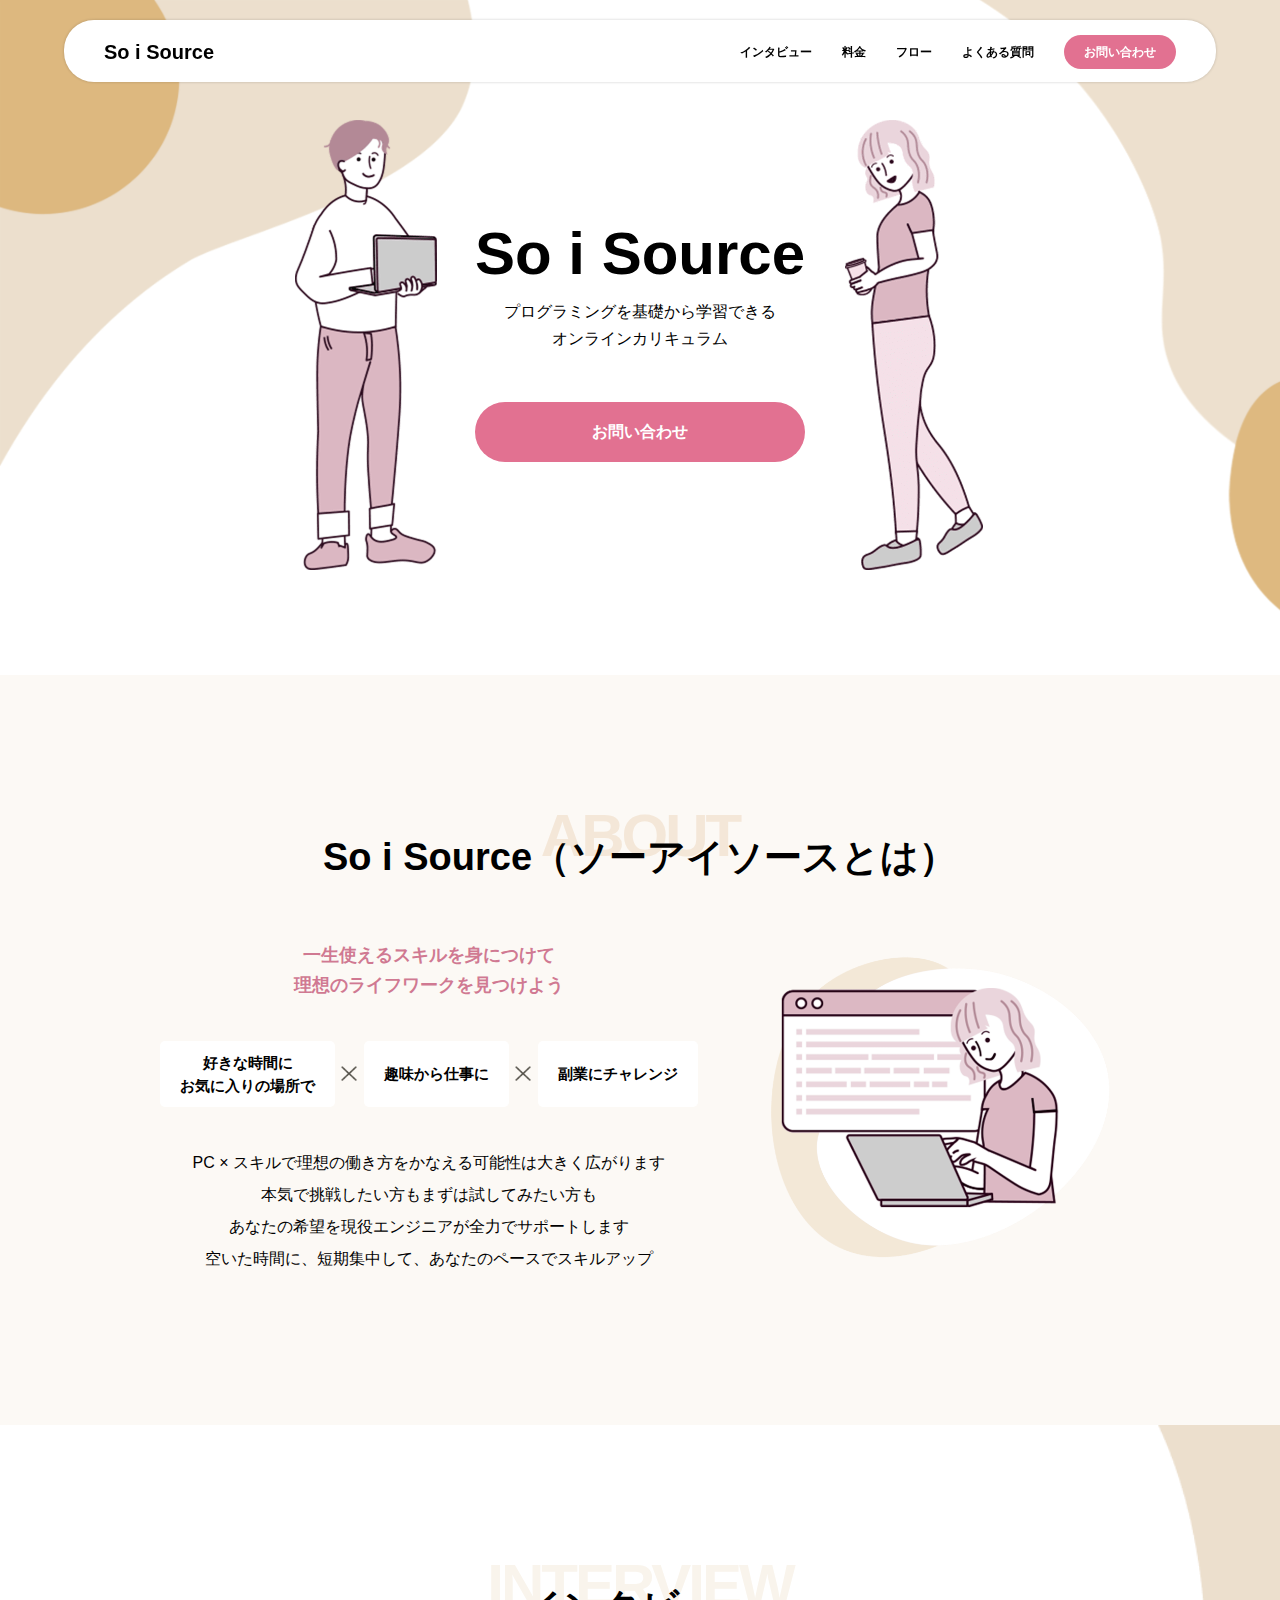
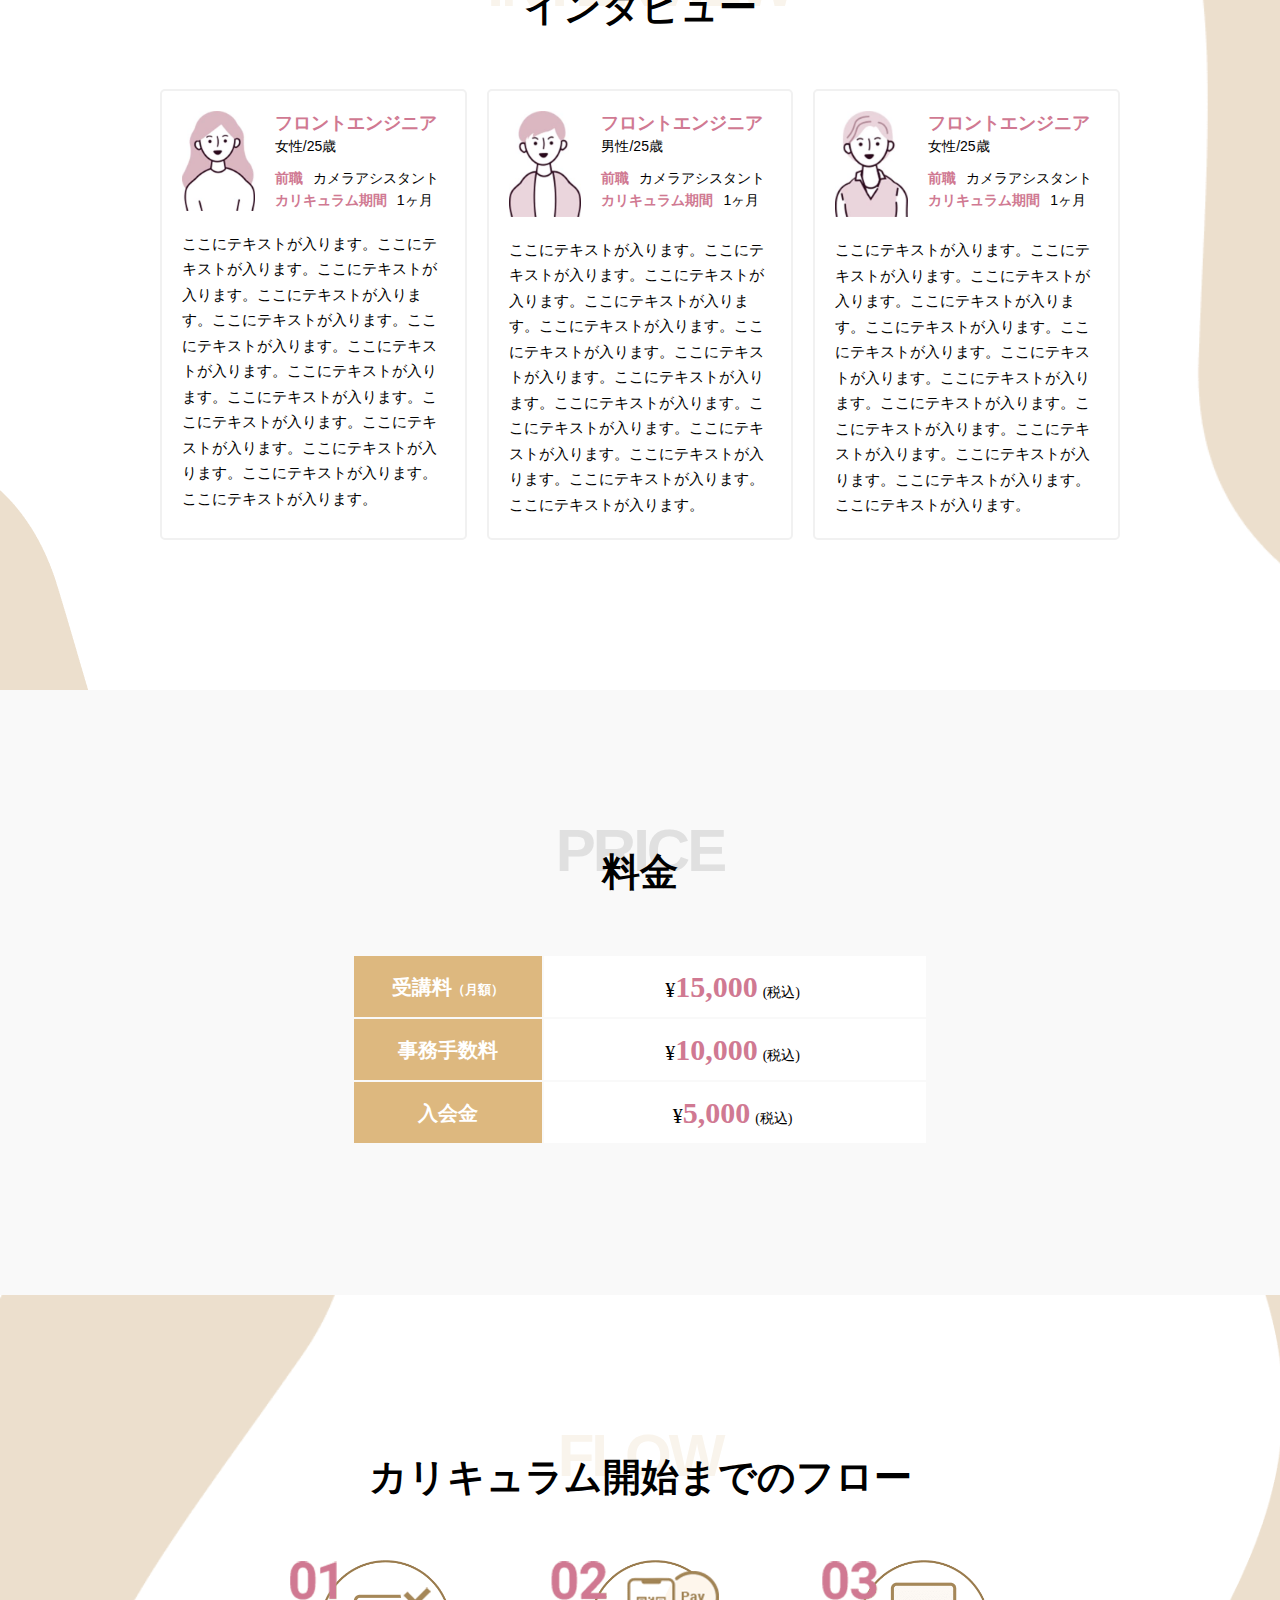
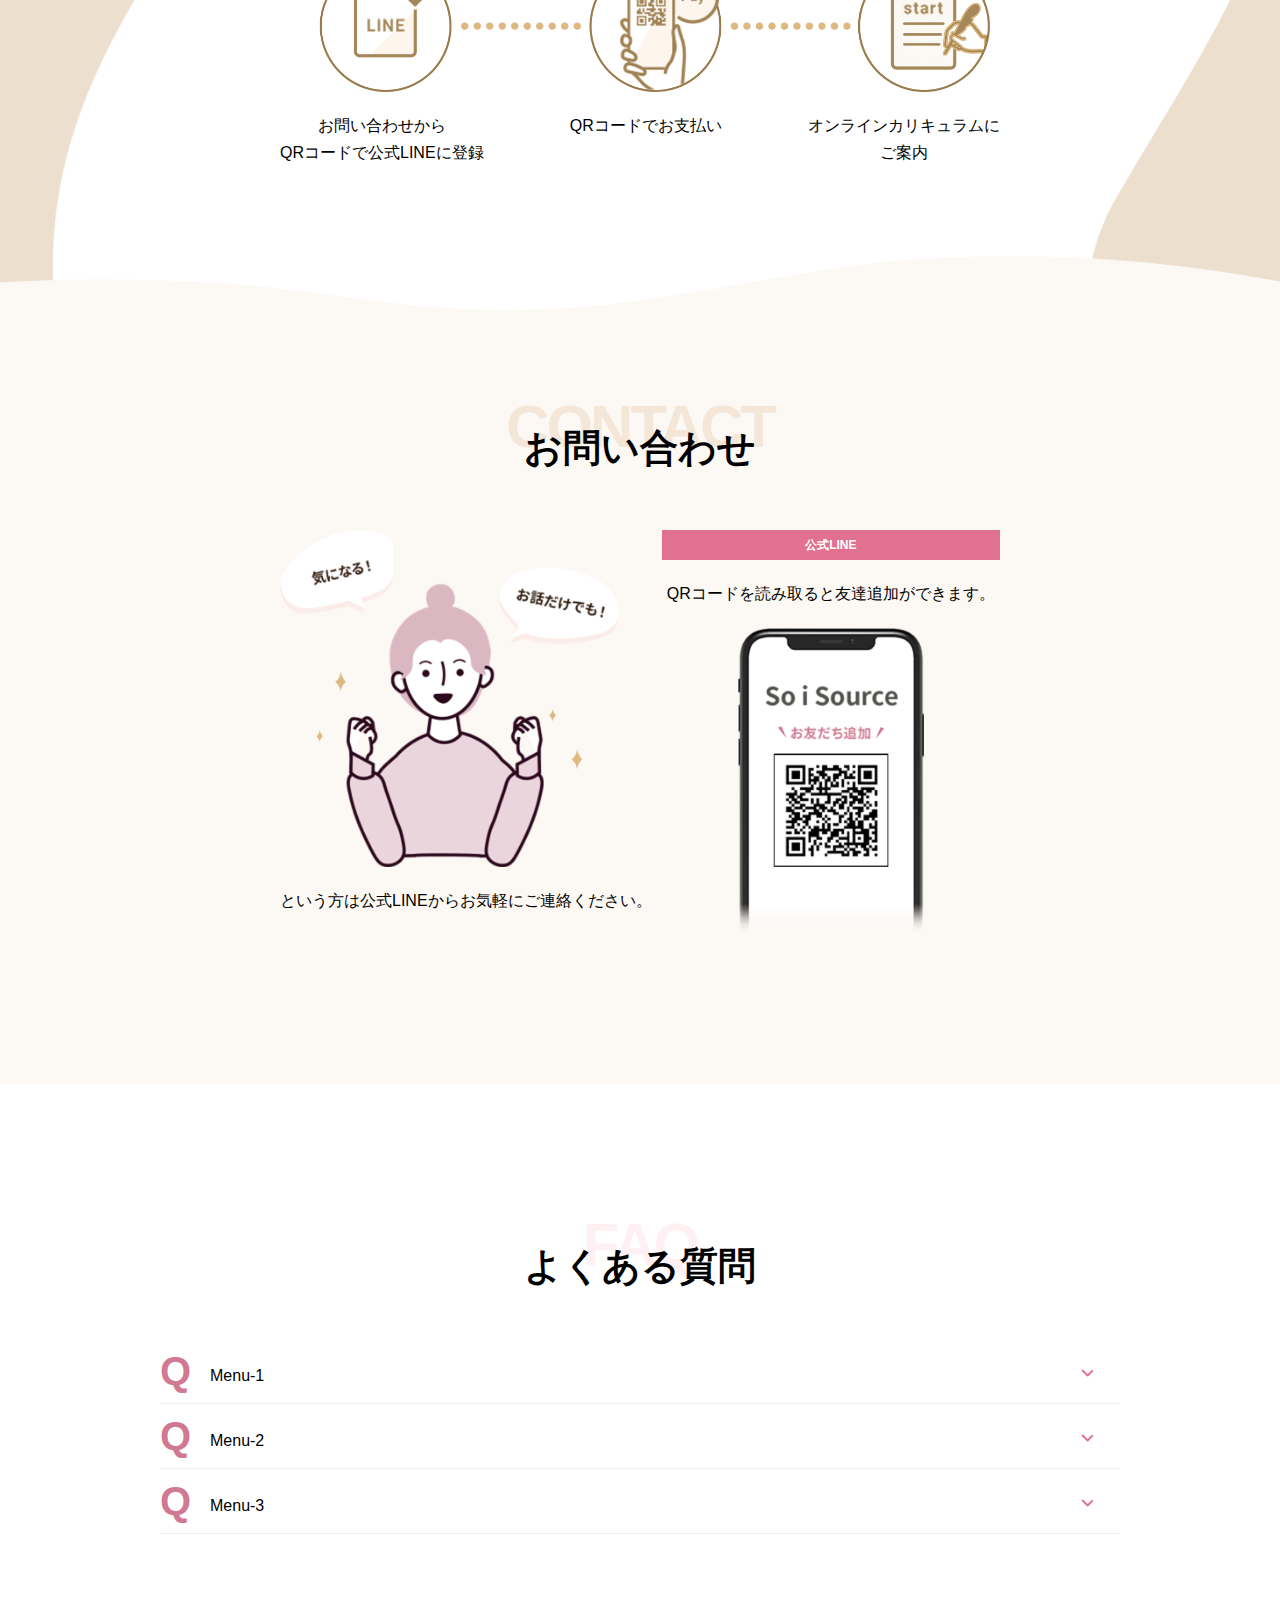
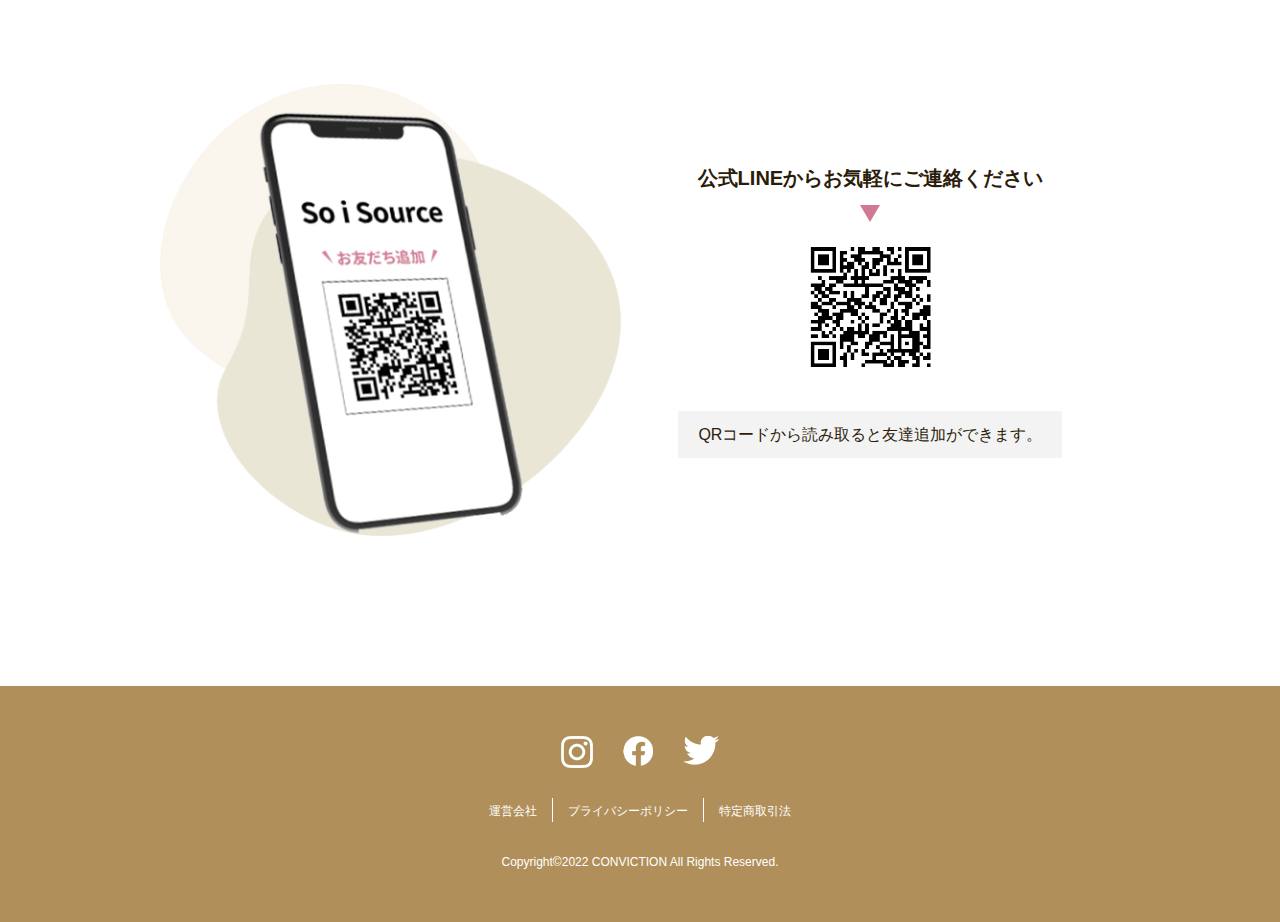
==== index.html @ e356db4d "fixed" ====
<!DOCTYPE html>
<html lang="ja">
<head>
    <meta charset="UTF-8">
    <meta http-equiv="X-UA-Compatible" content="IE=edge">
    <meta name="viewport" content="width=device-width, initial-scale=1.0">
    <title>So i Source</title>
    <link rel="stylesheet" href="./assets/css/reset.css" />
    <link rel="stylesheet" href="./assets/css/style.css " />
</head>
<body>
    <header>
        <div class="flex">
            <h2><a href="#">So i Source</a></h2>
            <nav class="pc-only">
                <ul class="flex">
                    <li class=".js-li"><a href="#in">インタビュー</a></li>
                    <li class=".js-li"><a href="#pr">料金</a></li>
                    <li class=".js-li"><a href="#fl">フロー</a></li>
                    <li class=".js-li"><a href="#qa">よくある質問</a></li>
                    <li class=".js-li"><a href="#co" class="btnPink">お問い合わせ</a></li>
                </ul>
            </nav>
        </div>
        <nav id="js-nav">
            <ul class="flex_sp1">
                <li class=".js-li sp-only"><a href="#">トップ</a></li>
                <li class=".js-li sp-only"><a href="#ab">So i Sourceとは</a></li>
                <li class=".js-li"><a href="#in">インタビュー</a></li>
                <li class=".js-li"><a href="#pr">料金</a></li>
                <li class=".js-li"><a href="#fl">フロー</a></li>
                <li class=".js-li"><a href="#qa">よくある質問</a></li>
                <li class=".js-li"><a href="#co" class="btnPink">お問い合わせ</a></li>
            </ul>
            <ul class="sp-sns">
                <li><a href="https://instagram.com/soisource_programming?igshid=YmMyMTA2M2Y=" target="_blank" rel="noopener noreferrer"><img src="./assets/img/icon-ig-sp.png" alt="instagram"></a></li>
                <li><a href=""><img src="./assets/img/icon-fb-sp.png" alt="facebook" target="_blank" rel="noopener noreferrer"></a></li>
                <li><a href="https://twitter.com/so_i_source?s=21&t=u8zzTblrRVPKm84YWqwCeQ" target="_blank" rel="noopener noreferrer"><img src="./assets/img/icon-tt-sp.png" alt="twitter"></a></li>
            </ul>
        </nav>
        <button class="btn-hum" id="js-hamburger">
            <span></span>
            <span></span>
            <span></span>
        </button>
        <!-- <dd id="nav-wrapper"></dd> -->
    </header>
    <main>
        <div class="wrap">
            <div id="kv">
                <div class="inner1000">
                    <h1>So i Source</h1>
                    <p class="txt">プログラミングを基礎から学習できる<br>オンラインカリキュラム</p>
                    <a href="https://lin.ee/w2A1j5L"><button class="btnPink">お問い合わせ</button></a>
                </div>
            </div>
            <!-- ABOUT -->
            <div class="bg-beige" id="ab">
                <div class="inner1000">
                    <p class="c-ttl">So i Source<br class="sp-only">（ソーアイソースとは）</p>
                    <div class="flex_sp1">
                        <div>
                            <p class="c-font-pink">一生使えるスキルを身につけて<br>理想のライフワークを見つけよう</p>
                            <ul class="flex">
                                <li>好きな時間に<br>お気に入りの<br class="sp-only">場所で</li>
                                <li><img src="./assets/img/×.png" alt="×"></li>
                                <li>趣味から<br class="sp-only">仕事に</li>
                                <li><img src="./assets/img/×.png" alt="×"></li>
                                <li>副業に<br class="sp-only">チャレンジ</li>
                            </ul>
                            <p class="lHeight">
                                PC × スキルで理想の働き方を<br class="sp-only">かなえる可能性は大きく広がります<br>
                                本気で挑戦したい方もまずは試してみたい方も<br>
                                あなたの希望を現役エンジニアが全力でサポートします<br>
                                空いた時間に、短期集中して、<br class="sp-only">あなたのペースでスキルアップ
                            </p>
                        </div>
                        <div>
                            <img src="./assets/img/ab-01.png" alt="">
                        </div>
                    </div>
                </div>
            </div>
            <!-- interview -->
            <div class="bg-deco" id="in">
                <div class="inner1000">
                    <p class="c-ttl">インタビュー</p>
                    <ul class="flex_sp1">
                        <li>
                            <div class="flex">
                                <div><img src="./assets/img/in-01.jpg" alt="フロントエンジニア 女性/25歳"></div>
                                <div>
                                    <p class="spec">フロントエンジニア<span>女性/25歳</span></p>
                                    <p class="spec">前職<span>カメラアシスタント</span></p>
                                    <p class="spec">カリキュラム期間<span>1ヶ月</span></p>
                                </div>
                            </div>
                            <p>ここにテキストが入ります。ここにテキストが入ります。ここにテキストが入ります。ここにテキストが入ります。ここにテキストが入ります。ここにテキストが入ります。ここにテキストが入ります。ここにテキストが入ります。ここにテキストが入ります。ここにテキストが入ります。ここにテキストが入ります。ここにテキストが入ります。ここにテキストが入ります。ここにテキストが入ります。</p>
                        </li>
                        <li>
                            <div class="flex">
                                <div><img src="./assets/img/in-02.jpg" alt="フロントエンジニア 女性/25歳"></div>
                                <div>
                                    <p class="spec">フロントエンジニア<span>男性/25歳</span></p>
                                    <p class="spec">前職<span>カメラアシスタント</span></p>
                                    <p class="spec">カリキュラム期間<span>1ヶ月</span></p>
                                </div>
                            </div>
                            <p>ここにテキストが入ります。ここにテキストが入ります。ここにテキストが入ります。ここにテキストが入ります。ここにテキストが入ります。ここにテキストが入ります。ここにテキストが入ります。ここにテキストが入ります。ここにテキストが入ります。ここにテキストが入ります。ここにテキストが入ります。ここにテキストが入ります。ここにテキストが入ります。ここにテキストが入ります。</p>
                        </li>
                        <li>
                            <div class="flex">
                                <div><img src="./assets/img/in-03.jpg" alt="フロントエンジニア 女性/25歳"></div>
                                <div>
                                    <p class="spec">フロントエンジニア<span>女性/25歳</span></p>
                                    <p class="spec">前職<span>カメラアシスタント</span></p>
                                    <p class="spec">カリキュラム期間<span>1ヶ月</span></p>
                                </div>
                            </div>
                            <p>ここにテキストが入ります。ここにテキストが入ります。ここにテキストが入ります。ここにテキストが入ります。ここにテキストが入ります。ここにテキストが入ります。ここにテキストが入ります。ここにテキストが入ります。ここにテキストが入ります。ここにテキストが入ります。ここにテキストが入ります。ここにテキストが入ります。ここにテキストが入ります。ここにテキストが入ります。</p>
                        </li>
                    </ul>
                </div>
            </div>
            <!-- PRICE -->
            <div class="bg-gray" id="pr">
                <div class="inner1000">
                    <p class="c-ttl">料金</p>
                    <table>
                        <tbody>
                            <tr>
                                <td><p>受講料<span class="monthly">（月額）</span> </p></td>
                                <td><p><span class="yen">¥</span>15,000<span>(税込)</span></p></td>
                            </tr>
                            <tr>
                                <td><p>事務手数料</p></td>
                                <td><p><span class="yen">¥</span>10,000<span>(税込)</span></p></td>
                            </tr>
                            <tr>
                                <td><p>入会金</p></td>
                                <td><p><span class="yen">¥</span>5,000<span>(税込)</span></p></td>
                            </tr>
                        </tbody>
                    </table>
                </div>
            </div>
            <!-- FLOW -->
            <div class="bg-deco" id="fl">
                <div class="inner1000">
                    <p class="c-ttl">カリキュラム開始までのフロー</p>
                    <div class="inner75">
                        <div class="pc-only">
                            <img src="./assets/img/fl-01.png" alt="以下参照">
                        </div>
                        <ul class="flex_sp1">
                            <li class="flex">
                                <img class="sp-only" src="./assets/img/fl-01-sp.png" alt="01">
                                <p>お問い合わせから<br>QRコードで<br class="sp-only">公式LINEに登録</p>
                            </li>
                            <li class="flex">
                                <img class="sp-only" src="./assets/img/fl-02-sp.png" alt="02">
                                <p>QRコードでお支払い</p>
                            </li>
                            <li class="flex">
                                <img class="sp-only" src="./assets/img/fl-03-sp.png" alt="03">
                                <p>オンラインカリキュラムに<br>ご案内</p>
                            </li>
                        </ul>
                    </div>
                </div>
            </div>
            <!-- CONTACT -->
            <div class="bg-beige" id="co">
                <div class="inner1000">
                    <p class="c-ttl">お問い合わせ</p>
                    <div class="inner75">
                        <div class="flex_sp1">
                            <div>
                                <div>
                                    <img class="pc-only" src="./assets/img/co-01.png" alt="気になる！お話だけでも！">
                                    <img class="sp-only" src="./assets/img/co-01-sp.png" alt="気になる！お話だけでも！">
                                </div>
                                <p>という方は公式LINEからお気軽にご連絡ください。</p>
                                <a class="sp-only" href="https://lin.ee/w2A1j5L"><img src="./assets/img/addLine-sp.png" alt="LINE公式追加"></a>
                            </div>
                            <div>
                                <div>公式LINE</div>
                                <p class="pc-only">QRコードを読み取ると友達追加ができます。</p>
                                <div class="pc-only"><img src="./assets/img/co-02.png" alt="LINE QRコード"></div>
                            </div>
                        </div>
                    </div>
                </div>
            </div>
            <!-- FAQ -->
            <div class="bg-white" id="qa">
                <div class="inner1000">
                    <p class="c-ttl">よくある質問</p>
                    <ul class="acc scroll-control">
                        <li>
                        <button class="accBtn" type="button">Menu-1</button>
                        <ul>
                            <li>List 1-1</li>
                        </ul>
                        </li>
                        <li>
                        <button class="accBtn" type="button">Menu-2</button>
                        <ul>
                            <li>List 2-1</li>
                        </ul>
                        </li>
                        <li>
                        <button class="accBtn" type="button">Menu-3</button>
                        <ul>
                            <li>List 3-1</li>
                        </ul>
                        </li>
                    </ul>
                    <div class="addLine flex_sp1">
                        <div>
                            <br class="sp-only">
                            <img src="./assets/img/qa-01.png" alt="公式LINEからお気軽にご連絡ください">
                            <br class="sp-only">
                            <a class="sp-only" href="https://lin.ee/w2A1j5L"><img src="./assets/img/addLine-sp.png" alt="公式LINE追加"></a>
                        </div>
                        <div>
                            <p>公式LINEからお気軽に<br class="sp-only">ご連絡ください</p>
                            <div class="pc-only">
                                <a href="https://lin.ee/w2A1j5L"><img src="./assets/img/qr.png" alt="QRコード"></a>
                            </div>
                            <p class="pc-only">QRコードから読み取ると友達追加ができます。</p>
                        </div>
                    </div>
                </div>
            </div>
        </div>
    </main>
    <footer>
        <div class="bg-darkBrown" id="footer">
            <div class="inner">
                <ul class="flex">
                    <li><a href="https://instagram.com/soisource_programming?igshid=YmMyMTA2M2Y=" target="_blank" rel="noopener noreferrer"><img src="./assets/img/icon-ig.png" alt="instagram"></a></li>
                    <li><a href=""><img src="./assets/img/icon-fb.png" alt="facebook" target="_blank" rel="noopener noreferrer"></a></li>
                    <li><a href="https://twitter.com/so_i_source?s=21&t=u8zzTblrRVPKm84YWqwCeQ" target="_blank" rel="noopener noreferrer"><img src="./assets/img/icon-tt.png" alt="twitter"></a></li>
                </ul>
                <ul class="flex">
                    <li><a href="https://www.conviction-inc.com/" target="_blank" rel="noopener noreferrer">運営会社</a></li>
                    <li><a href="" target="_blank" rel="noopener noreferrer">プライバシーポリシー</a></li>
                    <li><a href="legal.html" target="_blank" rel="noopener noreferrer">特定商取引法</a></li>
                </ul>
                <p>Copyright©2022 CONVICTION All Rights Reserved.</p>
            </div>
        </div>
    </footer>
    <script src="./assets/js/script.js"></script>
</body>
</html>
---- assets/css/style.css ----
@charset "UTF-8";
body {
  font-family: sans-serif;
}
p {
  font-size: 16px;
  line-height: 1.7;
}
a:hover,
button:hover {
  opacity: .6;
}

/* common style */
.c-ttl {
  position: relative;
  z-index: 2;
  margin-bottom: 50px;
  font-size: 38px;
  font-weight: bold;
  text-align: center;
}
.txt {
  font-size: 16px;
}
.c-font-pink {
  color: #d07992;
  font-weight: bold;
  font-size: 18px;
}
.btnPink {
  width: 100%;
  max-width: 330px;
  height: 60px;
  font-size: 16px;
  font-weight: bold;
  color: #fff;
  border-radius: 30px;
  background-color: #e27191;
}
.pc-only { display: block!important; }
.sp-only { display: none!important; }

.inner1000 {
  max-width: 1000px;
  margin: 0 auto;
  padding: 150px 20px;
}
.inner75 {
  width: 75%;
  margin: auto;
}
.flex_sp1 {
  display: flex;
  justify-content: space-between;
}
.flex {
  display: flex;
  justify-content: space-between;
}
.lHeight {
  line-height: 2!important;
}

/* 背景 */
.bg-white {
  background-color: #fff;
}
.bg-beige {
  background-color: #fcf9f5;
}
.bg-gray {
  background-color: #f9f9f9;
}
.bg-brown {
  background-color: #fcf8f3;
}
.bg-darkBrown {
  background-color: #b18f5a;
}
.bg-deco {
  position: relative;
  background-color: #fff;
}
.bg-beige#co {
  position: relative;
}

#ab .c-ttl::before,
#in .c-ttl::before,
#pr .c-ttl::before,
#fl .c-ttl::before,
#co .c-ttl::before,
#qa .c-ttl::before {
  position: absolute;
  left: 50%;
  top: -40px;
  transform: translateX(-50%);
  z-index: -1;
  font-size: 60px;
  letter-spacing: -3px;
}

#ab .c-ttl::before {
  content: 'ABOUT';
  color: #f4e7d8;
}
#in .c-ttl::before {
  content: 'INTERVIEW';
  color: #f9f4ec;
}
#pr .c-ttl::before {
  content: 'PRICE';
  color: #e0e0e0;
}
#fl .c-ttl::before {
  content: 'FLOW';
  color: #f9f4ec;
}
#co .c-ttl::before {
  content: 'CONTACT';
  color: #f4e7d8;
}
#qa .c-ttl::before {
  content: 'FAQ';
  color: #fff0f3;
}

.wrap::before,
.wrap::after,
.bg-deco#in::before,
.bg-deco#in::after,
.bg-deco#fl::before,
.bg-deco#fl::after,
.bg-beige#co::before {
  content: '';
  position: absolute;
  z-index: 1;
  background-size: cover;
  background-repeat: no-repeat;
}

.wrap::before {
  left: 0;
  width: 37%;
  height: 100%;
  background-size: contain;
  background-image: url('../img/deco/kv-left.png');
}
.wrap::after {
  right: 0;
  top: 0;
  width: 26%;
  height: 700px;
  background-image: url('../img/deco/kv-right.png');
}
.bg-deco#in::before {
  left: 0;
  bottom: 0;
  width: 100%;
  height: 200px;
  background-size: inherit;
  background-image: url('../img/deco/in-left.png');
}
.bg-deco#in::after {
  right: 0;
  top: 0;
  width: 12%;
  height: 90%;
  background-image: url('../img/deco/in-right.png');
}
.bg-deco#fl::before {
  left: 0;
  width: 35%;
  max-width: 350px;
  height: 100%;
  background-image: url('../img/deco/fl-left.png');
}
.bg-deco#fl::after {
  right: 0;
  top: 0;
  width: 15%;
  height: 100%;
  background-image: url('../img/deco/fl-right.png');
}
.bg-beige#co::before {
  top: -60px;
  width: 100%;
  height: 100px;
  background-image: url('../img/deco/co-top.png');
}

@media screen and (max-width: 768px) {
  p {
    font-size: 14px;
  }
  .txt {
    font-size: 14px;
  }
  .inner1000 {
    padding: 100px 20px;
  }
  .inner75 {
    width: 100%;
  }
  .pc-only { display: none!important; }
  .sp-only { display: block!important; }
  .flex_sp1 {
    display: block;
    width: 100%;
  }
  .flex_sp1 > div,
  .flex_sp1 > li {
    width: 100% !important;
  }
  .c-ttl {
    margin-bottom: 20px;
    font-size: 24px;
  }
  #ab .c-ttl::before,
  #in .c-ttl::before,
  #pr .c-ttl::before,
  #fl .c-ttl::before,
  #co .c-ttl::before,
  #qa .c-ttl::before {
    top: -30px;
    font-size: 40px;
  }
  .wrap::before {
    width: 300px;
    height: 500px;
    background-image: url('../img/kv-boy-sp.png');
    z-index: 0;
  }
  .wrap::after {
    right: 0;
    top: 95px;
    width: 140px;
    height: 500px;
    background-size: contain;
    background-image: url('../img/kv-girl-sp.png');
    z-index: auto;
  }
  .bg-deco#in::before {
    left: 0;
    bottom: 0;
    width: 50%;
    height: 8%;
    background-size: cover;
    background-image: url('../img/deco/in-left-sp.png');
  }
  .bg-deco#in::after {
    right: 0;
    width: 8%;
    min-width: 50px;
    height: 12%;
    background-size: contain;
  }
  .bg-deco#fl::before {
    left: 0;
    width: 20%;
    height: 150px;
    background-size: contain;
    background-image: url('../img/deco/fl-left-sp.png');
  }
  .bg-deco#fl::after {
    content: none;
  }
  .bg-beige#co::before {
    top: -40px;
    width: 100%;
    height: 50px;
    background-image: url('../img/deco/co-top-sp.png');
  }
}

/*----- hedaer -----*/
header > div {
  position: fixed;
  top: 20px;
  left: 50%;
  transform: translateX(-50%);
  z-index: 5;
  width: 90%;
  padding: 15px 40px;
  align-items: center;
  border-radius: 30px;
  background-color: #fff;
  box-shadow: 0px 0px 3px rgb(0 0 0 / 20%);
}

header nav a {
  padding: 0 15px;
  color: #000;
  font-weight: bold;
  font-size: 12px;
}

header li:last-child {
  margin-left: 15px;
}
header .btnPink {
  padding: 10px 20px;
  color: #fff;
  font-size: 12px;
  border-radius: 30px;
  background-color: #e27191;
}

header h2 a {
  color: #000;
  font-size: 20px;
}
.btn-hum {
  display: none;
}
.sp-sns {
  display: none;
}
#js-nav {
  display: none;
}

@media screen and (max-width: 768px) {
  header h2 a {
    font-size: 20px;
  }
  header > div {
    top: 15px;
    width: 95%;
    padding: 10px 25px;
  }
  header li:last-child {
    margin-left: 0;
    margin-top: 60px;
  }
  .btn-hum {
    display: block;
    width: 30px;
    background-color: unset;
    position: fixed;
    top: 29px;
    right: 35px;
    z-index: 10;
  }
  .btn-hum span {
    width: 100%;
    height: 3px;
    background-color: #000;
    position: relative;
    transition: ease .4s;
    display: block;
    z-index: 10;
  }
  .btn-hum span:nth-child(1) {
    top: 0;
  }
  .btn-hum span:nth-child(2) {
    margin: 7px 0;
  }
  .btn-hum span:nth-child(3) {
    top: 0;
  }
  .btn-hum.active span:nth-child(1) {
    top: 5px;
    transform: rotate(45deg);
  }
  .btn-hum.active span:nth-child(2) {
    opacity: 0;
  }
  .btn-hum.active span:nth-child(3) {
    top: -15px;
    transform: rotate(-45deg);
  }
  #js-nav {
    position: absolute;
    right: 0;
    left: 0;
    top: 0;
    width: 100%;
    height: 100vh;
    transform: translateY(-110%);
    background-color: #f8f5eb;
    transition: ease .4s;
  }
  #js-nav::after {
    content: '';
    width: 100%;
    height: 100%;
    background-color: #f8f5eb;
  }
  #js-nav.active {
    display: block;
    transform: translateY(0);
    z-index: 10;
  }
  #js-nav .flex_sp1 {
    margin: 50px 0 0;
    padding: 50px 50px 0;
    text-align: center;
  }
  #js-nav li {
    margin-bottom: 30px;
  }
  #js-nav li a {
    font-size: 16px;
    padding: 15px 40px;
  }
  .btn-hum.active {
    display: block;
  }
  .sp-sns {
    display: flex;
    justify-content: space-evenly;
    align-items: center;
    max-width: 200px;
    margin: auto;
  }
  .sp-sns li {
    width: 30px;
    margin: 0 !important;
  }
}

/*----- wrap -----*/
.wrap {
  width: 100%;
  posiiton: relative;
}
/*----- KV -----*/
h1 {
  text-align: center;
  font-size: 60px;
}

#kv {
  width: 100%;
  display: flex;
  justify-content: center;
  align-items: center;
}
#kv .txt {
  margin: 10px auto 50px;
  text-align: center;
}
#kv > .inner1000 {
  position: relative;
  width: fit-content;
  height: 75vh;
  padding: 220px 20px 130px;
}
#kv > .inner1000::before,
#kv > .inner1000::after {
  content: '';
  position: absolute;
  top: 120px;
  width: 150px;
  height: 450px;
  background-size: contain;
  background-repeat: no-repeat;
  z-index: 1;
}
#kv > .inner1000::before {
  left: -160px;
  background-image: url('../img/kv-boy.png');
}
#kv > .inner1000::after {
  right: -170px;
  background-image: url('../img/kv-girl.png');
}
#kv > .inner1000 > a {
  display: block;
  text-align: center;
}

/*----- about -----*/
#ab .flex_sp1 > div:first-child {
  width: 56%;
  text-align: center;
}
#ab .flex_sp1 > div:first-child .flex {
  margin: 40px auto;
}
#ab .flex_sp1 > div:first-child .flex li {
  display: flex;
  align-items: center;
  text-align: center;
  padding: 10px 20px;
  font-weight: bold;
  font-size: 15px;
  white-space: nowrap;
  border-radius: 5px;
  background-color: #fff;
}
#ab .flex_sp1 > div:first-child .flex li:nth-child(2n) {
  padding: 0;
  background-color: inherit;
}
#ab .flex_sp1 > div:first-child .flex li:nth-child(2n) img {
  width: 16px;
}

#ab .flex_sp1 > div:last-child {
  width: 38%;
  display: flex;
  justify-content: center;
  align-items: center;
}


/*----- interview -----*/
#in .flex_sp1 > li {
  width: calc((100% - 40px) / 3);
  padding: 20px;
  border: solid 2px #f1f1f1;
  border-radius: 5px;
}
#in .flex_sp1 > li > p {
  font-size: 15px;
}

#in .flex div:first-child {
  width: 30%;
  margin: 0 20px 20px 0;
}
#in .flex div:last-child {
  width: 70%;
}
#in .spec {
  color: #d07992;
  font-weight: bold;
  font-size: 14px;
  line-height: initial;
}
#in .spec span {
  font-weight: normal;
  color: #000;
  padding-left: 10px;
}
#in .spec:first-child {
  font-size: 18px;
  margin-bottom: 10px;
}
#in .spec:first-child span {
  display: block;
  padding-left: 0;
  font-size: 14px;
}

/* price */

#pr table {
  width: 60%;
  margin: auto;
}
#pr tbody {
  width: 100%;
}

#pr td:first-child {
  width: 33%;
  padding: 10px 20px;
  text-align: center;
  background-color: #ddb87f;
}
#pr td:last-child {
  padding: 5px;
  text-align: center;
  background-color: #fff;
}

#pr td:first-child p {
  color: #fff;
  font-weight: bold;
  font-size: 20px;
}
#pr td:last-child p {
  color: #d07992;
  font-weight: bold;
  font-size: 30px;
  font-family: Roboto;
}
#pr td:last-child span {
  color: #000;
  font-weight: normal;
  font-size: 14px;
  padding: 0 5px;
}
.monthly {
  display: inline-block;
  font-size: 13px;
}
.yen {
  font-size: 20px !important;
  padding: 0 !important;
}

/*----- flow -----*/
#fl .inner75 > div:first-child {
  padding: 0 10px;
}
#fl .inner75 > ul {
  text-align: center;
  margin: 20px auto 0;
  padding: 0;
}
/*----- contact -----*/

.bg-beige#co .inner1000 {
  padding: 100px 20px 150px 20px;
}
#co .flex_sp1 {
  margin: 50px auto 0;
}
#co .flex_sp1 > div {
  width: 47%;
  text-align: center;
}
#co .flex_sp1 > div:last-child > div:first-child {
  padding: 5px;
  color: #fff;
  font-size: 12px;
  font-weight: bold;
  background-color: #e27191;
}
#co .flex_sp1 > div:last-child img {
  width: 55%;
  margin: 20px auto 0;
}
#co .flex_sp1 p {
  margin: 20px 0 0;
  white-space: nowrap;
}
#qa ul {
  width: 100%;
  padding: 0;
}

#qa ul ul {
  height: 0;
  padding: 0;
  overflow: hidden;
  transition: .5s;
  border-bottom: 1px solid #efefef;
}
#qa ul li li {
  border-bottom: 1px solid #efefef;
  padding: 15px 15px 15px 50px;
}
#qa ul:nth-of-type(1) li.active li:last-child{
  border-bottom: none;
}
#qa button {
  position: relative;
  width: 100%;
  padding: 15px 15px 15px 50px;
  text-align: left;
  background-color: inherit;
  cursor: pointer;
}
#qa button::before,
#qa button::after {
  content:"";
  position: absolute;
  top: 20px;
  width: 1.5px;
  height: 8px;
  background-color: #e27191;
  transition: .5s;
}
#qa button::before {
  transform: rotate(-45deg);
  right: 35px;
}
#qa button::after {
  transform: rotate(45deg);
  right: 30px;
}
#qa li.active button::before {
  transform: rotate(-135deg);
  transition:.5s;
}
#qa li.active button::after {
  transform: rotate(135deg);
  transition:.5s;
}
#qa ul.active { overflow-y: auto; }

#qa ul li {
  position: relative;
  margin: 10px 0;
}
#qa .acc > li::before {
  content: 'Q';
}
#qa .acc > li > ul > li::before {
  content: 'A';
}
#qa .acc > li::before,
#qa .acc > li > ul > li::before {
  position: absolute;
  left: 0;
  top: 10px;
  color: #d07992;
  font-size: 40px;
  font-weight: bold;
}
#qa .addLine {
  margin: 150px auto 0;
}
#qa .addLine > div {
  width: 48%;
  text-align: center;
}
#qa .addLine > div:last-child {
  width: 40%;
  margin: auto;
}
#qa .addLine > div:last-child img {
  width: 150px;
  margin: auto;
}
#qa .addLine > div:last-child p:first-child {
  color: #2c1c0a;
  font-size: 20px;
  font-weight: bold;
}
#qa .addLine > div:last-child p:first-child::after {
  content: '';
  display: block;
  width: 0;
  height: 0;
  margin: 10px auto 10px;
  border-style: solid;
  border-width: 17.3px 10px 0 10px;
  border-color: #d07992 transparent transparent transparent;
}
#qa .addLine > div:last-child p:last-child {
  margin: 30px auto 0;
  padding: 10px;
  color: #2c1c0a;
  background-color: #f3f3f3;
}

/* footer */
#footer .inner {
  max-width: 600px;
  margin: 0 auto;
  padding: 50px 20px;
}
#footer a,
#footer p {
  color: #fff;
  font-size: 12px;
  text-align: center;
}
#footer ul {
  width: fit-content;
  margin: 0 auto 30px;
}
#footer ul li {
  padding: 0 15px;
}
#footer ul:last-of-type > li:nth-child(2) {
  border-left: solid 1px #fff;
  border-right: solid 1px #fff;
}

@media screen and (max-width: 768px) {
  h1 {
    font-size: 30px;
  }
  #kv .btnPink {
    display: block;
    width: 80%;
    height: 40px;
    margin: auto;
    font-size: 14px;
  }
  #kv > .inner1000 {
    height: initial;
    padding: 220px 20px 150px 35px;
  }
  #kv > .inner1000::before,
  #kv > .inner1000::after {
    content: none;
  }
  #kv::before,
  #kv::after {
    content: none;
  }
  #kv .txt {
    margin: 10px auto 30px;
  }
  #ab .flex_sp1 > div:first-child .flex li {
    padding: 10px 15px;
    font-size: 13px;
  }
  #ab .flex_sp1 > div:first-child .flex li:nth-child(2n) img {
    width: 13px;
  }
  #ab .flex_sp1 > div:last-child {
    margin: 50px 0;
  }
  #in .flex_sp1 > li {
    margin-bottom: 30px;
  }
  #pr table {
    width: 100%;
    margin: auto;
  }
  #pr td:first-child p {
    font-size: 14px;
  }
  .monthly {
    display: block;
  }
  #co .flex_sp1 {
    display: flex;
    flex-direction: column-reverse;
    margin: 0;
  }
  #co .flex_sp1 p {
    font-weight: bold;
  }
  #co .flex_sp1 > div:last-child > div:first-child {
    margin-bottom: 30px;
    font-size: 14px;
  }
  #co .flex_sp1 div:nth-child(1) a {
    margin: 40px 20px 0;
  }
  #qa button {
    padding: 15px 15px 15px 35px;
  }
  #qa ul li li {
    padding: 15px 15px 15px 35px;
  }
  #qa button::before {
    right: 15px;
  }
  #qa button::after {
    right: 10px;
  }
  #qa .acc > li::before, #qa .acc > li > ul > li::before {
    font-size: 30px;
  }
  #qa .addLine {
    display: flex;
    flex-direction: column-reverse;
    margin: 100px auto 0;
  }
  #qa .addLine > div:first-child > img {
    width: 80%;
    margin: auto;
  }
  #qa .addLine > div:last-child p:first-child::after {
    content: none;
  }
  #qa .addLine a {
    margin: 0 20px 0;
  }
  #fl .inner75 {
    display: flex;
  }
  #fl .inner75 .flex {
    align-items: center;
    margin: 0 0 50px;
    position: relative;
  }
  #fl .inner75 .flex:last-child {
    margin: 0;
  }
  #fl .inner75 .flex:last-child::after {
    top: -150px;
    left: unset;
    right: -20px;
    transform: none;
    width: 60px;
    height: 250px;
    background-size: contain;
    background-image: url('../img/deco/fl-right-sp.png');
  }
  #fl .inner75 .flex::after {
    content: '';
    position: absolute;
    left: 50%;
    top: 120px;
    transform: translateX(-50%);
    width: 50px;
    height: 50px;
    background-size: contain;
    background-position-x: center;
    background-repeat: no-repeat;
    background-image: url('../img/fl-line-sp.png');
  }
  #fl .inner75 .flex img {
    width: 45%;
    padding-left: 10px;
  }
  #fl .inner75 .flex p {
    width: 45%;
    text-align: left;
    white-space: nowrap;
  }
  .bg-beige#co .inner1000 {
    padding: 100px 20px 100px 20px;
  }
  #footer ul {
    margin: 0 auto 20px;
  }
}

/* ====================
  特定商取引法に基づく表記
==================== */
#legal {
  margin: 50px auto 100px ;
}
#legal .inner1000 {
  padding: 0 20px 0;
}
#legal h1 {
  margin-bottom: 50px;
  font-size: 2em;
  text-align: center;
}
#legal h2 {
  margin-bottom: 30px;
  font-size: 1.6em;
}
#legal ul {
  margin-bottom: 130px;
}
#legal li {
  width: 100%;
  display: flex;
  justify-content: flex-start;
  padding: 16px 0;
  border-bottom: 1px solid #f0f4f9;
}
#legal .list-head {
  color: #9a9175;
  width: 20%;
  margin-right: 4%;
}
#legal .list-text {
  width: 76%;
  word-break: break-word;
}
#legal .contact {
  margin: 100px auto;
  text-align: center;
}

@media screen and (max-width: 768px) {
  #legal {
    margin: 50px auto;
  }
  #legal h1 {
    font-size: 1.5em;
  }
  #legal h2 {
    margin-bottom: 30px;
    font-size: 1.4em;
  }
  #legal ul {
    margin-bottom: 100px;
  }
  #legal li {
    width: 100%;
    display: block;
    padding: 16px 0;
    margin-bottom: 20px;
  }
  #legal .list-head {
    width: 100%;
    margin-right: 0;
    margin-bottom: 10px;
    line-height: 1.4;
    font-size: 14px;
  }
  #legal .list-text {
    width: 100%;
    line-height: 1.4;
    font-size: 15px;
  }
}
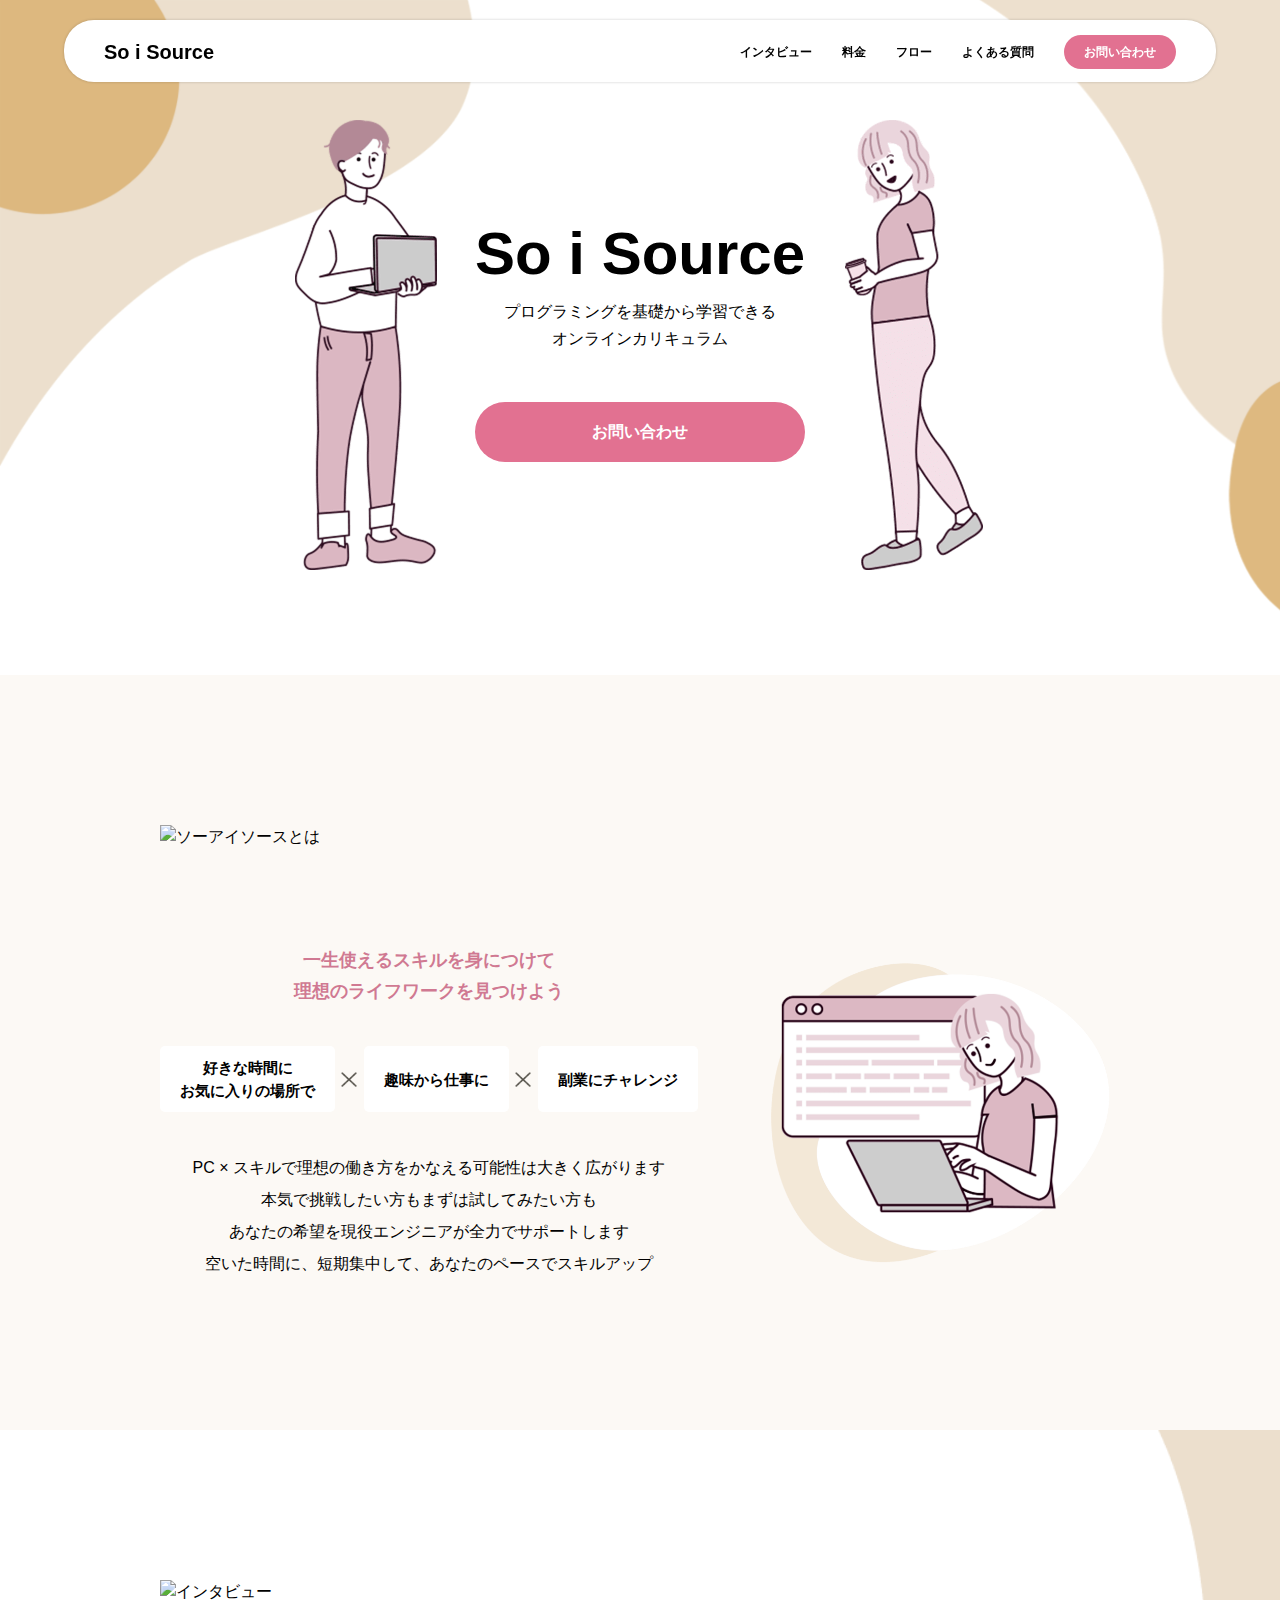
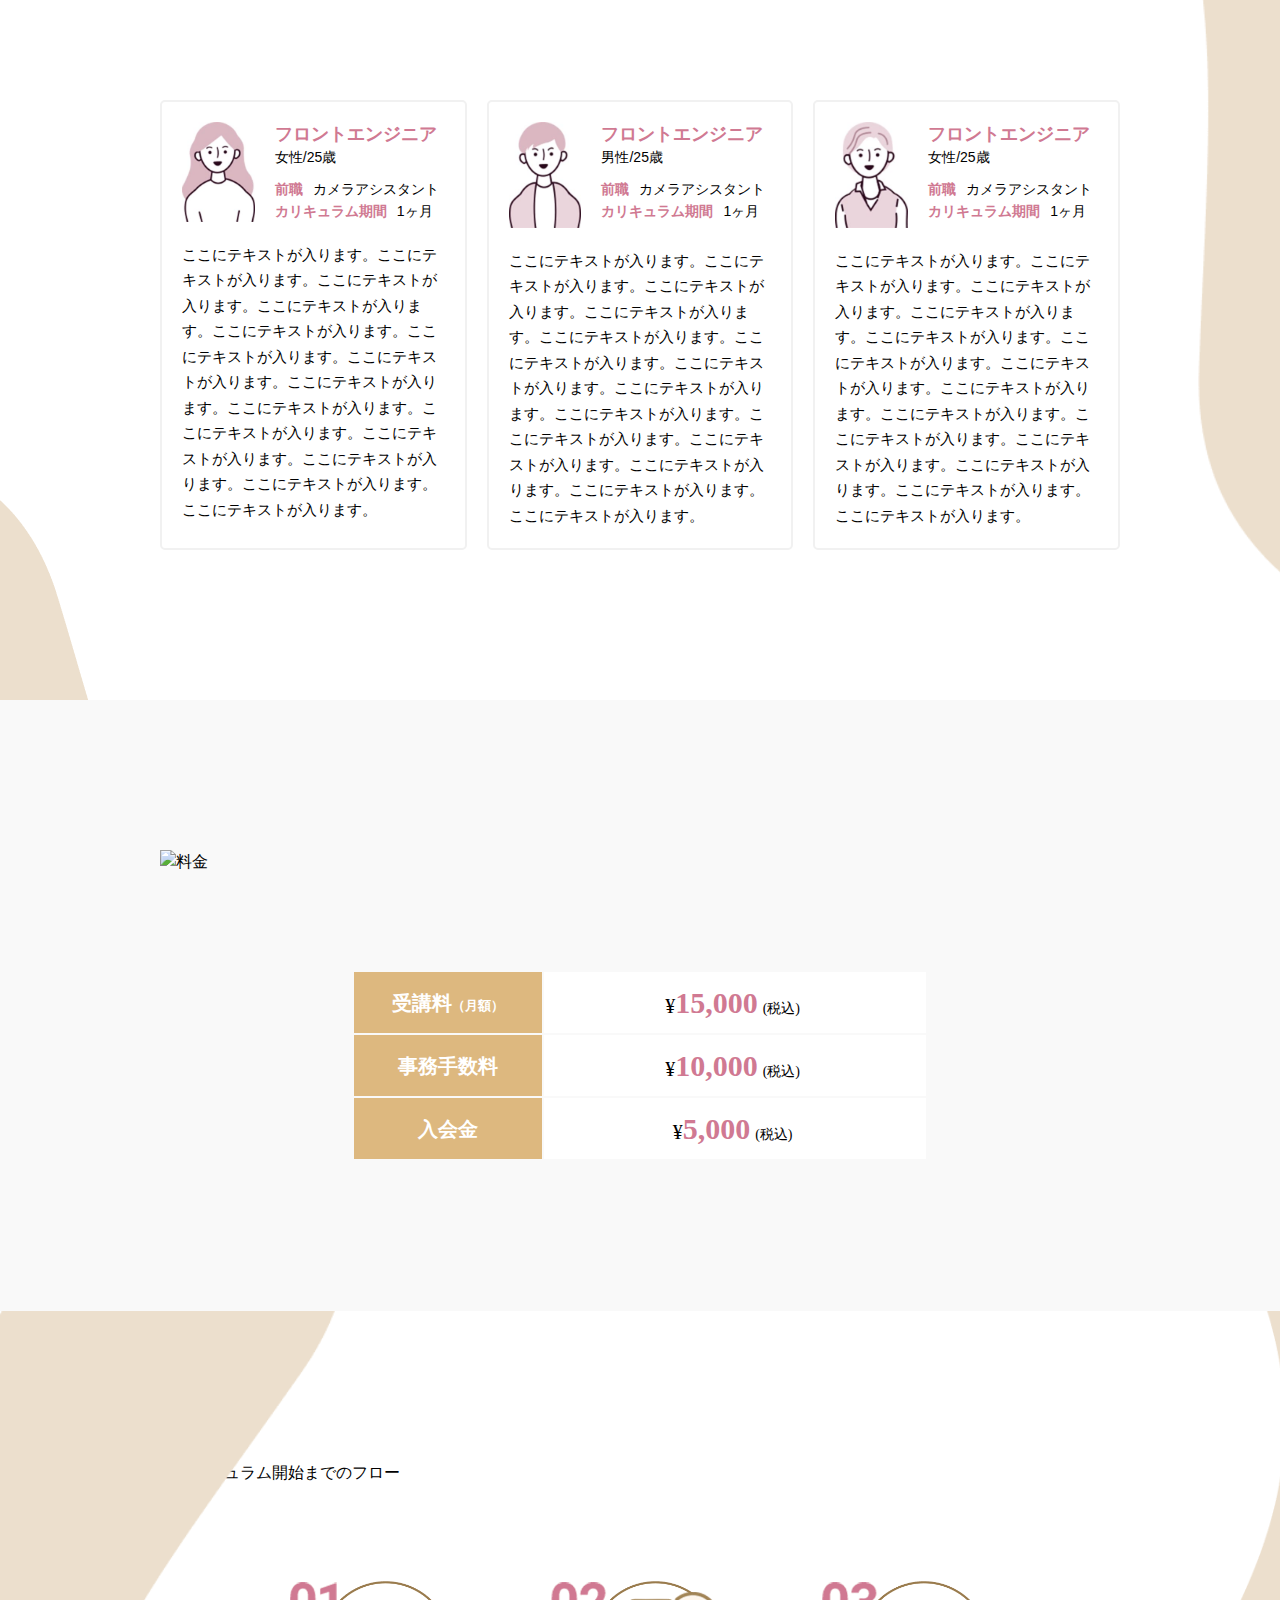
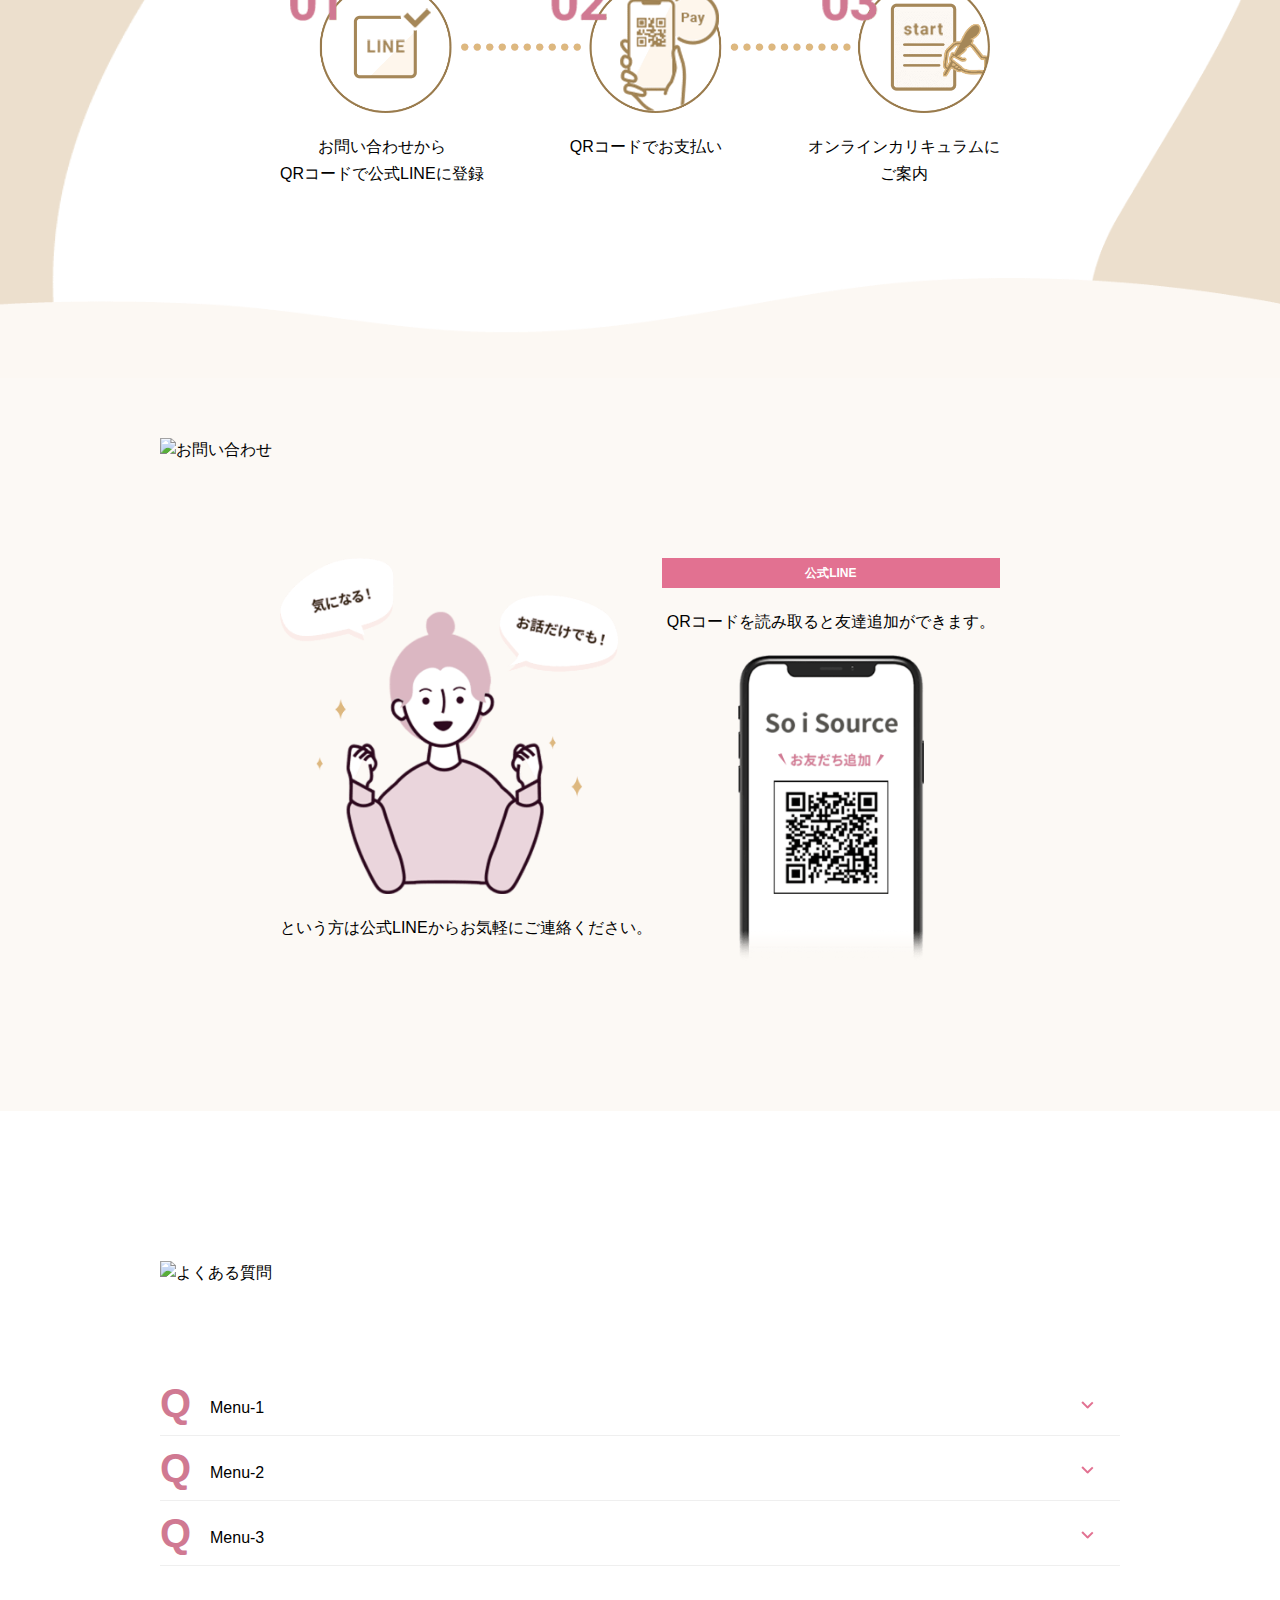
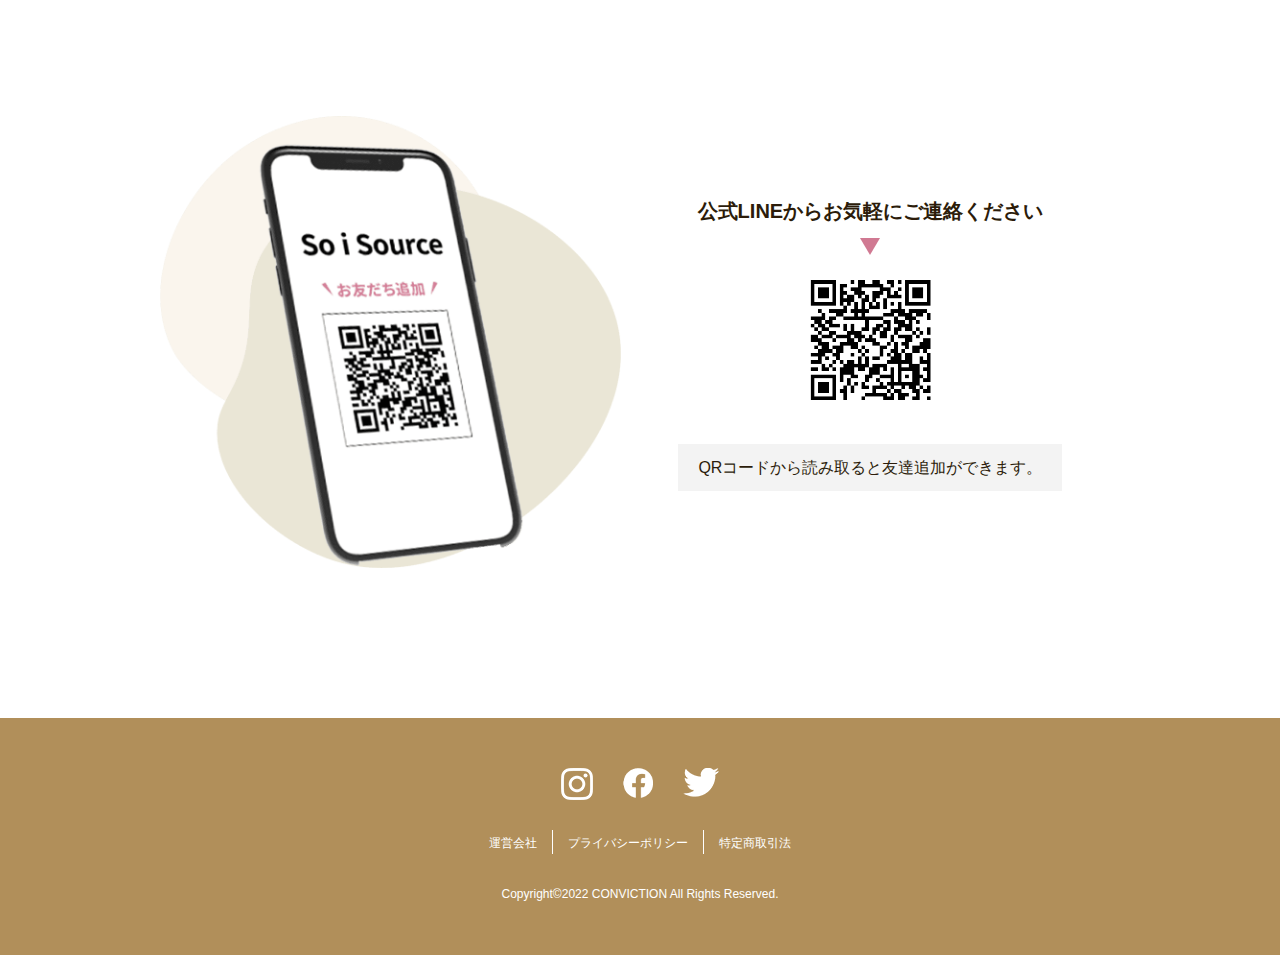
==== commit 991f11f5: "fixed ttl" ====
--- a/index.html
+++ b/index.html
@@ -14,23 +14,23 @@
             <h2><a href="#">So i Source</a></h2>
             <nav class="pc-only">
                 <ul class="flex">
-                    <li class=".js-li"><a href="#in">インタビュー</a></li>
-                    <li class=".js-li"><a href="#pr">料金</a></li>
-                    <li class=".js-li"><a href="#fl">フロー</a></li>
-                    <li class=".js-li"><a href="#qa">よくある質問</a></li>
-                    <li class=".js-li"><a href="#co" class="btnPink">お問い合わせ</a></li>
+                    <li><a href="#in">インタビュー</a></li>
+                    <li><a href="#pr">料金</a></li>
+                    <li><a href="#fl">フロー</a></li>
+                    <li><a href="#qa">よくある質問</a></li>
+                    <li><a href="#co" class="btnPink">お問い合わせ</a></li>
                 </ul>
             </nav>
         </div>
         <nav id="js-nav">
             <ul class="flex_sp1">
-                <li class=".js-li sp-only"><a href="#">トップ</a></li>
-                <li class=".js-li sp-only"><a href="#ab">So i Sourceとは</a></li>
-                <li class=".js-li"><a href="#in">インタビュー</a></li>
-                <li class=".js-li"><a href="#pr">料金</a></li>
-                <li class=".js-li"><a href="#fl">フロー</a></li>
-                <li class=".js-li"><a href="#qa">よくある質問</a></li>
-                <li class=".js-li"><a href="#co" class="btnPink">お問い合わせ</a></li>
+                <li><a class="js-li" href="#">トップ</a></li>
+                <li><a class="js-li" href="#ab">So i Sourceとは</a></li>
+                <li><a class="js-li" href="#in">インタビュー</a></li>
+                <li><a class="js-li" href="#pr">料金</a></li>
+                <li><a class="js-li" href="#fl">フロー</a></li>
+                <li><a class="js-li" href="#qa">よくある質問</a></li>
+                <li><a class="js-li btnPink" href="#co">お問い合わせ</a></li>
             </ul>
             <ul class="sp-sns">
                 <li><a href="https://instagram.com/soisource_programming?igshid=YmMyMTA2M2Y=" target="_blank" rel="noopener noreferrer"><img src="./assets/img/icon-ig-sp.png" alt="instagram"></a></li>
@@ -54,10 +54,9 @@
                     <a href="https://lin.ee/w2A1j5L"><button class="btnPink">お問い合わせ</button></a>
                 </div>
             </div>
-            <!-- ABOUT -->
             <div class="bg-beige" id="ab">
                 <div class="inner1000">
-                    <p class="c-ttl">So i Source<br class="sp-only">（ソーアイソースとは）</p>
+                    <p class="c-ttl"><img src="./assets/img/ttl/pc_ab-ttl.png" alt="ソーアイソースとは"></p>
                     <div class="flex_sp1">
                         <div>
                             <p class="c-font-pink">一生使えるスキルを身につけて<br>理想のライフワークを見つけよう</p>
@@ -81,10 +80,9 @@
                     </div>
                 </div>
             </div>
-            <!-- interview -->
             <div class="bg-deco" id="in">
                 <div class="inner1000">
-                    <p class="c-ttl">インタビュー</p>
+                    <p class="c-ttl"><img src="./assets/img/ttl/pc_in-ttl.png" alt="インタビュー"></p>
                     <ul class="flex_sp1">
                         <li>
                             <div class="flex">
@@ -122,10 +120,9 @@
                     </ul>
                 </div>
             </div>
-            <!-- PRICE -->
             <div class="bg-gray" id="pr">
                 <div class="inner1000">
-                    <p class="c-ttl">料金</p>
+                    <p class="c-ttl"><img src="./assets/img/ttl/pc_pr-ttl.png" alt="料金"></p>
                     <table>
                         <tbody>
                             <tr>
@@ -144,10 +141,9 @@
                     </table>
                 </div>
             </div>
-            <!-- FLOW -->
             <div class="bg-deco" id="fl">
                 <div class="inner1000">
-                    <p class="c-ttl">カリキュラム開始までのフロー</p>
+                    <p class="c-ttl"><img src="./assets/img/ttl/pc_fl-ttl.png" alt="カリキュラム開始までのフロー"></p>
                     <div class="inner75">
                         <div class="pc-only">
                             <img src="./assets/img/fl-01.png" alt="以下参照">
@@ -169,10 +165,9 @@
                     </div>
                 </div>
             </div>
-            <!-- CONTACT -->
             <div class="bg-beige" id="co">
                 <div class="inner1000">
-                    <p class="c-ttl">お問い合わせ</p>
+                    <p class="c-ttl"><img src="./assets/img/ttl/pc_co-ttl.png" alt="お問い合わせ"></p>
                     <div class="inner75">
                         <div class="flex_sp1">
                             <div>
@@ -192,10 +187,9 @@
                     </div>
                 </div>
             </div>
-            <!-- FAQ -->
             <div class="bg-white" id="qa">
                 <div class="inner1000">
-                    <p class="c-ttl">よくある質問</p>
+                    <p class="c-ttl"><img src="./assets/img/ttl/sp_fa-ttl.png" alt="よくある質問"></p>
                     <ul class="acc scroll-control">
                         <li>
                         <button class="accBtn" type="button">Menu-1</button>
--- a/assets/css/style.css
+++ b/assets/css/style.css
@@ -11,14 +11,16 @@
   opacity: .6;
 }
 
-/* common style */
+/*=========================
+ common style
+ =========================*/
 .c-ttl {
-  position: relative;
-  z-index: 2;
   margin-bottom: 50px;
-  font-size: 38px;
-  font-weight: bold;
-  text-align: center;
+}
+.c-ttl img {
+  width: auto;
+  height: 70px;
+  margin: auto;
 }
 .txt {
   font-size: 16px;
@@ -61,8 +63,6 @@
 .lHeight {
   line-height: 2!important;
 }
-
-/* 背景 */
 .bg-white {
   background-color: #fff;
 }
@@ -86,60 +86,23 @@
   position: relative;
 }
 
-#ab .c-ttl::before,
-#in .c-ttl::before,
-#pr .c-ttl::before,
-#fl .c-ttl::before,
-#co .c-ttl::before,
-#qa .c-ttl::before {
-  position: absolute;
-  left: 50%;
-  top: -40px;
-  transform: translateX(-50%);
-  z-index: -1;
-  font-size: 60px;
-  letter-spacing: -3px;
-}
-
-#ab .c-ttl::before {
-  content: 'ABOUT';
-  color: #f4e7d8;
-}
-#in .c-ttl::before {
-  content: 'INTERVIEW';
-  color: #f9f4ec;
-}
-#pr .c-ttl::before {
-  content: 'PRICE';
-  color: #e0e0e0;
-}
-#fl .c-ttl::before {
-  content: 'FLOW';
-  color: #f9f4ec;
-}
-#co .c-ttl::before {
-  content: 'CONTACT';
-  color: #f4e7d8;
-}
-#qa .c-ttl::before {
-  content: 'FAQ';
-  color: #fff0f3;
-}
-
+/*=========================
+ decoration
+ =========================*/
 .wrap::before,
 .wrap::after,
 .bg-deco#in::before,
 .bg-deco#in::after,
 .bg-deco#fl::before,
 .bg-deco#fl::after,
-.bg-beige#co::before {
+.bg-beige#co::before,
+.bg-beige#co::after {
   content: '';
   position: absolute;
   z-index: 1;
   background-size: cover;
   background-repeat: no-repeat;
 }
-
 .wrap::before {
   left: 0;
   width: 37%;
@@ -189,6 +152,12 @@
   height: 100px;
   background-image: url('../img/deco/co-top.png');
 }
+.bg-beige#co::after {
+  bottom: -20px;
+  width: 100%;
+  height: 100px;
+  background-image: url('../img/deco/co-btm.png');
+}
 
 @media screen and (max-width: 768px) {
   p {
@@ -213,18 +182,8 @@
   .flex_sp1 > li {
     width: 100% !important;
   }
-  .c-ttl {
-    margin-bottom: 20px;
-    font-size: 24px;
-  }
-  #ab .c-ttl::before,
-  #in .c-ttl::before,
-  #pr .c-ttl::before,
-  #fl .c-ttl::before,
-  #co .c-ttl::before,
-  #qa .c-ttl::before {
-    top: -30px;
-    font-size: 40px;
+  .c-ttl img {
+    max-height: 50px;
   }
   .wrap::before {
     width: 300px;
@@ -272,9 +231,16 @@
     height: 50px;
     background-image: url('../img/deco/co-top-sp.png');
   }
-}
-
-/*----- hedaer -----*/
+  .bg-beige#co::after {
+    bottom: -10px;
+    height: 50px;
+    background-image: url('../img/deco/co-btm-sp.png');
+  }
+}
+
+/*=========================
+  header
+ =========================*/
 header > div {
   position: fixed;
   top: 20px;
@@ -373,7 +339,7 @@
     transform: rotate(-45deg);
   }
   #js-nav {
-    position: absolute;
+    position: fixed;
     right: 0;
     left: 0;
     top: 0;
@@ -427,7 +393,9 @@
   width: 100%;
   posiiton: relative;
 }
-/*----- KV -----*/
+/*=========================
+ kv
+ =========================*/
 h1 {
   text-align: center;
   font-size: 60px;
@@ -473,7 +441,9 @@
   text-align: center;
 }
 
-/*----- about -----*/
+/*=========================
+ about
+ =========================*/
 #ab .flex_sp1 > div:first-child {
   width: 56%;
   text-align: center;
@@ -508,7 +478,9 @@
 }
 
 
-/*----- interview -----*/
+/*=========================
+ interview
+ =========================*/
 #in .flex_sp1 > li {
   width: calc((100% - 40px) / 3);
   padding: 20px;
@@ -547,7 +519,9 @@
   font-size: 14px;
 }
 
-/* price */
+/*=========================
+ price
+ =========================*/
 
 #pr table {
   width: 60%;
@@ -595,7 +569,9 @@
   padding: 0 !important;
 }
 
-/*----- flow -----*/
+/*=========================
+ flow
+ =========================*/
 #fl .inner75 > div:first-child {
   padding: 0 10px;
 }
@@ -604,7 +580,9 @@
   margin: 20px auto 0;
   padding: 0;
 }
-/*----- contact -----*/
+/*=========================
+ contact
+ =========================*/
 
 .bg-beige#co .inner1000 {
   padding: 100px 20px 150px 20px;
@@ -631,6 +609,10 @@
   margin: 20px 0 0;
   white-space: nowrap;
 }
+
+/*=========================
+ Q&A
+ =========================*/
 #qa ul {
   width: 100%;
   padding: 0;
@@ -742,7 +724,9 @@
   background-color: #f3f3f3;
 }
 
-/* footer */
+/*=========================
+ footer
+ =========================*/
 #footer .inner {
   max-width: 600px;
   margin: 0 auto;
@@ -911,9 +895,9 @@
   }
 }
 
-/* ====================
-  特定商取引法に基づく表記
-==================== */
+/*=========================
+ 特商法 legal.html
+ =========================*/
 #legal {
   margin: 50px auto 100px ;
 }
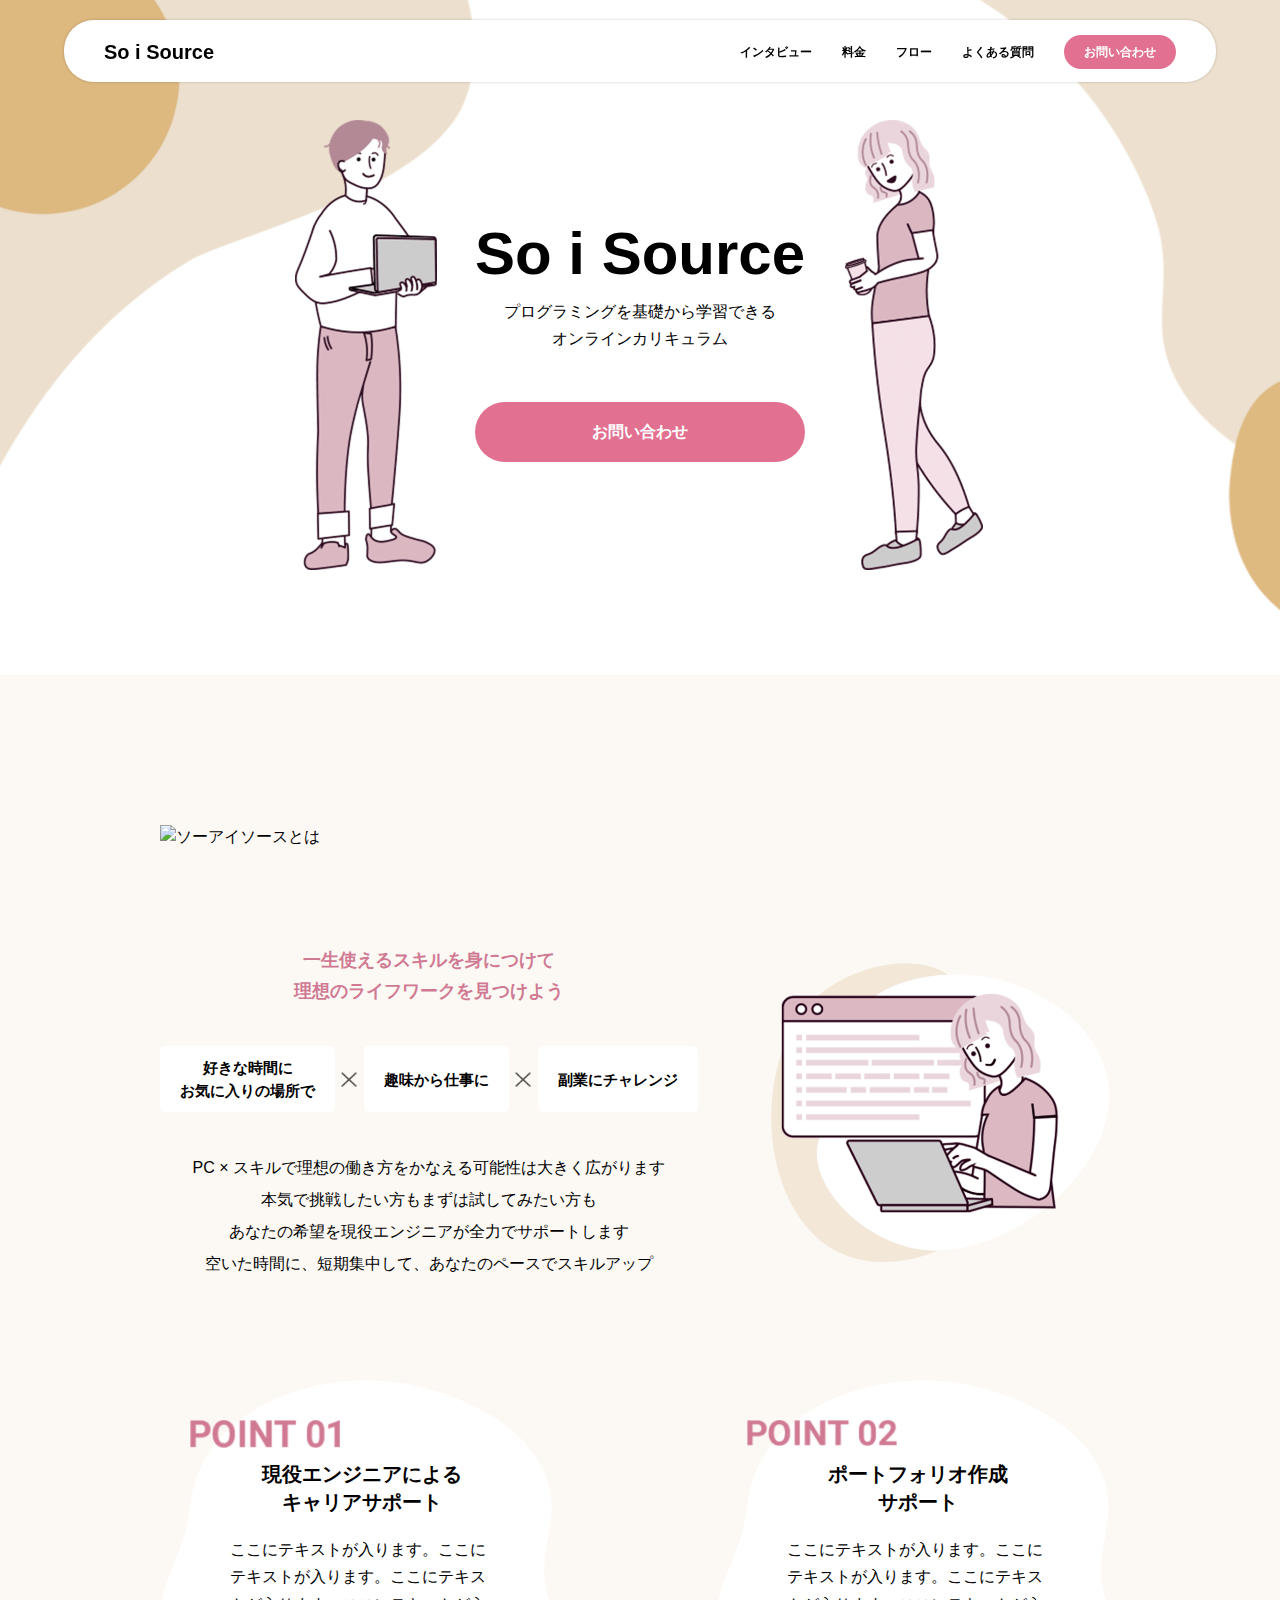
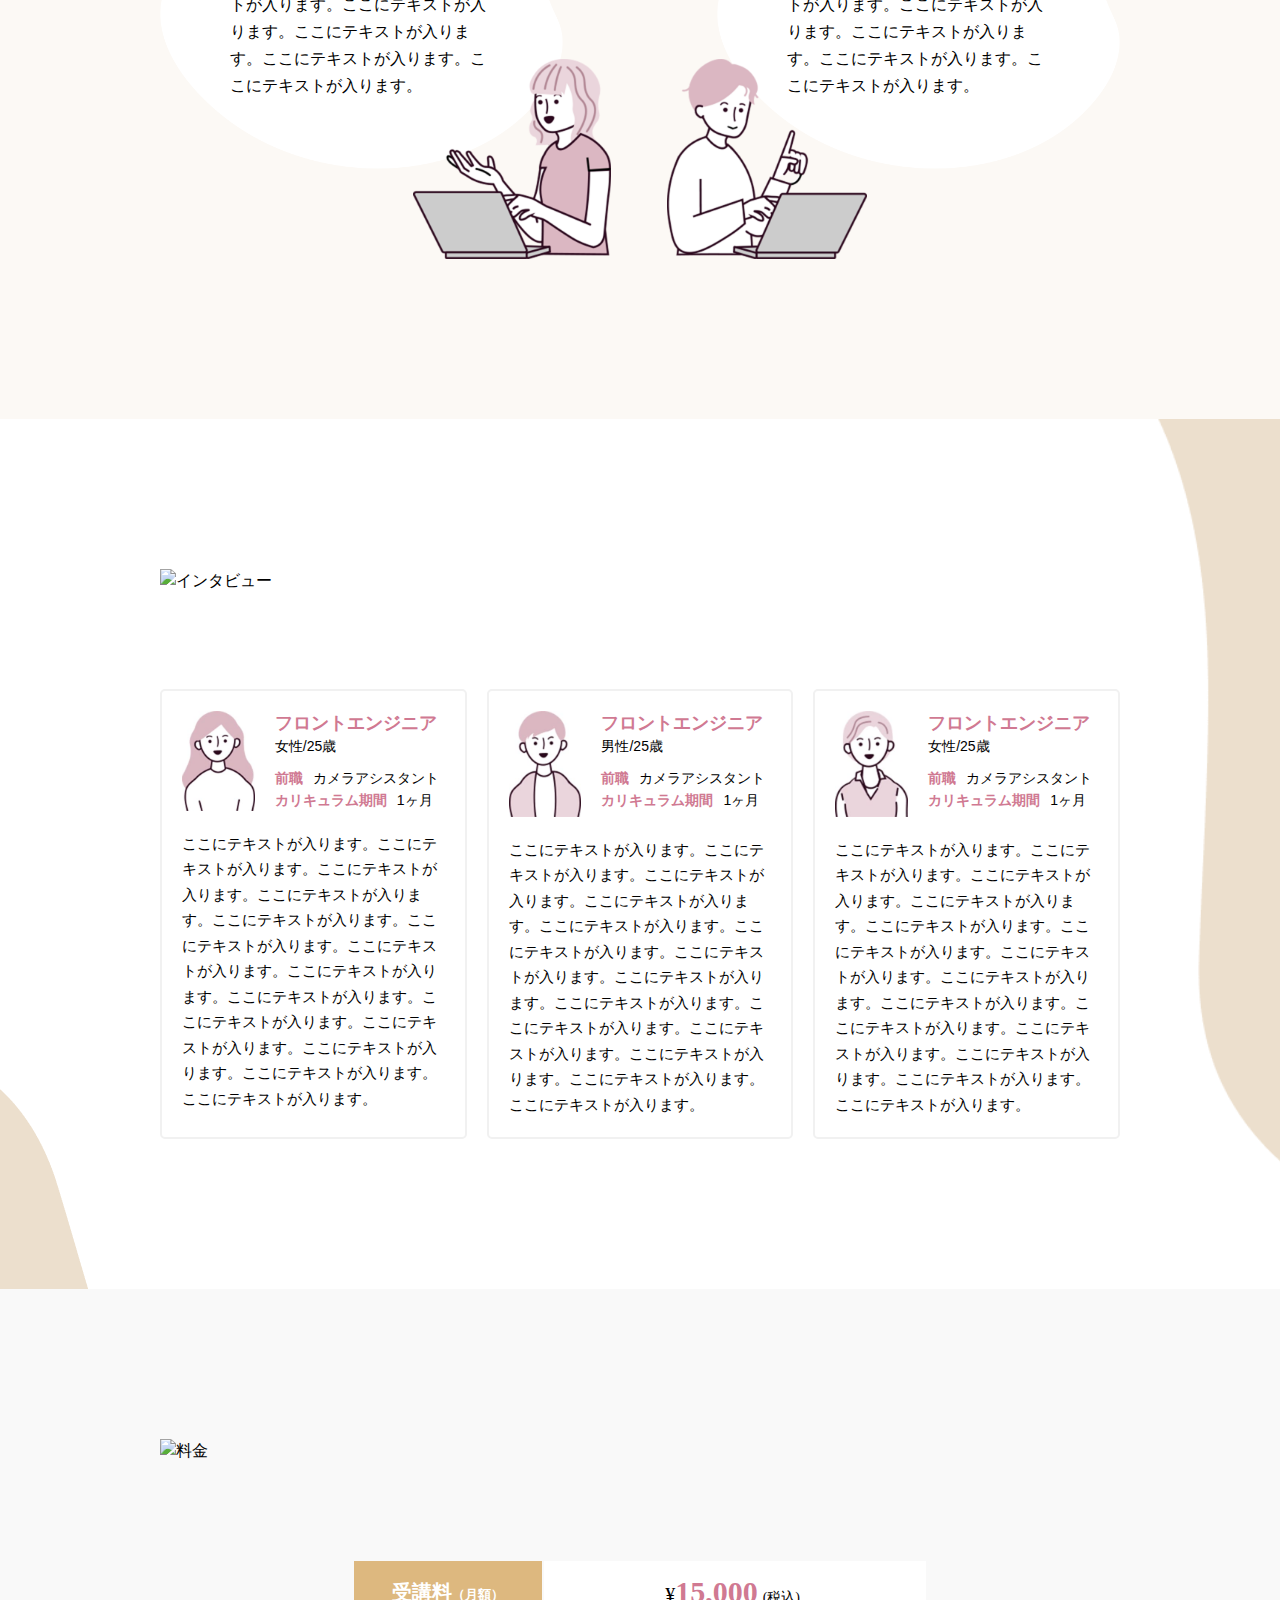
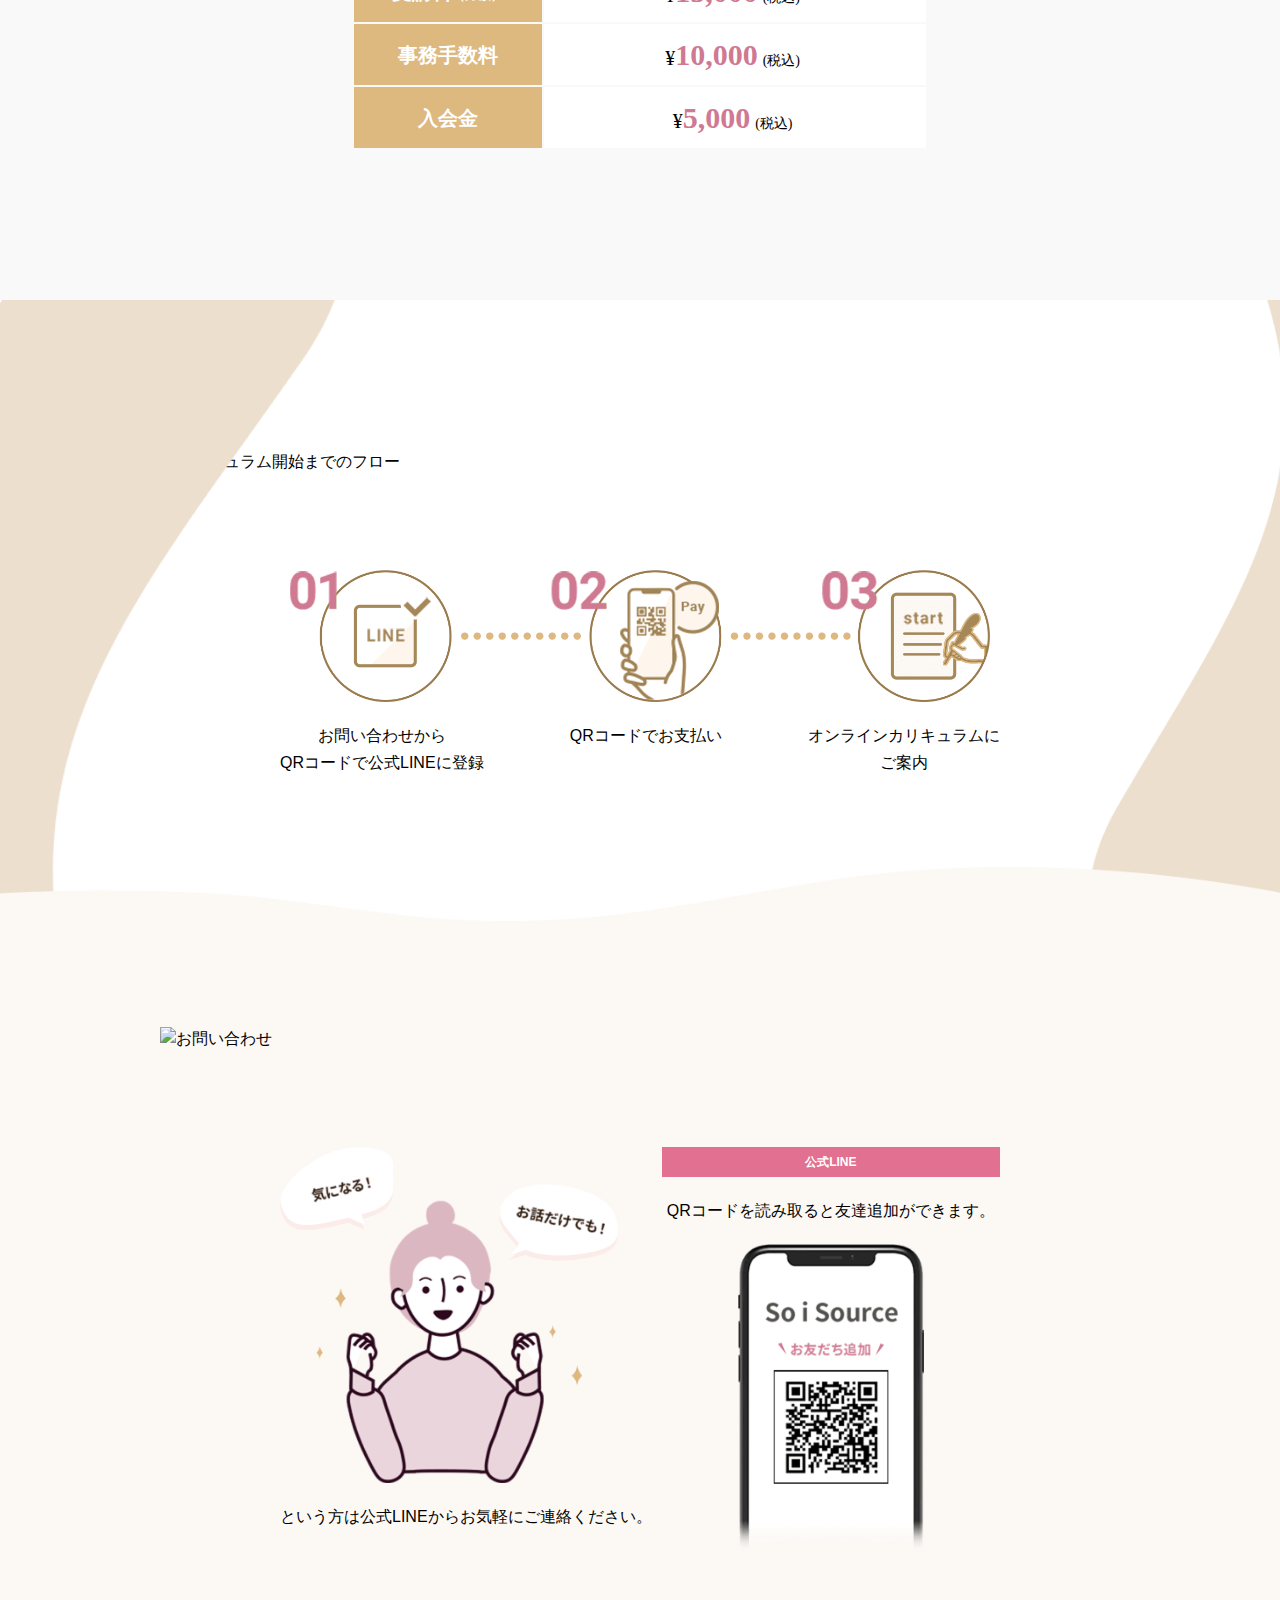
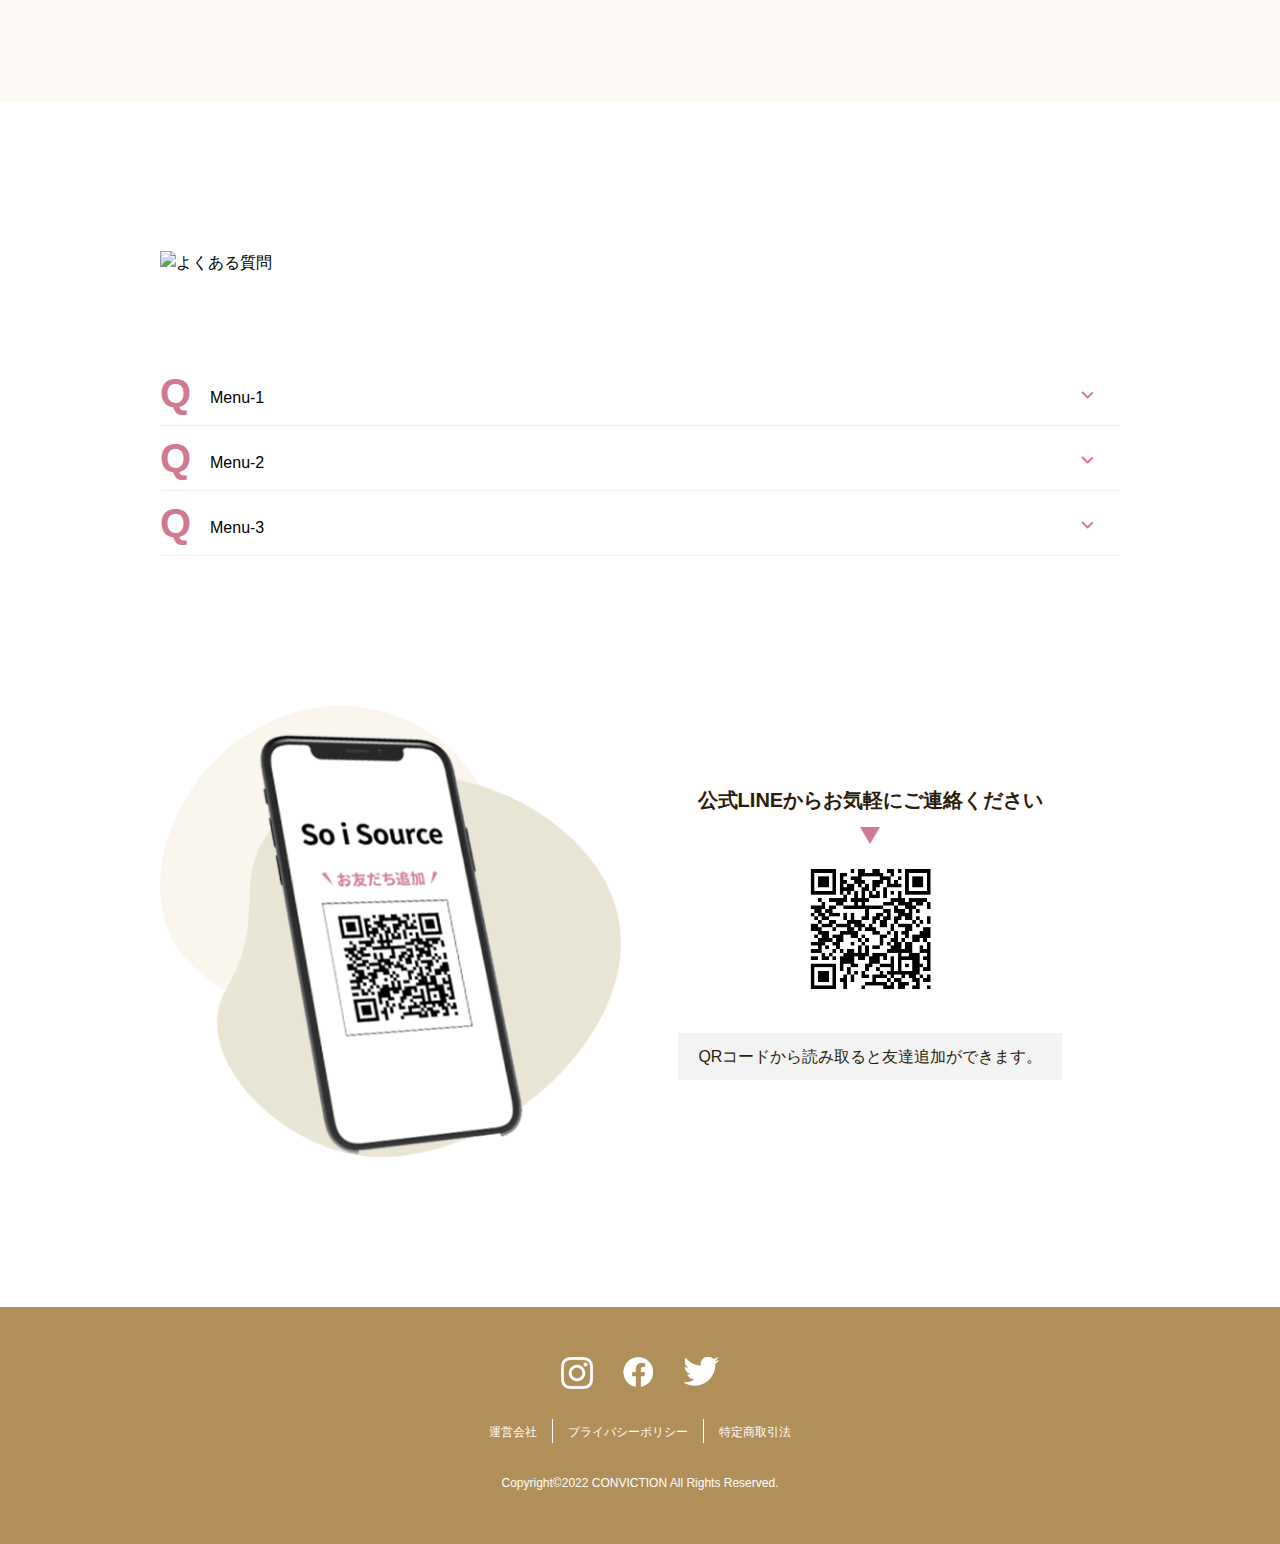
==== commit d1b547aa: "added point" ====
--- a/index.html
+++ b/index.html
@@ -78,6 +78,20 @@
                             <img src="./assets/img/ab-01.png" alt="">
                         </div>
                     </div>
+                    <ul class="flex_sp1 point">
+                        <li>
+                            <div>
+                                <p>現役エンジニアによる<br>キャリアサポート</p>
+                                <p>ここにテキストが入ります。ここにテキストが入ります。ここにテキストが入ります。ここにテキストが入ります。ここにテキストが入ります。ここにテキストが入ります。ここにテキストが入ります。</p>
+                            </div>
+                        </li>
+                        <li>
+                            <div>
+                                <p>ポートフォリオ作成<br>サポート</p>
+                                <p>ここにテキストが入ります。ここにテキストが入ります。ここにテキストが入ります。ここにテキストが入ります。ここにテキストが入ります。ここにテキストが入ります。ここにテキストが入ります。</p>
+                            </div>
+                        </li>
+                    </ul>
                 </div>
             </div>
             <div class="bg-deco" id="in">
--- a/assets/css/style.css
+++ b/assets/css/style.css
@@ -476,7 +476,61 @@
   justify-content: center;
   align-items: center;
 }
-
+#ab .point li {
+  position: relative;
+  width: 42%;
+  margin: 100px 0 100px;
+  background-size: 100% 100%;
+  background-position: center;
+  background-repeat: no-repeat;
+  background-image: url('../img/ab-mokumoku.png');
+
+}
+#ab .point li:first-child::before,
+#ab .point li:last-child::before {
+  content: '';
+  position: absolute;
+  width: 150px;
+  height: 50px;
+  top: 40px;
+  left: 30px;
+  background-size: contain;
+  background-repeat: no-repeat;
+}
+#ab .point li:first-child::after,
+#ab .point li:last-child::after {
+  content: '';
+  position: absolute;
+  width: 200px;
+  height: 200px;
+  bottom: -90px;
+  background-size: contain;
+  background-repeat: no-repeat;
+}
+#ab .point li:first-child::before {
+  background-image: url('../img/ab-point-01.png');
+}
+#ab .point li:last-child::before {
+  background-image: url('../img/ab-point-02.png');
+}
+#ab .point li:first-child::after {
+  right: -50px;
+  background-image: url('../img/ab-girl.png');
+}
+#ab .point li:last-child::after {
+  left: -50px;
+  background-image: url('../img/ab-boy.png');
+}
+#ab .point div {
+  padding: 80px 70px 70px;
+}
+#ab .point div > p:first-child {
+  margin-bottom: 20px;
+  font-weight: bold;
+  font-size: 20px;
+  line-height: 1.4;
+  text-align: center;
+}
 
 /*=========================
  interview
@@ -785,6 +839,12 @@
   }
   #ab .flex_sp1 > div:last-child {
     margin: 50px 0;
+  }
+  #ab .point li:first-child::after {
+    right: 0;
+  }
+  #ab .point li:last-child::after {
+    left: 0;
   }
   #in .flex_sp1 > li {
     margin-bottom: 30px;
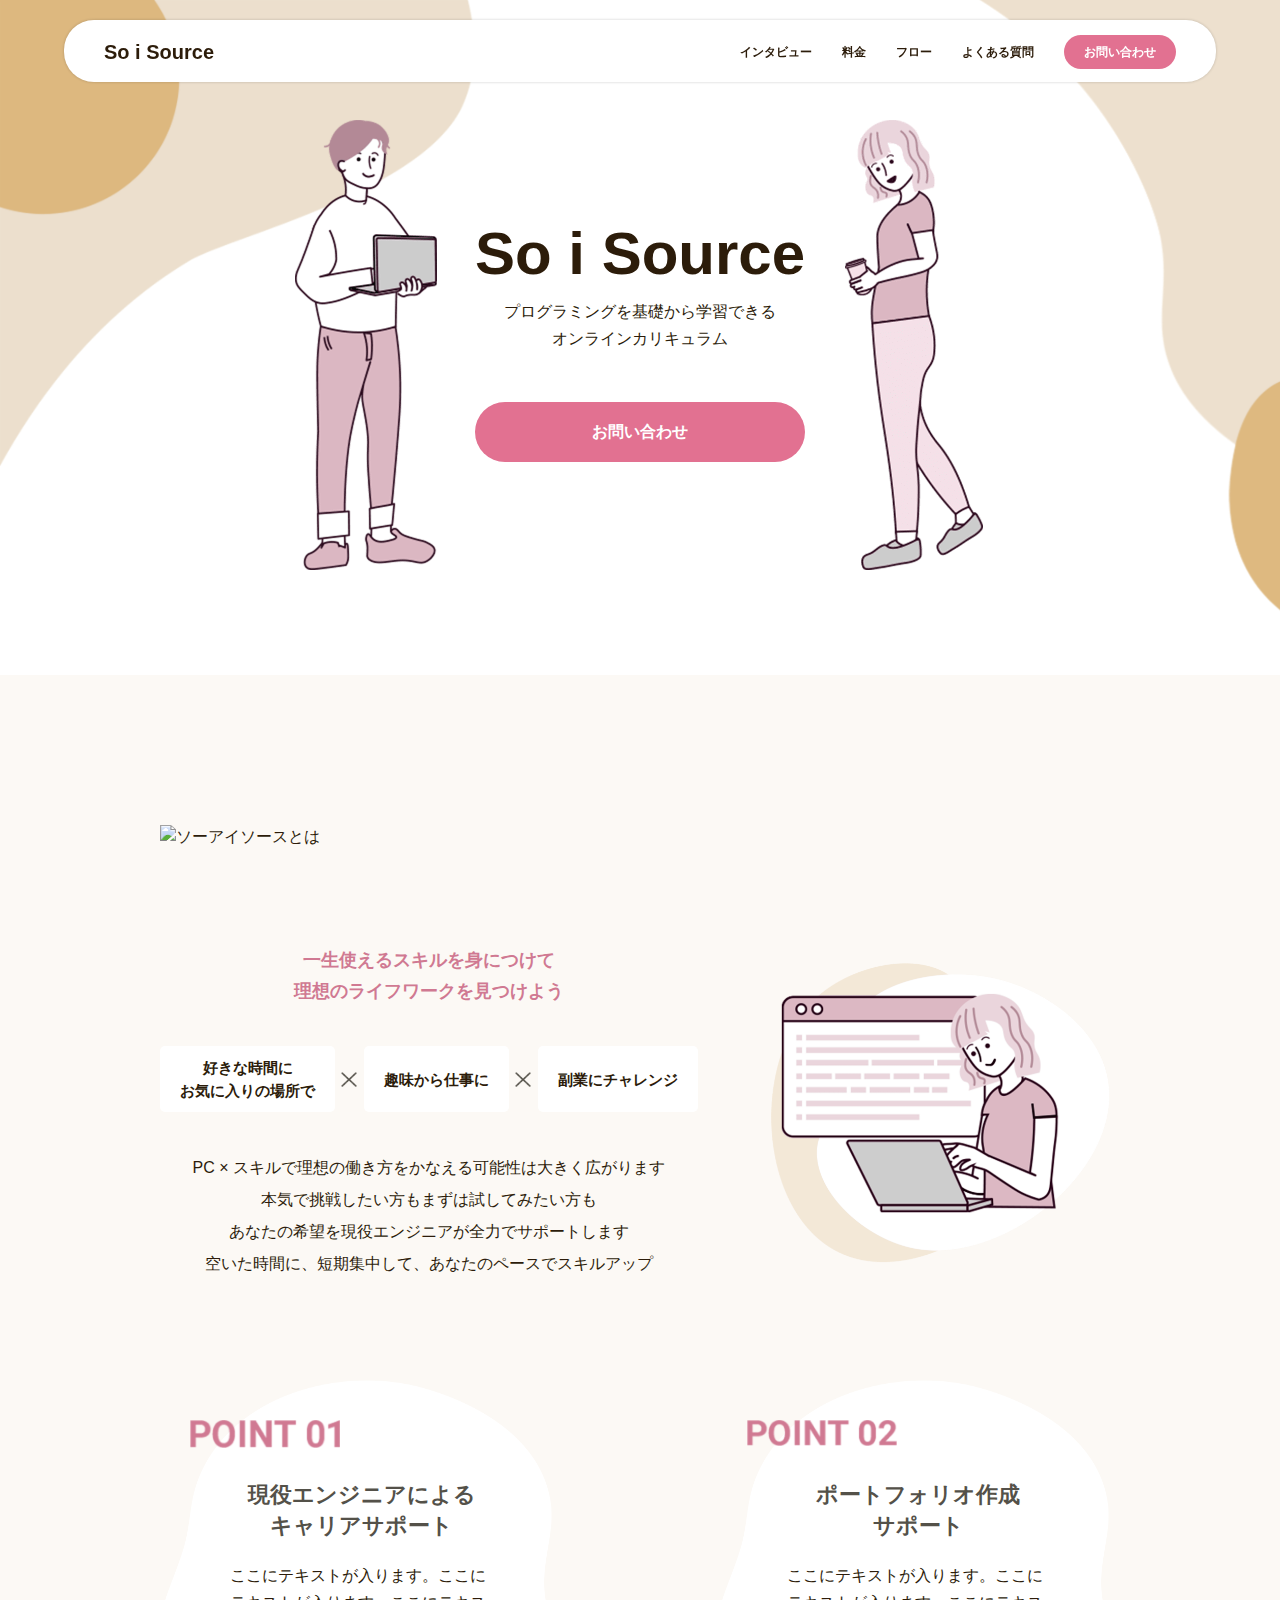
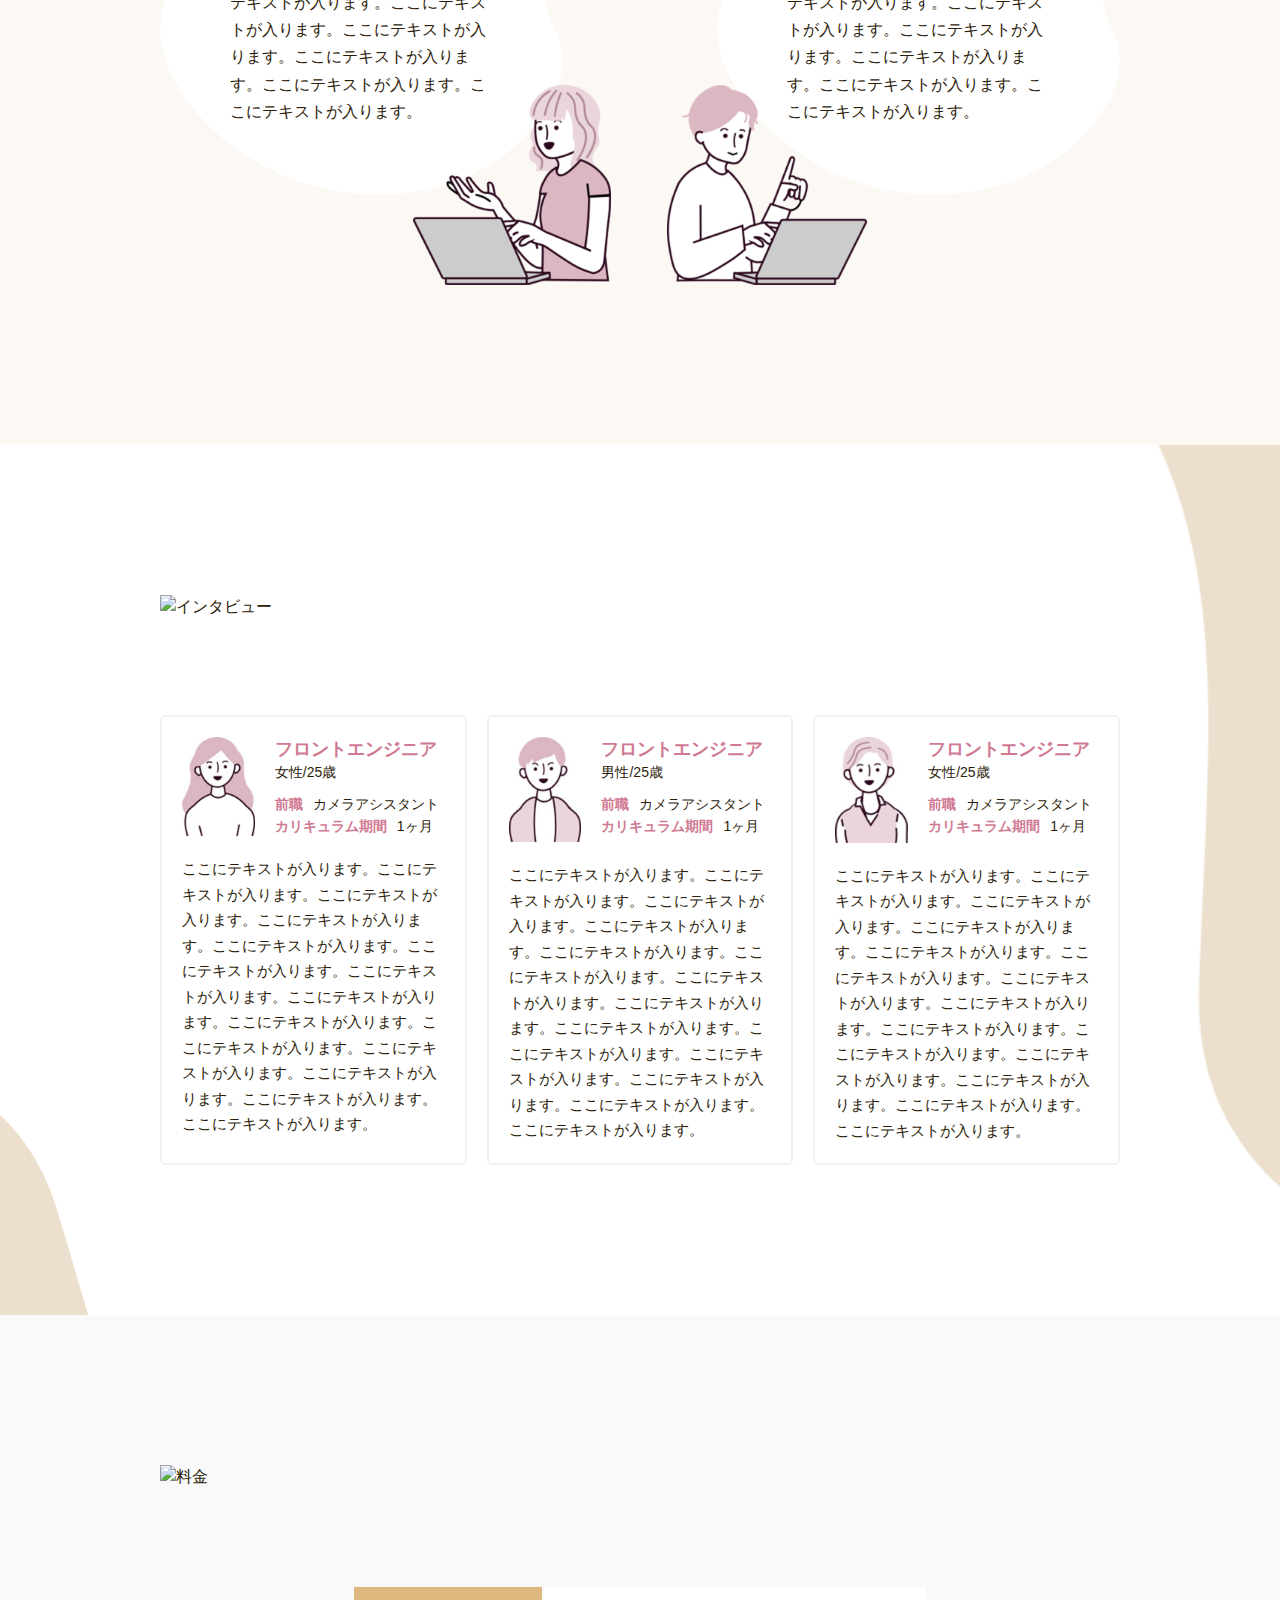
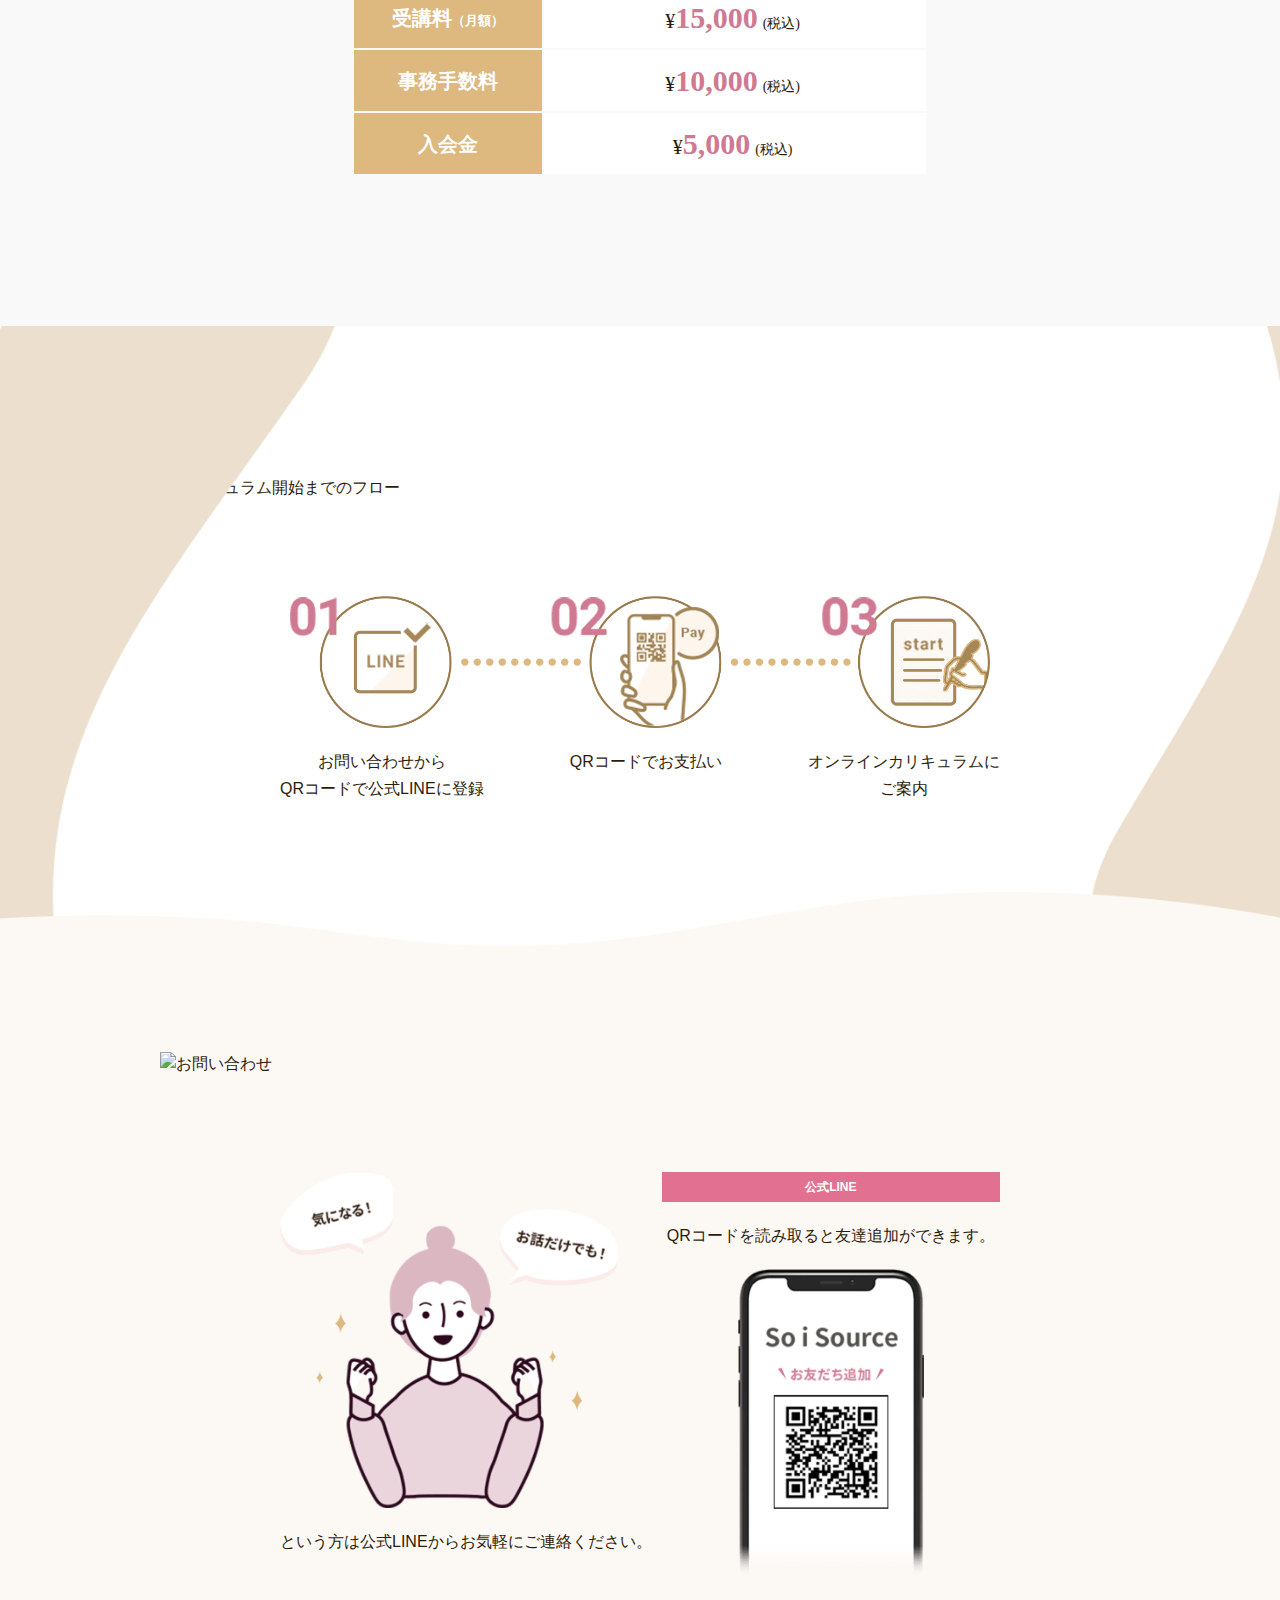
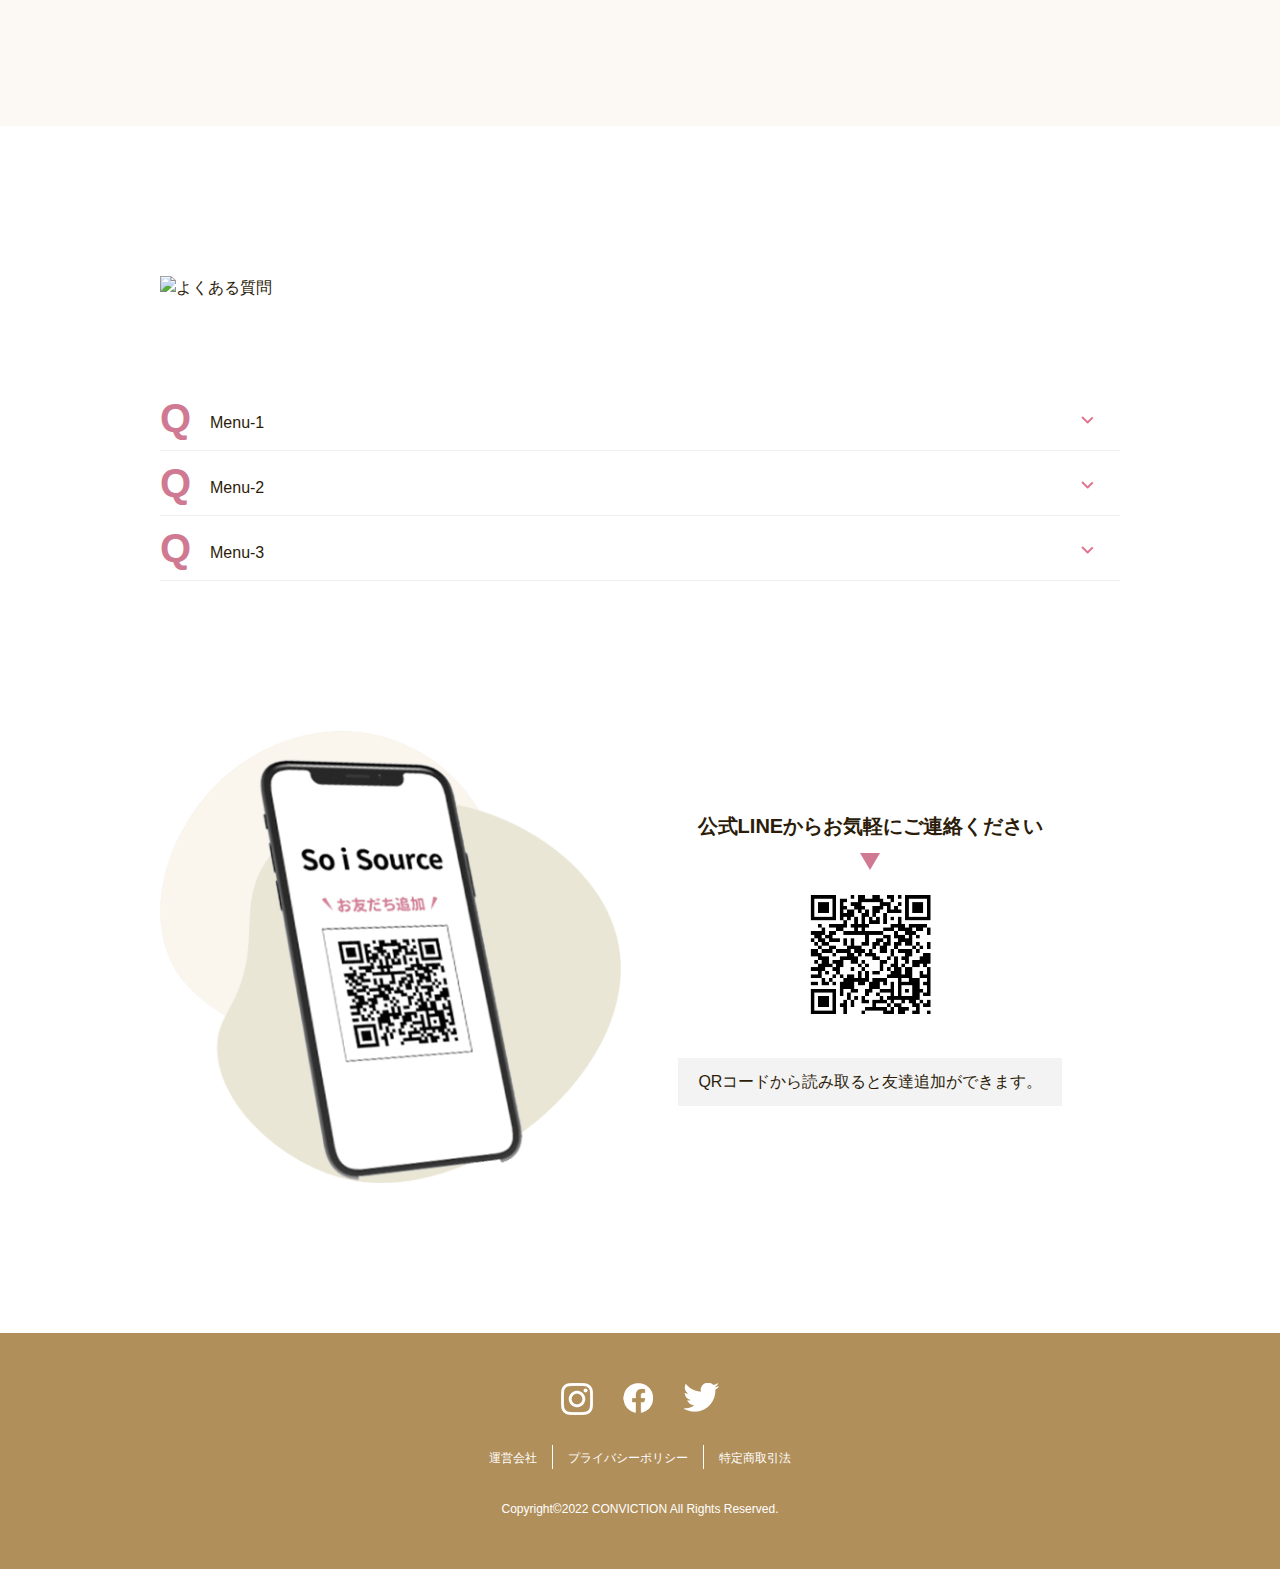
==== commit 5fb9a944: "fixed" ====
--- a/index.html
+++ b/index.html
@@ -81,13 +81,15 @@
                     <ul class="flex_sp1 point">
                         <li>
                             <div>
-                                <p>現役エンジニアによる<br>キャリアサポート</p>
+                                <p class="sp-only"><img src="./assets/img/ab-point-01.png" alt="point-01"></p>
+                                <p class="point-ttl">現役エンジニアによる<br>キャリアサポート</p>
                                 <p>ここにテキストが入ります。ここにテキストが入ります。ここにテキストが入ります。ここにテキストが入ります。ここにテキストが入ります。ここにテキストが入ります。ここにテキストが入ります。</p>
                             </div>
                         </li>
                         <li>
                             <div>
-                                <p>ポートフォリオ作成<br>サポート</p>
+                                <p class="sp-only"><img src="./assets/img/ab-point-02.png" alt="point-02"></p>
+                                <p class="point-ttl">ポートフォリオ作成<br>サポート</p>
                                 <p>ここにテキストが入ります。ここにテキストが入ります。ここにテキストが入ります。ここにテキストが入ります。ここにテキストが入ります。ここにテキストが入ります。ここにテキストが入ります。</p>
                             </div>
                         </li>
--- a/assets/css/style.css
+++ b/assets/css/style.css
@@ -5,10 +5,14 @@
 p {
   font-size: 16px;
   line-height: 1.7;
+  color: #2c1c0a;
 }
 a:hover,
 button:hover {
   opacity: .6;
+}
+.btn-hum:hover {
+  opacity: 1;
 }
 
 /*=========================
@@ -257,7 +261,7 @@
 
 header nav a {
   padding: 0 15px;
-  color: #000;
+  color: #2c1c0a;
   font-weight: bold;
   font-size: 12px;
 }
@@ -274,7 +278,7 @@
 }
 
 header h2 a {
-  color: #000;
+  color: #2c1c0a;
   font-size: 20px;
 }
 .btn-hum {
@@ -312,7 +316,7 @@
   .btn-hum span {
     width: 100%;
     height: 3px;
-    background-color: #000;
+    background-color: #2c1c0a;
     position: relative;
     transition: ease .4s;
     display: block;
@@ -399,6 +403,7 @@
 h1 {
   text-align: center;
   font-size: 60px;
+  color: #2c1c0a;
 }
 
 #kv {
@@ -460,6 +465,7 @@
   font-size: 15px;
   white-space: nowrap;
   border-radius: 5px;
+  color: #2c1c0a;
   background-color: #fff;
 }
 #ab .flex_sp1 > div:first-child .flex li:nth-child(2n) {
@@ -524,11 +530,12 @@
 #ab .point div {
   padding: 80px 70px 70px;
 }
-#ab .point div > p:first-child {
-  margin-bottom: 20px;
+#ab .point-ttl {
+  margin: 20px 0;
   font-weight: bold;
-  font-size: 20px;
+  font-size: 22px;
   line-height: 1.4;
+  color: #545149;
   text-align: center;
 }
 
@@ -560,7 +567,7 @@
 }
 #in .spec span {
   font-weight: normal;
-  color: #000;
+  color: #2c1c0a;
   padding-left: 10px;
 }
 #in .spec:first-child {
@@ -571,6 +578,7 @@
   display: block;
   padding-left: 0;
   font-size: 14px;
+  color: #2c1c0a;
 }
 
 /*=========================
@@ -609,7 +617,7 @@
   font-family: Roboto;
 }
 #pr td:last-child span {
-  color: #000;
+  color: #2c1c0a;
   font-weight: normal;
   font-size: 14px;
   padding: 0 5px;
@@ -682,6 +690,7 @@
 #qa ul li li {
   border-bottom: 1px solid #efefef;
   padding: 15px 15px 15px 50px;
+  color: #2c1c0a;
 }
 #qa ul:nth-of-type(1) li.active li:last-child{
   border-bottom: none;
@@ -691,6 +700,7 @@
   width: 100%;
   padding: 15px 15px 15px 50px;
   text-align: left;
+  color: #2c1c0a;
   background-color: inherit;
   cursor: pointer;
 }
@@ -840,11 +850,24 @@
   #ab .flex_sp1 > div:last-child {
     margin: 50px 0;
   }
+  #ab .point li:first-child::before,
+  #ab .point li:last-child::before {
+    content: none;
+  }
   #ab .point li:first-child::after {
     right: 0;
   }
   #ab .point li:last-child::after {
     left: 0;
+  }
+  #ab .point div > p:first-child img {
+    width: auto;
+    height: 20px;
+    margin: auto;
+  }
+  #ab .point-ttl {
+    margin: 15px 0;
+    font-size: 20px;
   }
   #in .flex_sp1 > li {
     margin-bottom: 30px;
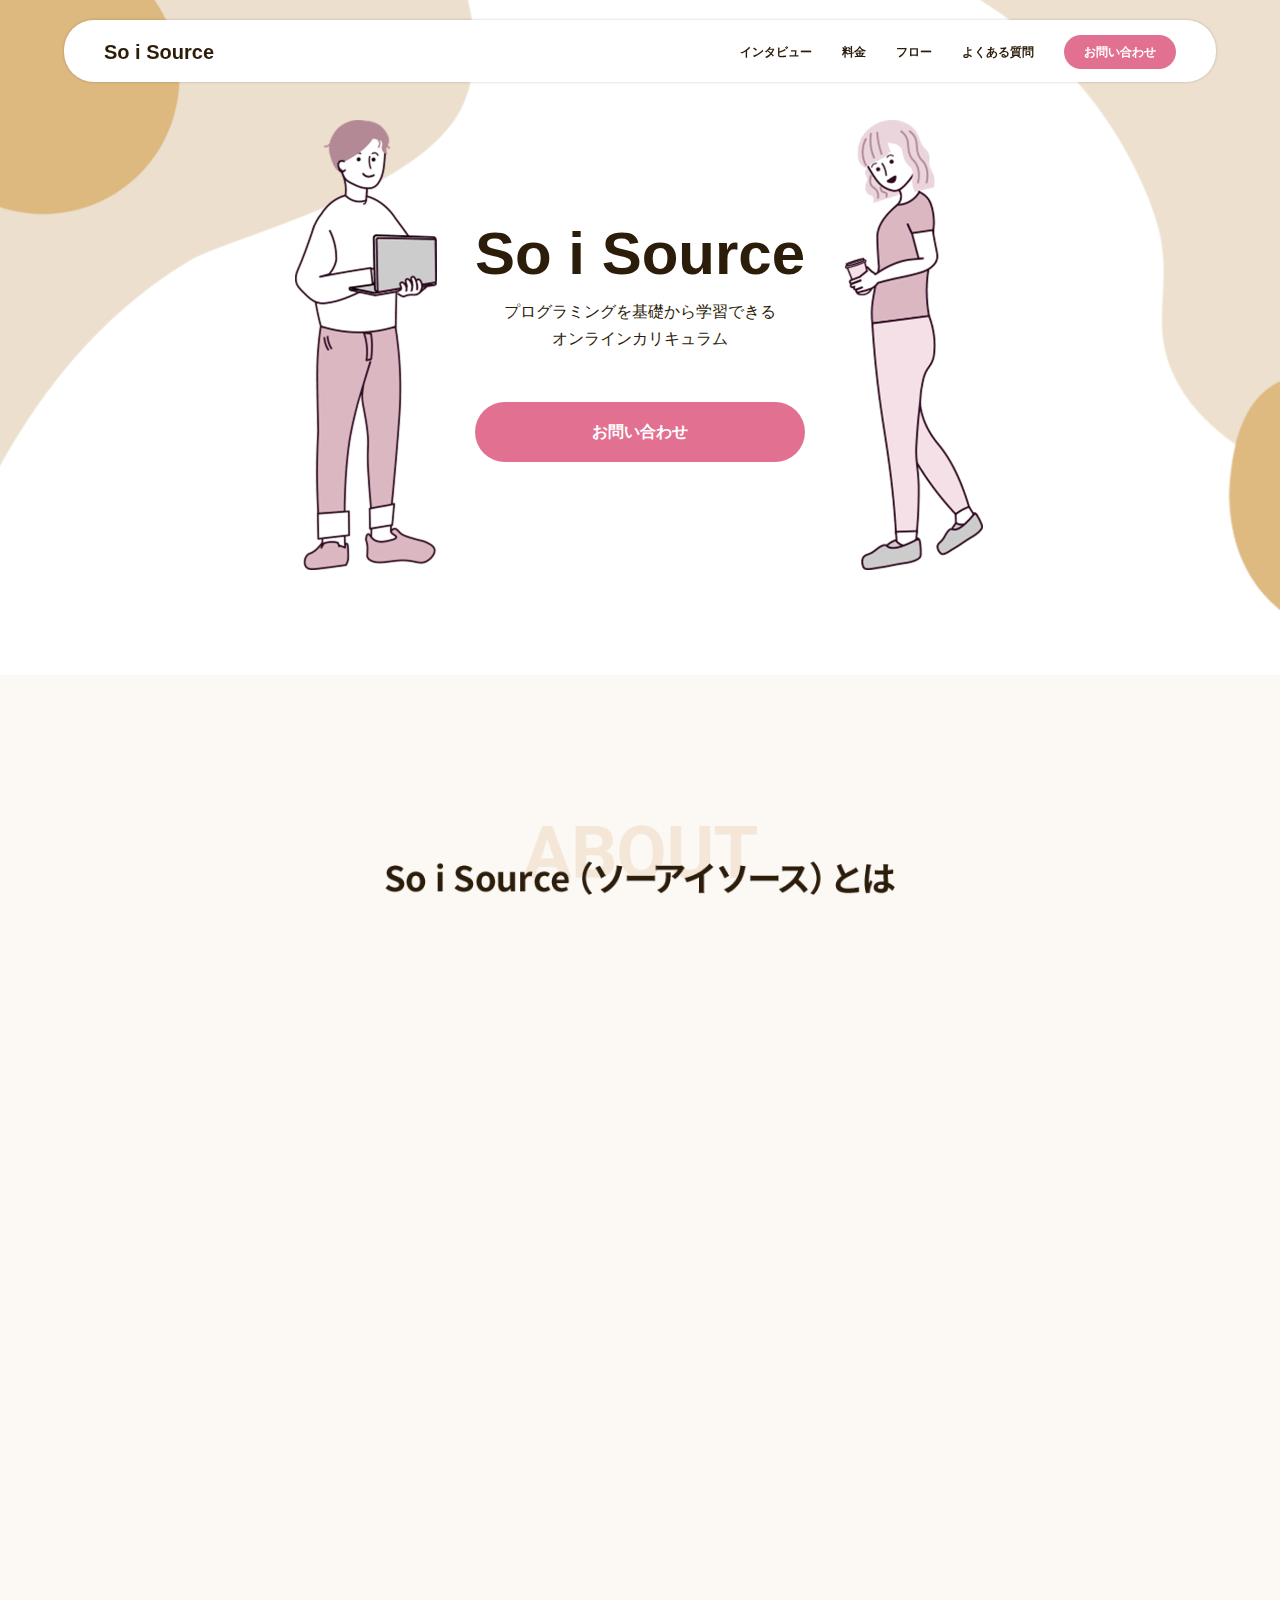
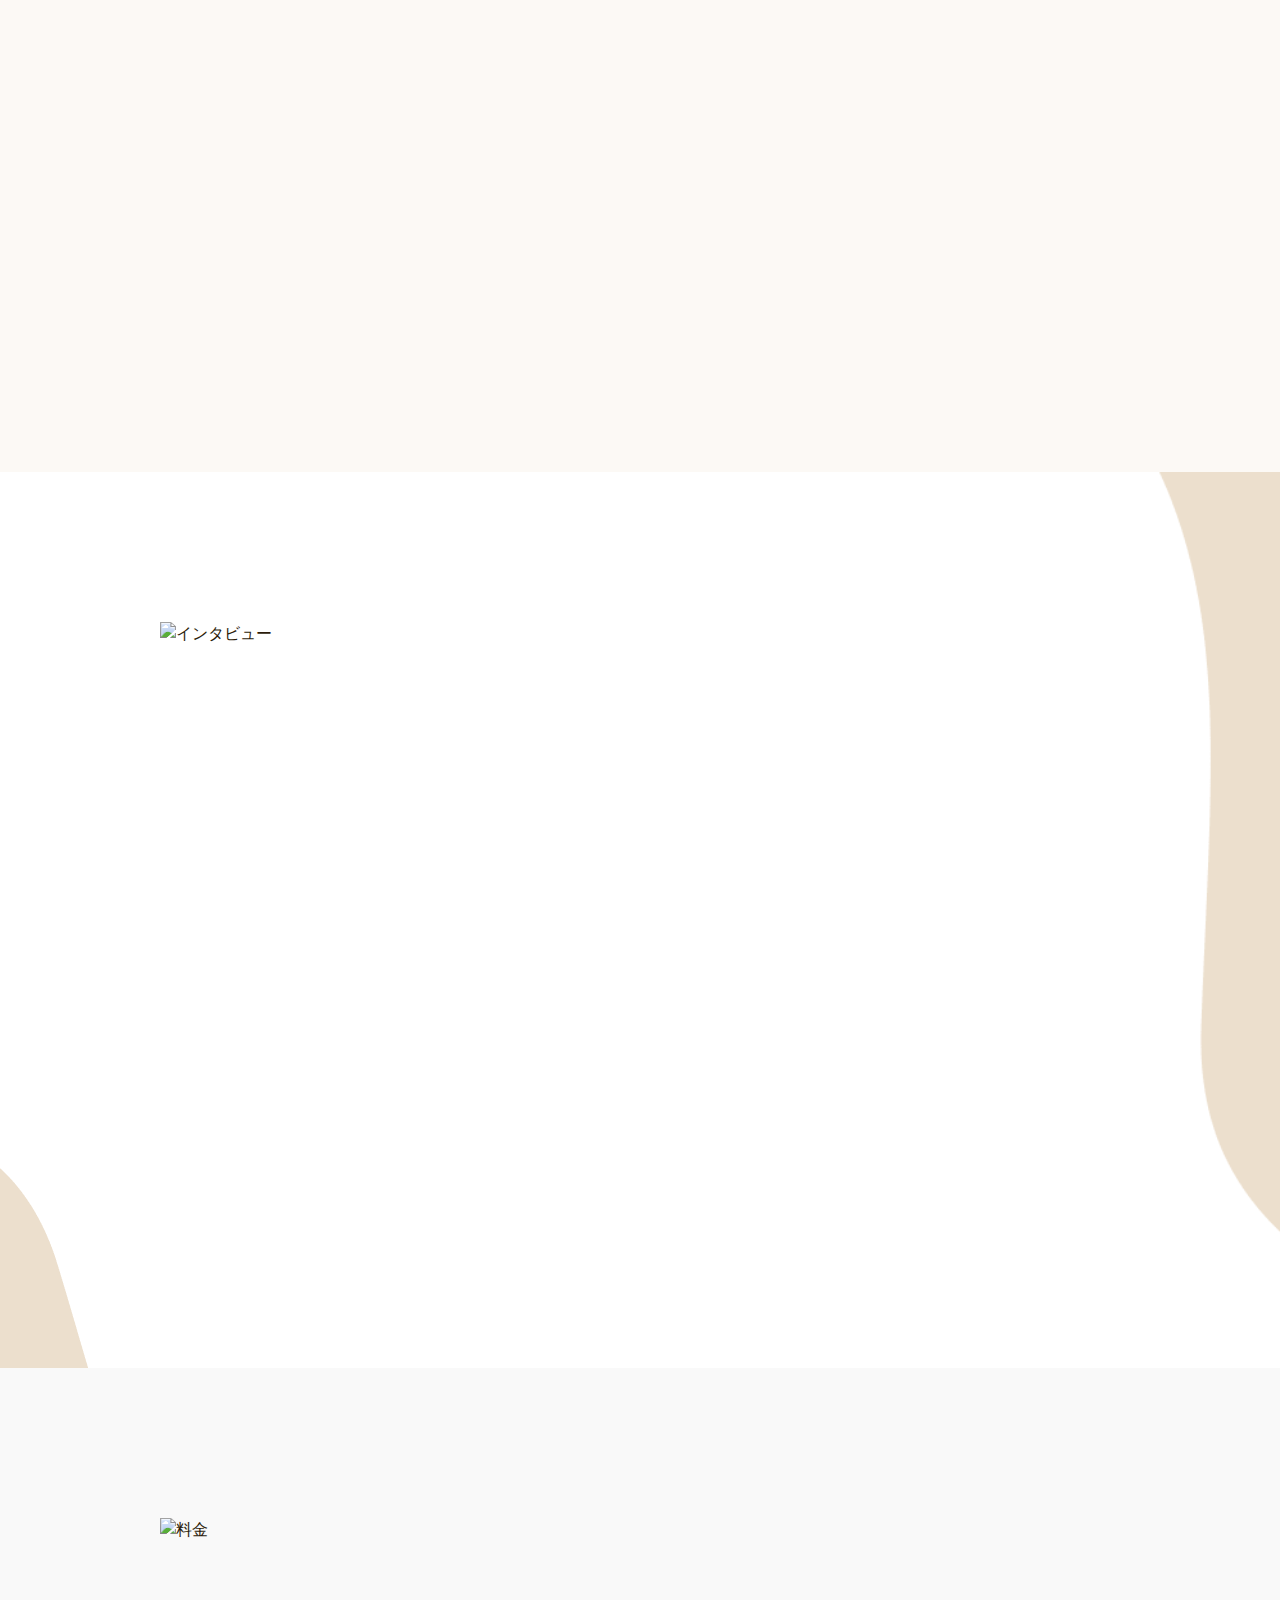
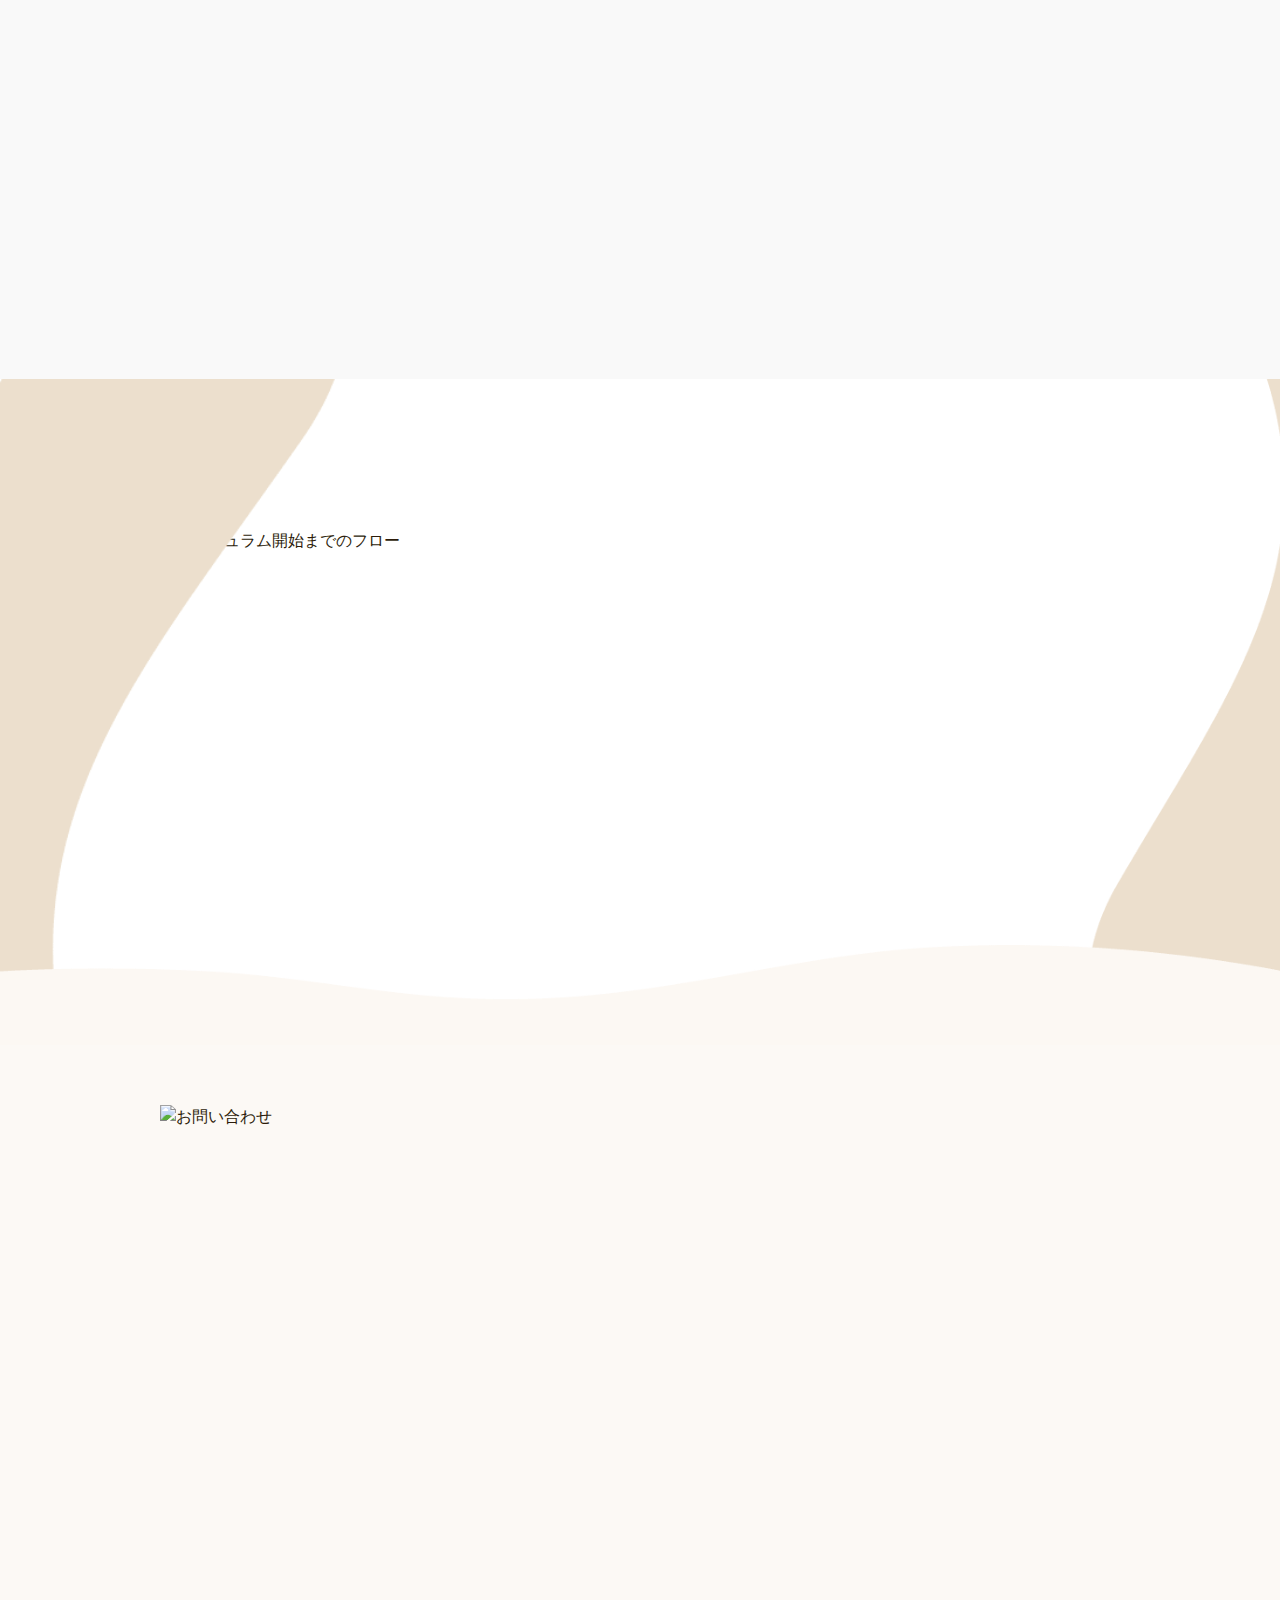
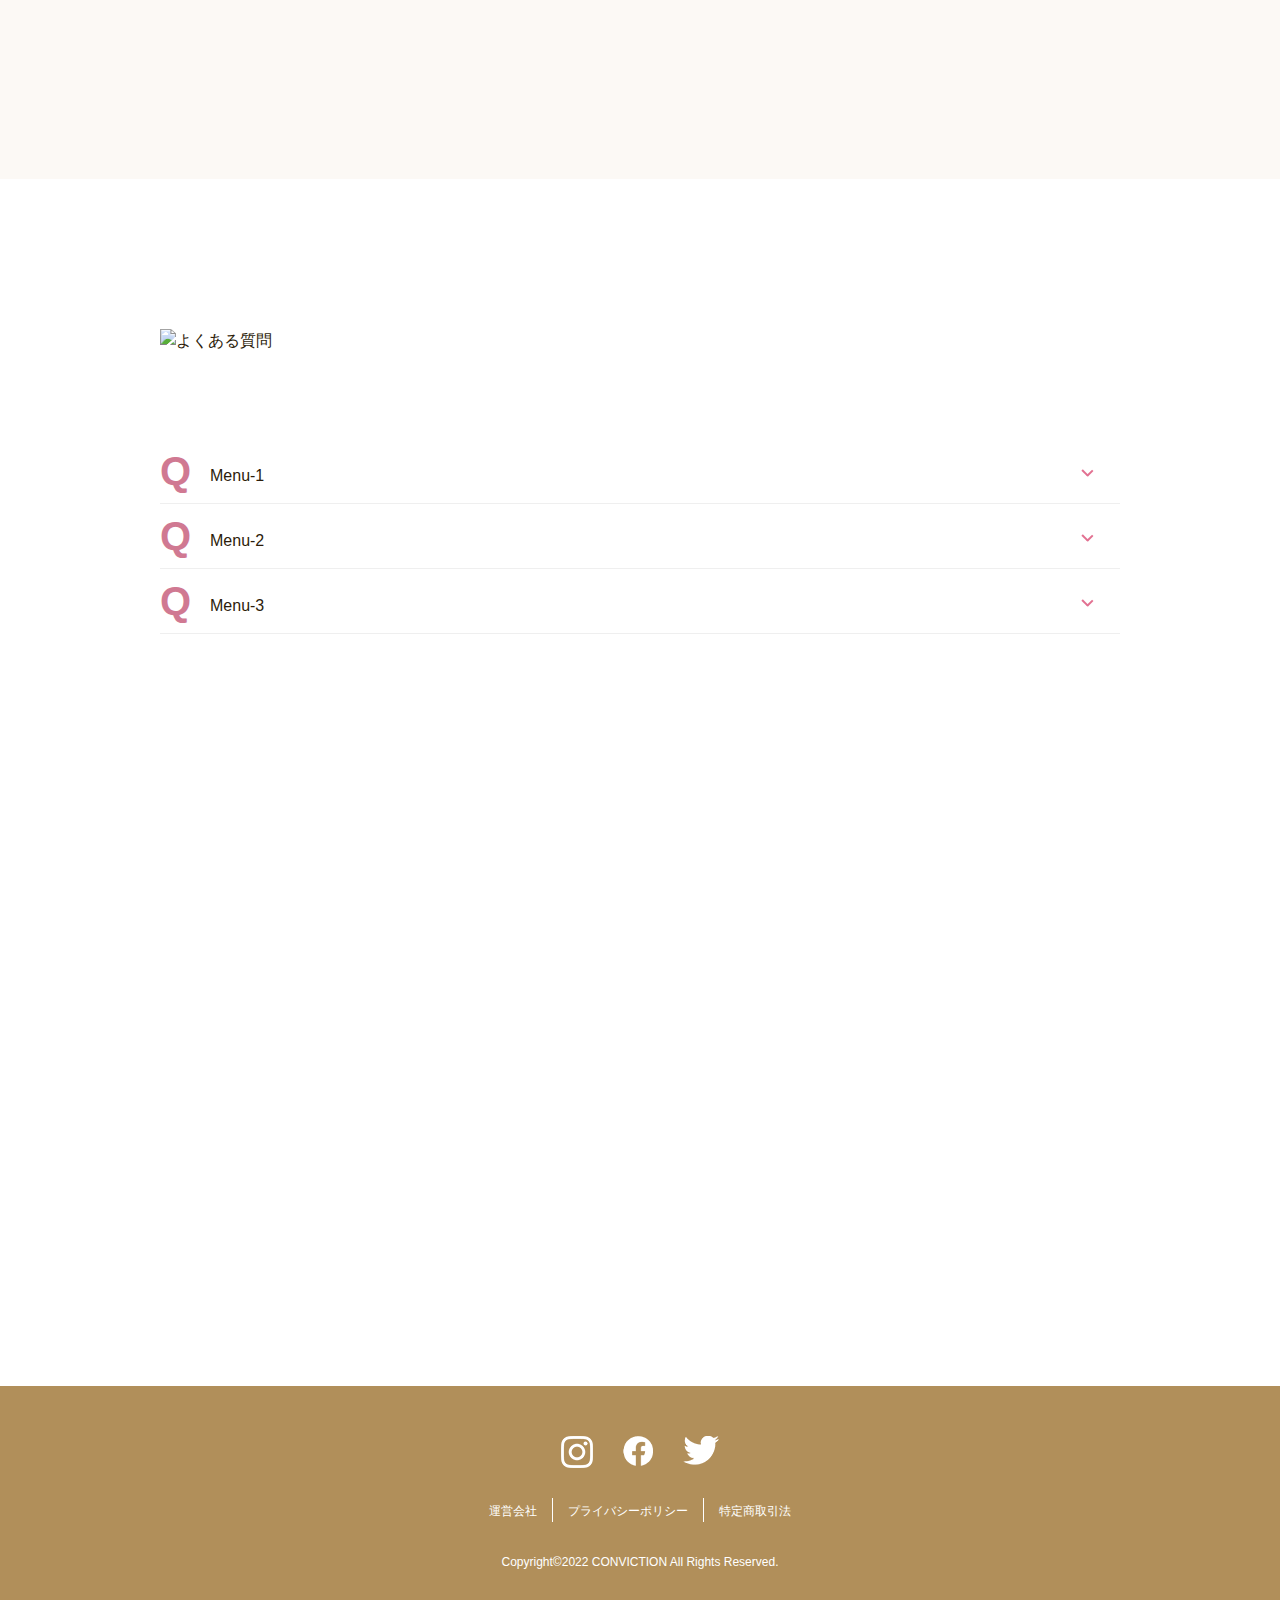
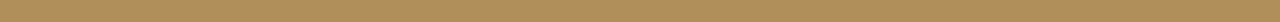
==== commit b41f03ef: "no message" ====
--- a/index.html
+++ b/index.html
@@ -1,13 +1,18 @@
 <!DOCTYPE html>
 <html lang="ja">
+
 <head>
     <meta charset="UTF-8">
     <meta http-equiv="X-UA-Compatible" content="IE=edge">
     <meta name="viewport" content="width=device-width, initial-scale=1.0">
     <title>So i Source</title>
     <link rel="stylesheet" href="./assets/css/reset.css" />
+    <link rel="preconnect" href="https://fonts.googleapis.com">
+    <link rel="preconnect" href="https://fonts.gstatic.com" crossorigin>
+    <link href="https://fonts.googleapis.com/css2?family=Roboto:wght@400;700;900&display=swap" rel="stylesheet">
     <link rel="stylesheet" href="./assets/css/style.css " />
 </head>
+
 <body>
     <header>
         <div class="flex">
@@ -33,9 +38,12 @@
                 <li><a class="js-li btnPink" href="#co">お問い合わせ</a></li>
             </ul>
             <ul class="sp-sns">
-                <li><a href="https://instagram.com/soisource_programming?igshid=YmMyMTA2M2Y=" target="_blank" rel="noopener noreferrer"><img src="./assets/img/icon-ig-sp.png" alt="instagram"></a></li>
-                <li><a href=""><img src="./assets/img/icon-fb-sp.png" alt="facebook" target="_blank" rel="noopener noreferrer"></a></li>
-                <li><a href="https://twitter.com/so_i_source?s=21&t=u8zzTblrRVPKm84YWqwCeQ" target="_blank" rel="noopener noreferrer"><img src="./assets/img/icon-tt-sp.png" alt="twitter"></a></li>
+                <li><a href="https://instagram.com/soisource_programming?igshid=YmMyMTA2M2Y=" target="_blank"
+                        rel="noopener noreferrer"><img src="./assets/img/icon-ig-sp.png" alt="instagram"></a></li>
+                <li><a href=""><img src="./assets/img/icon-fb-sp.png" alt="facebook" target="_blank"
+                            rel="noopener noreferrer"></a></li>
+                <li><a href="https://twitter.com/so_i_source?s=21&t=u8zzTblrRVPKm84YWqwCeQ" target="_blank"
+                        rel="noopener noreferrer"><img src="./assets/img/icon-tt-sp.png" alt="twitter"></a></li>
             </ul>
         </nav>
         <button class="btn-hum" id="js-hamburger">
@@ -57,7 +65,7 @@
             <div class="bg-beige" id="ab">
                 <div class="inner1000">
                     <p class="c-ttl"><img src="./assets/img/ttl/pc_ab-ttl.png" alt="ソーアイソースとは"></p>
-                    <div class="flex_sp1">
+                    <div class="flex_sp1 js-fade-in js-fade-in-up">
                         <div>
                             <p class="c-font-pink">一生使えるスキルを身につけて<br>理想のライフワークを見つけよう</p>
                             <ul class="flex">
@@ -79,18 +87,21 @@
                         </div>
                     </div>
                     <ul class="flex_sp1 point">
-                        <li>
+                        <li class="js-fade-in js-fade-in-up js-fade-in-left">
                             <div>
                                 <p class="sp-only"><img src="./assets/img/ab-point-01.png" alt="point-01"></p>
                                 <p class="point-ttl">現役エンジニアによる<br>キャリアサポート</p>
-                                <p>ここにテキストが入ります。ここにテキストが入ります。ここにテキストが入ります。ここにテキストが入ります。ここにテキストが入ります。ここにテキストが入ります。ここにテキストが入ります。</p>
-                            </div>
-                        </li>
-                        <li>
+                                <p>So i
+                                    Sourceは現役エンジニアがスキルシートの作成サポートや面接練習などを行うため、個別に現場感覚のキャリアサポートが受けられます。<br>小さな不安や悩みも気軽に相談できる環境を用意しています。
+                                </p>
+                            </div>
+                        </li>
+                        <li class="js-fade-in js-fade-in-up js-fade-in-right">
                             <div>
                                 <p class="sp-only"><img src="./assets/img/ab-point-02.png" alt="point-02"></p>
                                 <p class="point-ttl">ポートフォリオ作成<br>サポート</p>
-                                <p>ここにテキストが入ります。ここにテキストが入ります。ここにテキストが入ります。ここにテキストが入ります。ここにテキストが入ります。ここにテキストが入ります。ここにテキストが入ります。</p>
+                                <p>エンジニア・デザイナーの案件獲得に必須のポートフォリオ。<br>So i
+                                    Sourceではポートフォリオの作成もサポートします。カリキュラムでインプットしたことをポートフォリオ作成で即アウトプットすることで自信と実践力が身につきます。</p>
                             </div>
                         </li>
                     </ul>
@@ -100,38 +111,43 @@
                 <div class="inner1000">
                     <p class="c-ttl"><img src="./assets/img/ttl/pc_in-ttl.png" alt="インタビュー"></p>
                     <ul class="flex_sp1">
-                        <li>
+                        <li class="js-fade-in js-fade-in-up js-fade-in-left">
                             <div class="flex">
                                 <div><img src="./assets/img/in-01.jpg" alt="フロントエンジニア 女性/25歳"></div>
                                 <div>
-                                    <p class="spec">フロントエンジニア<span>女性/25歳</span></p>
-                                    <p class="spec">前職<span>カメラアシスタント</span></p>
-                                    <p class="spec">カリキュラム期間<span>1ヶ月</span></p>
+                                    <p class="spec">バックエンドエンジニア<span>女性/24歳</span></p>
+                                    <p class="spec">前職<span>飲食店接客業</span></p>
+                                    <p class="spec">カリキュラム期間<span>3ヶ月</span></p>
                                 </div>
                             </div>
-                            <p>ここにテキストが入ります。ここにテキストが入ります。ここにテキストが入ります。ここにテキストが入ります。ここにテキストが入ります。ここにテキストが入ります。ここにテキストが入ります。ここにテキストが入ります。ここにテキストが入ります。ここにテキストが入ります。ここにテキストが入ります。ここにテキストが入ります。ここにテキストが入ります。ここにテキストが入ります。</p>
-                        </li>
-                        <li>
+                            <p>So i
+                                Source入会前は飲食店で接客をしていましたが、今後のキャリアに不安を感じ手に職をつけたいと思い入会しました。カリキュラムは基本的な内容からスタートして、徐々に応用、実践的な内容になっていくので、確実にスキルが身についているという実感がありました。環境構築から学べるのも良かったです。行き詰まったときはメンターに気軽に相談できるので挫折することなく楽しんで受講できました。
+                            </p>
+                        </li>
+                        <li class="js-fade-in js-fade-in-up js-fade-in-right">
                             <div class="flex">
                                 <div><img src="./assets/img/in-02.jpg" alt="フロントエンジニア 女性/25歳"></div>
                                 <div>
-                                    <p class="spec">フロントエンジニア<span>男性/25歳</span></p>
+                                    <p class="spec">フロントエンドエンジニア<span>男性/26歳</span></p>
                                     <p class="spec">前職<span>カメラアシスタント</span></p>
-                                    <p class="spec">カリキュラム期間<span>1ヶ月</span></p>
+                                    <p class="spec">カリキュラム期間<span>4ヶ月</span></p>
                                 </div>
                             </div>
-                            <p>ここにテキストが入ります。ここにテキストが入ります。ここにテキストが入ります。ここにテキストが入ります。ここにテキストが入ります。ここにテキストが入ります。ここにテキストが入ります。ここにテキストが入ります。ここにテキストが入ります。ここにテキストが入ります。ここにテキストが入ります。ここにテキストが入ります。ここにテキストが入ります。ここにテキストが入ります。</p>
-                        </li>
-                        <li>
+                            <p>入会後4ヶ月で未経験からフロントエンドエンジニアに転職しました。仕事をしながら学習を進めるのは大変でしたが、スケジュールを立てて自分のペースで取り組みました。入会して良かった点はカリキュラムでのフィードバック方法や使用ツールが実際の現場でも使われているものだったことです。現場に入ったときにツールの使い方で迷うことがなかったのでとても役立ちました。
+                            </p>
+                        </li>
+                        <li class="js-fade-in js-fade-in-up js-fade-in-left">
                             <div class="flex">
                                 <div><img src="./assets/img/in-03.jpg" alt="フロントエンジニア 女性/25歳"></div>
                                 <div>
-                                    <p class="spec">フロントエンジニア<span>女性/25歳</span></p>
-                                    <p class="spec">前職<span>カメラアシスタント</span></p>
-                                    <p class="spec">カリキュラム期間<span>1ヶ月</span></p>
+                                    <p class="spec">フロントエンドエンジニア<span>女性/25歳</span></p>
+                                    <p class="spec">前職<span>不動産営業</span></p>
+                                    <p class="spec">カリキュラム期間<span>3ヶ月</span></p>
                                 </div>
                             </div>
-                            <p>ここにテキストが入ります。ここにテキストが入ります。ここにテキストが入ります。ここにテキストが入ります。ここにテキストが入ります。ここにテキストが入ります。ここにテキストが入ります。ここにテキストが入ります。ここにテキストが入ります。ここにテキストが入ります。ここにテキストが入ります。ここにテキストが入ります。ここにテキストが入ります。ここにテキストが入ります。</p>
+                            <p>入会から案件獲得まで一貫してサポートを受けられるのがSo i
+                                Sourceの魅力だと思います。特にキャリアサポートは現役エンジニアが個別に対応してくれるので、今流行っている技術や最新ツールなどを教えてくれたり、面接練習をして現場感覚でアドバイスをしてくれたり、もちろんキャリアについての疑問や不安も相談できます。ポートフォリオも細かく作り込んだことで面接では自信を持って自己PRできました。
+                            </p>
                         </li>
                     </ul>
                 </div>
@@ -139,19 +155,31 @@
             <div class="bg-gray" id="pr">
                 <div class="inner1000">
                     <p class="c-ttl"><img src="./assets/img/ttl/pc_pr-ttl.png" alt="料金"></p>
-                    <table>
+                    <table class="js-fade-in js-fade-in-up">
                         <tbody>
                             <tr>
-                                <td><p>受講料<span class="monthly">（月額）</span> </p></td>
-                                <td><p><span class="yen">¥</span>15,000<span>(税込)</span></p></td>
+                                <td>
+                                    <p>受講料<span class="monthly">（月額）</span> </p>
+                                </td>
+                                <td>
+                                    <p><span class="yen">¥</span>15,000<span>(税込)</span></p>
+                                </td>
                             </tr>
                             <tr>
-                                <td><p>事務手数料</p></td>
-                                <td><p><span class="yen">¥</span>10,000<span>(税込)</span></p></td>
+                                <td>
+                                    <p>事務手数料</p>
+                                </td>
+                                <td>
+                                    <p><span class="yen">¥</span>10,000<span>(税込)</span></p>
+                                </td>
                             </tr>
                             <tr>
-                                <td><p>入会金</p></td>
-                                <td><p><span class="yen">¥</span>5,000<span>(税込)</span></p></td>
+                                <td>
+                                    <p>入会金</p>
+                                </td>
+                                <td>
+                                    <p><span class="yen">¥</span>5,000<span>(税込)</span></p>
+                                </td>
                             </tr>
                         </tbody>
                     </table>
@@ -160,7 +188,7 @@
             <div class="bg-deco" id="fl">
                 <div class="inner1000">
                     <p class="c-ttl"><img src="./assets/img/ttl/pc_fl-ttl.png" alt="カリキュラム開始までのフロー"></p>
-                    <div class="inner75">
+                    <div class="inner75 js-fade-in js-fade-in-up">
                         <div class="pc-only">
                             <img src="./assets/img/fl-01.png" alt="以下参照">
                         </div>
@@ -175,7 +203,7 @@
                             </li>
                             <li class="flex">
                                 <img class="sp-only" src="./assets/img/fl-03-sp.png" alt="03">
-                                <p>オンラインカリキュラムに<br>ご案内</p>
+                                <p>オンラインカリキュラムに<br class="pc-only">ご案内</p>
                             </li>
                         </ul>
                     </div>
@@ -186,15 +214,16 @@
                     <p class="c-ttl"><img src="./assets/img/ttl/pc_co-ttl.png" alt="お問い合わせ"></p>
                     <div class="inner75">
                         <div class="flex_sp1">
-                            <div>
+                            <div class="js-fade-in js-fade-in-up">
                                 <div>
                                     <img class="pc-only" src="./assets/img/co-01.png" alt="気になる！お話だけでも！">
                                     <img class="sp-only" src="./assets/img/co-01-sp.png" alt="気になる！お話だけでも！">
                                 </div>
                                 <p>という方は公式LINEからお気軽にご連絡ください。</p>
-                                <a class="sp-only" href="https://lin.ee/w2A1j5L"><img src="./assets/img/addLine-sp.png" alt="LINE公式追加"></a>
-                            </div>
-                            <div>
+                                <a class="sp-only" href="https://lin.ee/w2A1j5L"><img src="./assets/img/addLine-sp.png"
+                                        alt="LINE公式追加"></a>
+                            </div>
+                            <div class="js-fade-in js-fade-in-up">
                                 <div>公式LINE</div>
                                 <p class="pc-only">QRコードを読み取ると友達追加ができます。</p>
                                 <div class="pc-only"><img src="./assets/img/co-02.png" alt="LINE QRコード"></div>
@@ -208,32 +237,33 @@
                     <p class="c-ttl"><img src="./assets/img/ttl/sp_fa-ttl.png" alt="よくある質問"></p>
                     <ul class="acc scroll-control">
                         <li>
-                        <button class="accBtn" type="button">Menu-1</button>
-                        <ul>
-                            <li>List 1-1</li>
-                        </ul>
+                            <button class="accBtn" type="button">Menu-1</button>
+                            <ul>
+                                <li>List 1-1</li>
+                            </ul>
                         </li>
                         <li>
-                        <button class="accBtn" type="button">Menu-2</button>
-                        <ul>
-                            <li>List 2-1</li>
-                        </ul>
+                            <button class="accBtn" type="button">Menu-2</button>
+                            <ul>
+                                <li>List 2-1</li>
+                            </ul>
                         </li>
                         <li>
-                        <button class="accBtn" type="button">Menu-3</button>
-                        <ul>
-                            <li>List 3-1</li>
-                        </ul>
+                            <button class="accBtn" type="button">Menu-3</button>
+                            <ul>
+                                <li>List 3-1</li>
+                            </ul>
                         </li>
                     </ul>
                     <div class="addLine flex_sp1">
-                        <div>
+                        <div class="js-fade-in js-fade-in-up">
                             <br class="sp-only">
                             <img src="./assets/img/qa-01.png" alt="公式LINEからお気軽にご連絡ください">
                             <br class="sp-only">
-                            <a class="sp-only" href="https://lin.ee/w2A1j5L"><img src="./assets/img/addLine-sp.png" alt="公式LINE追加"></a>
-                        </div>
-                        <div>
+                            <a class="sp-only" href="https://lin.ee/w2A1j5L"><img src="./assets/img/addLine-sp.png"
+                                    alt="公式LINE追加"></a>
+                        </div>
+                        <div class="js-fade-in js-fade-in-up">
                             <p>公式LINEからお気軽に<br class="sp-only">ご連絡ください</p>
                             <div class="pc-only">
                                 <a href="https://lin.ee/w2A1j5L"><img src="./assets/img/qr.png" alt="QRコード"></a>
@@ -249,13 +279,18 @@
         <div class="bg-darkBrown" id="footer">
             <div class="inner">
                 <ul class="flex">
-                    <li><a href="https://instagram.com/soisource_programming?igshid=YmMyMTA2M2Y=" target="_blank" rel="noopener noreferrer"><img src="./assets/img/icon-ig.png" alt="instagram"></a></li>
-                    <li><a href=""><img src="./assets/img/icon-fb.png" alt="facebook" target="_blank" rel="noopener noreferrer"></a></li>
-                    <li><a href="https://twitter.com/so_i_source?s=21&t=u8zzTblrRVPKm84YWqwCeQ" target="_blank" rel="noopener noreferrer"><img src="./assets/img/icon-tt.png" alt="twitter"></a></li>
+                    <li><a href="https://instagram.com/soisource_programming?igshid=YmMyMTA2M2Y=" target="_blank"
+                            rel="noopener noreferrer"><img src="./assets/img/icon-ig.png" alt="instagram"></a></li>
+                    <li><a href=""><img src="./assets/img/icon-fb.png" alt="facebook" target="_blank"
+                                rel="noopener noreferrer"></a></li>
+                    <li><a href="https://twitter.com/so_i_source?s=21&t=u8zzTblrRVPKm84YWqwCeQ" target="_blank"
+                            rel="noopener noreferrer"><img src="./assets/img/icon-tt.png" alt="twitter"></a></li>
                 </ul>
                 <ul class="flex">
-                    <li><a href="https://www.conviction-inc.com/" target="_blank" rel="noopener noreferrer">運営会社</a></li>
-                    <li><a href="" target="_blank" rel="noopener noreferrer">プライバシーポリシー</a></li>
+                    <li><a href="https://www.conviction-inc.com/" target="_blank" rel="noopener noreferrer">運営会社</a>
+                    </li>
+                    <li><a href="./assets/pdf/SiSプライバシーポリシー.pdf" target="_blank"
+                            rel="noopener noreferrer">プライバシーポリシー</a></li>
                     <li><a href="legal.html" target="_blank" rel="noopener noreferrer">特定商取引法</a></li>
                 </ul>
                 <p>Copyright©2022 CONVICTION All Rights Reserved.</p>
@@ -264,4 +299,5 @@
     </footer>
     <script src="./assets/js/script.js"></script>
 </body>
+
 </html>--- a/assets/css/style.css
+++ b/assets/css/style.css
@@ -165,10 +165,10 @@
 
 @media screen and (max-width: 768px) {
   p {
-    font-size: 14px;
+    font-size: 15px;
   }
   .txt {
-    font-size: 14px;
+    font-size: 16px;
   }
   .inner1000 {
     padding: 100px 20px;
@@ -197,8 +197,8 @@
   }
   .wrap::after {
     right: 0;
-    top: 95px;
-    width: 140px;
+    top: 99px;
+    width: 145px;
     height: 500px;
     background-size: contain;
     background-image: url('../img/kv-girl-sp.png');
@@ -537,6 +537,7 @@
   line-height: 1.4;
   color: #545149;
   text-align: center;
+  white-space: nowrap;
 }
 
 /*=========================
@@ -614,7 +615,7 @@
   color: #d07992;
   font-weight: bold;
   font-size: 30px;
-  font-family: Roboto;
+  font-family: 'Roboto', sans-serif;
 }
 #pr td:last-child span {
   color: #2c1c0a;
@@ -855,10 +856,11 @@
     content: none;
   }
   #ab .point li:first-child::after {
-    right: 0;
+    right: -20px;
   }
   #ab .point li:last-child::after {
-    left: 0;
+    left: -20px;
+    bottom: -110px;
   }
   #ab .point div > p:first-child img {
     width: auto;
@@ -968,7 +970,6 @@
   #fl .inner75 .flex p {
     width: 45%;
     text-align: left;
-    white-space: nowrap;
   }
   .bg-beige#co .inner1000 {
     padding: 100px 20px 100px 20px;
@@ -1053,3 +1054,54 @@
     font-size: 15px;
   }
 }
+
+/*=========================
+ アニメーション
+ =========================*/
+.js-fade-in {
+  opacity: 0;
+  transition-property: opacity, transform;
+}
+.js-fade-in:nth-of-type(1) {
+  transition-duration: 500ms;
+}
+.js-fade-in:nth-of-type(2) {
+  transition-duration: 1000ms;
+}
+.js-fade-in:nth-of-type(3) {
+  transition-duration: 1500ms;
+}
+
+.js-fade-in-up {
+  transform: translate(0, 50px);
+}
+@media screen and (max-width: 768px) {
+  .js-fade-in-left {
+    transform: translate(-50px, 0);
+  }
+  .js-fade-in-right {
+    transform: translate(50px, 0);
+  }
+}
+
+.scroll-in {
+  opacity: 1;
+  transform: translate(0, 0);
+}
+
+#scroll-top-btn {
+	position: fixed;
+	bottom: 10px;
+	right: 10px;
+	height: 50px;
+	width: 50px;
+	color: #FFF;
+	font-size:30px;
+	font-weight: bold;
+	background-color:#9E9E9E;
+	border: none;
+	border-radius: 50%;
+	transform: rotate(-90deg);
+	opacity: 0;
+	transition-duration: 0.5s;
+}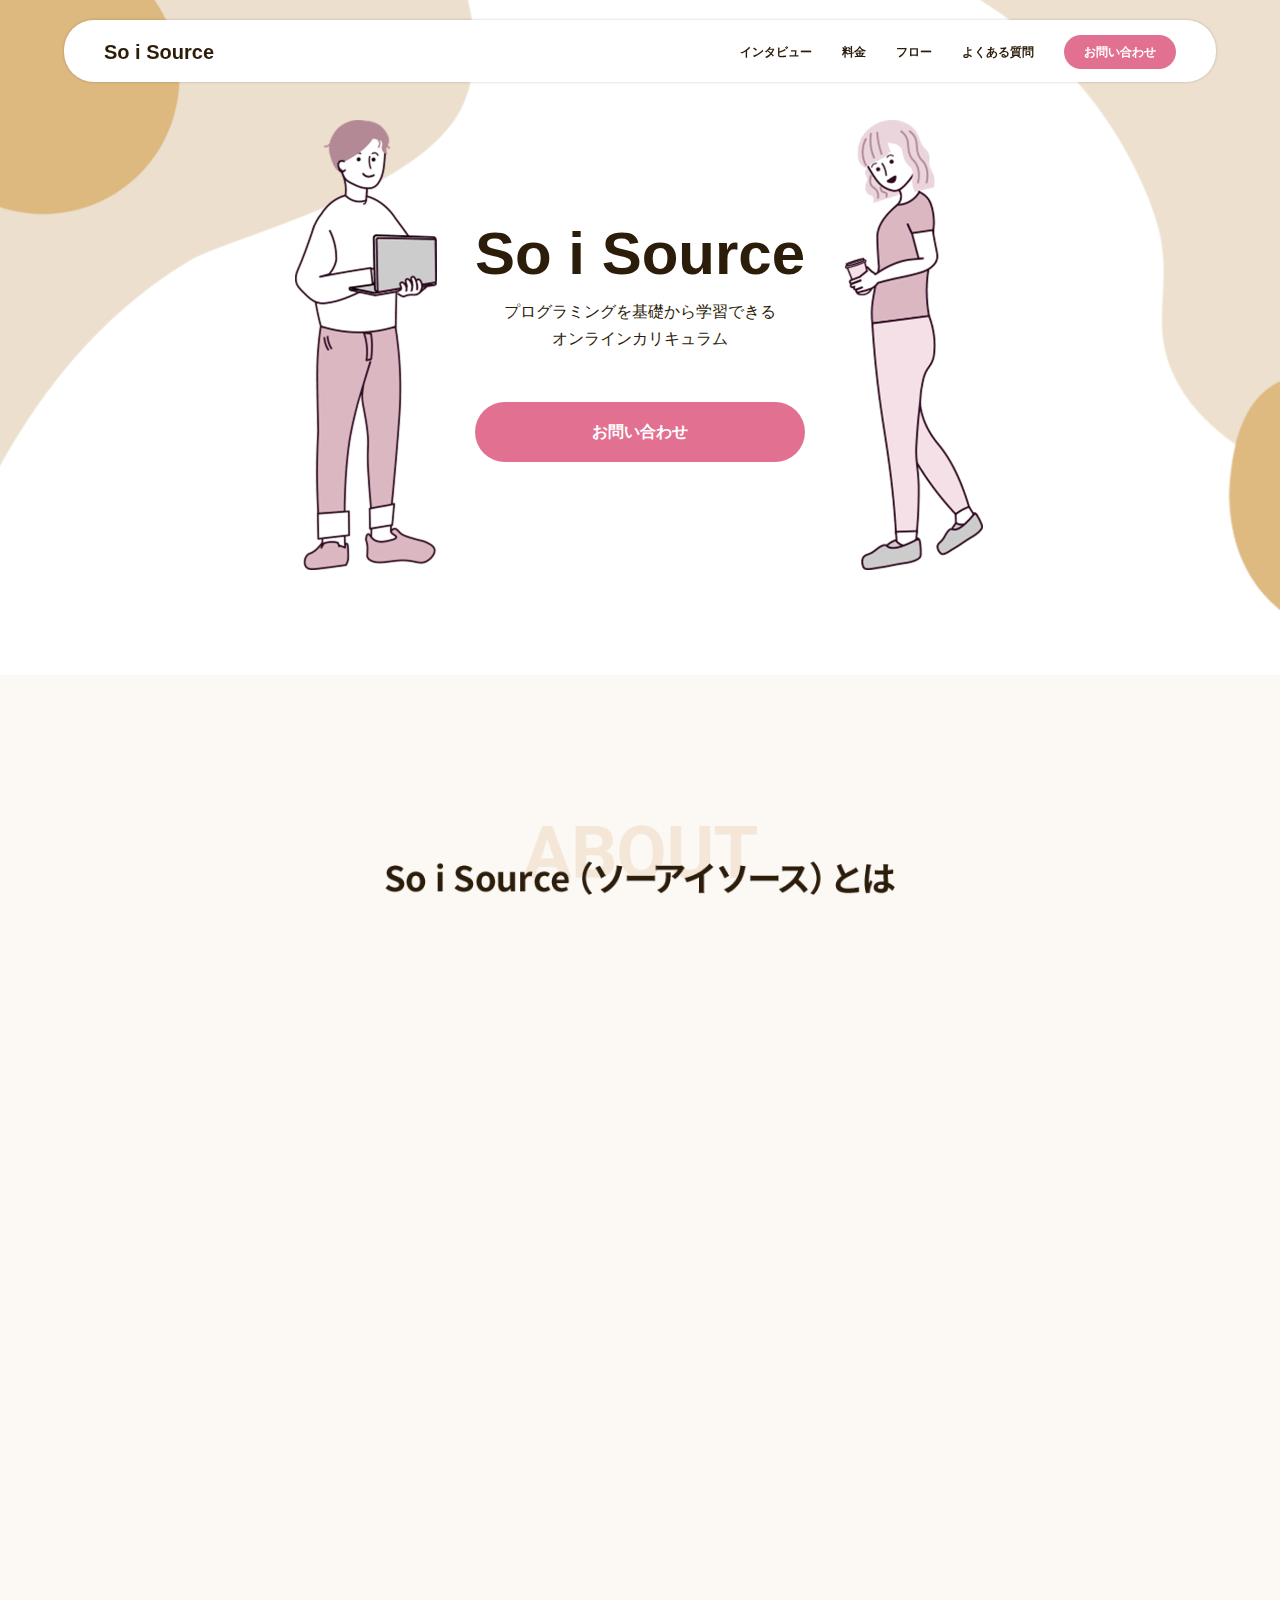
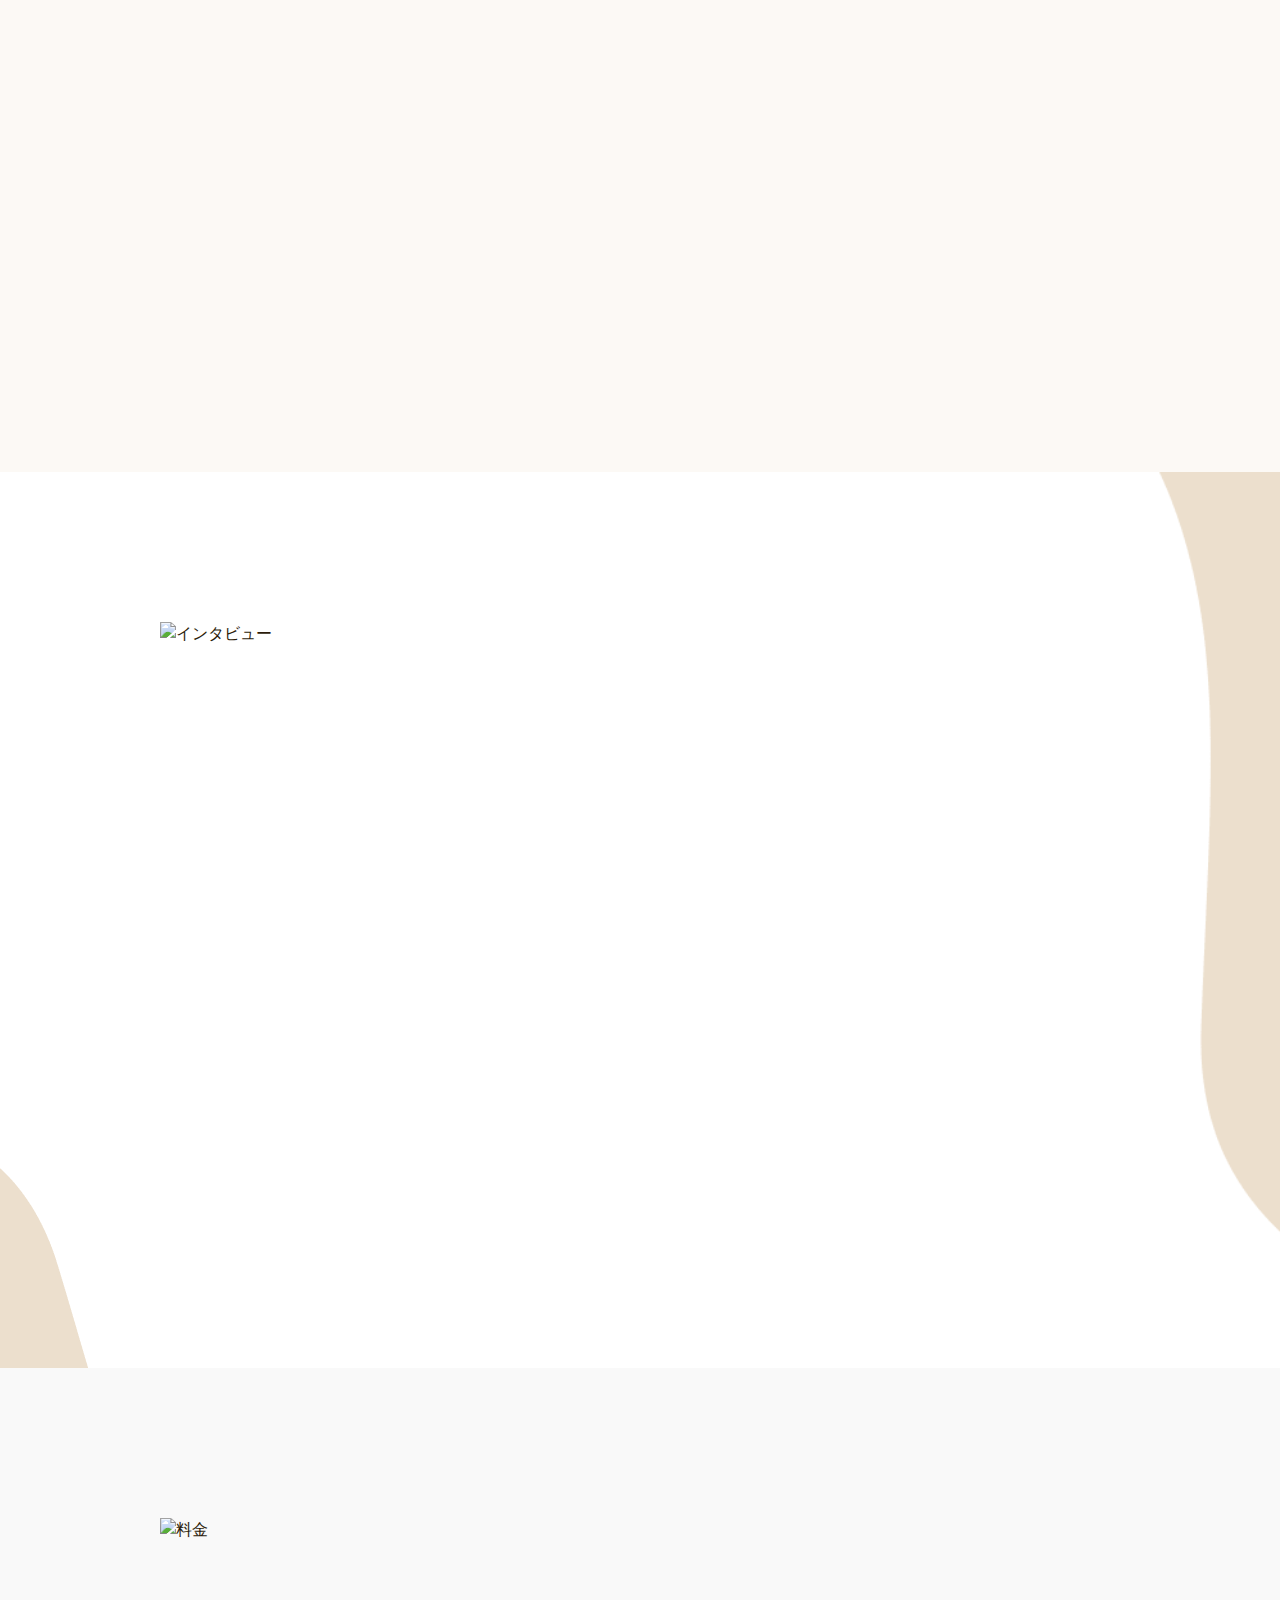
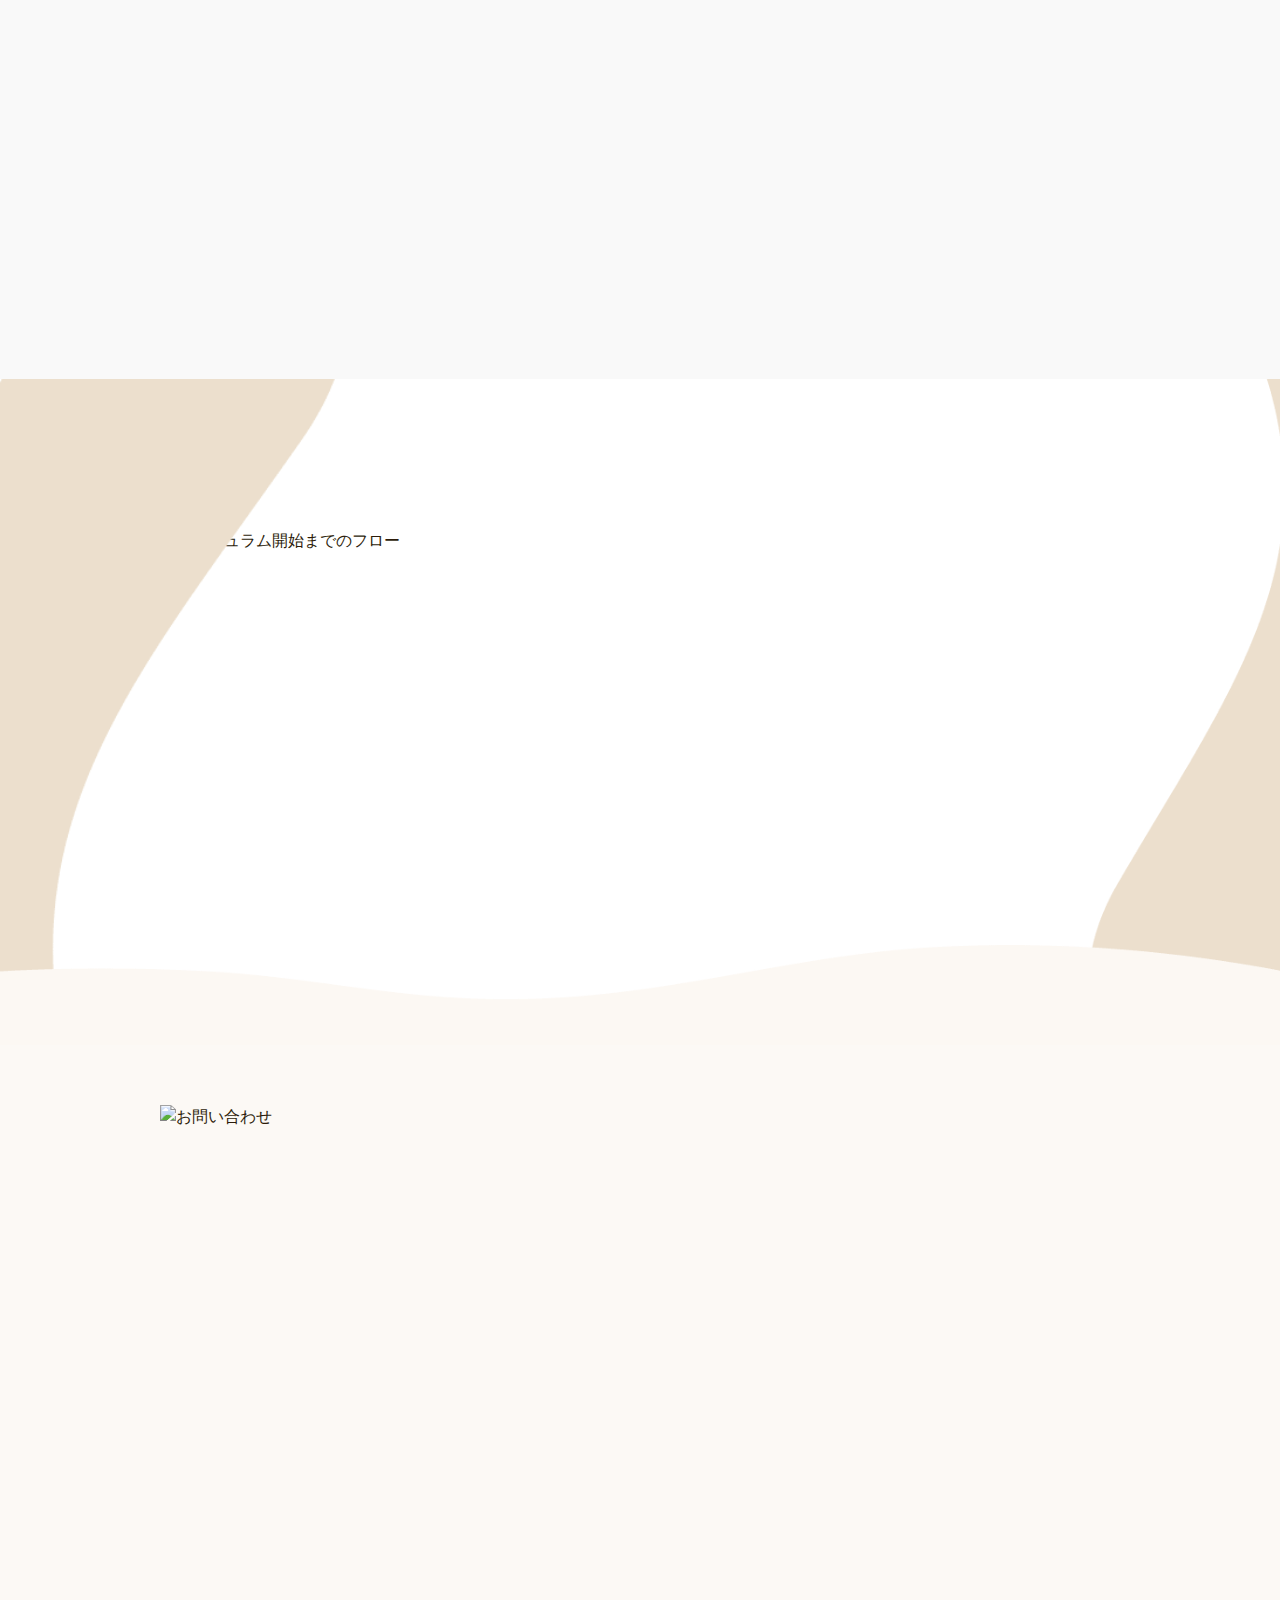
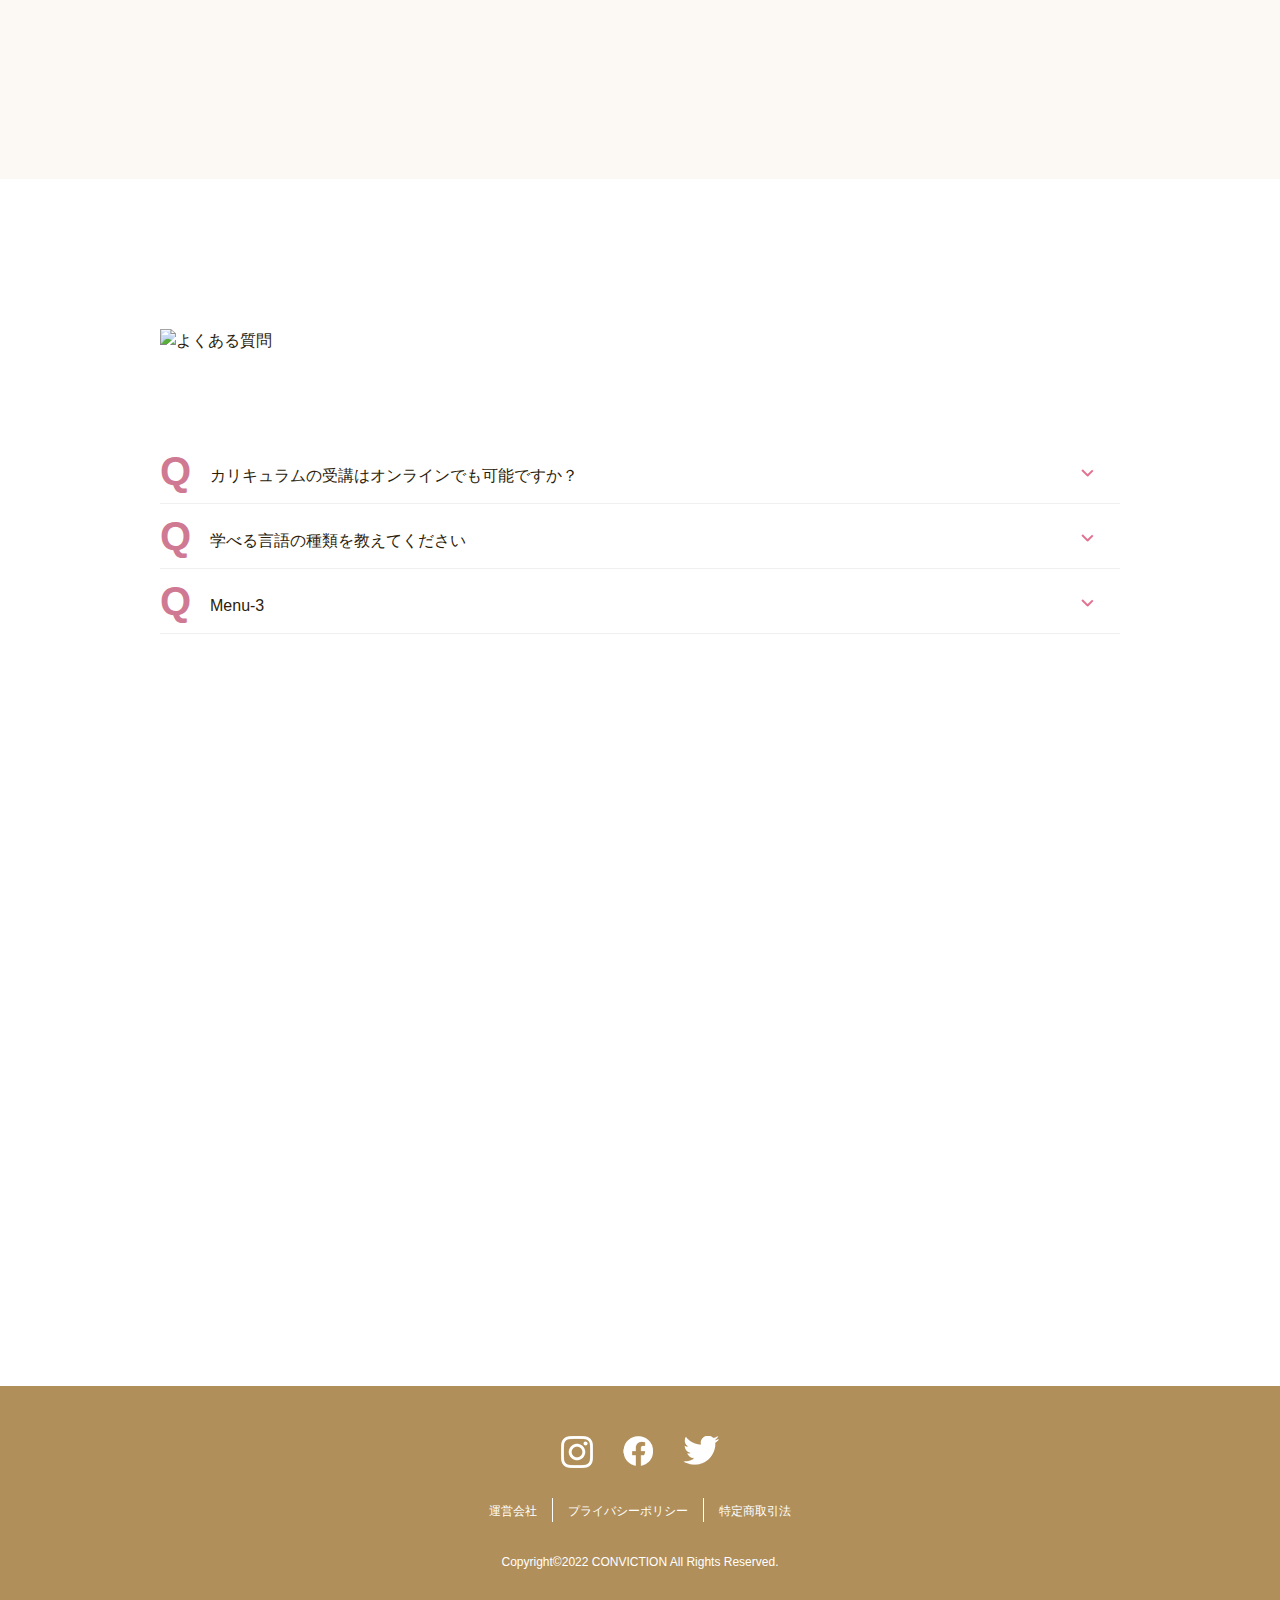
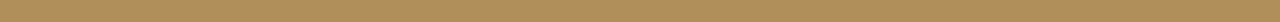
==== commit c8bdd823: "fixed" ====
--- a/index.html
+++ b/index.html
@@ -51,7 +51,6 @@
             <span></span>
             <span></span>
         </button>
-        <!-- <dd id="nav-wrapper"></dd> -->
     </header>
     <main>
         <div class="wrap">
@@ -237,15 +236,22 @@
                     <p class="c-ttl"><img src="./assets/img/ttl/sp_fa-ttl.png" alt="よくある質問"></p>
                     <ul class="acc scroll-control">
                         <li>
-                            <button class="accBtn" type="button">Menu-1</button>
+                            <button class="accBtn" type="button">カリキュラムの受講はオンラインでも可能ですか？</button>
                             <ul>
-                                <li>List 1-1</li>
+                                <li>
+                                    <p>So i
+                                        Sourceは全てオンラインでの受講になります。<br>PC1台で場所を選ばず進められるので、お仕事終わり、朝活としてなど、ご自身のライフスタイルに合わせて受講して頂けるため続けやすいというお声も頂戴しております。
+                                    </p>
+                                </li>
                             </ul>
                         </li>
                         <li>
-                            <button class="accBtn" type="button">Menu-2</button>
+                            <button class="accBtn" type="button">学べる言語の種類を教えてください</button>
                             <ul>
-                                <li>List 2-1</li>
+                                <li>
+                                    <p>・フロントエンド：HTML/CSS/JavaScript/JQuery/Vue.js<br>・バックエンド：PHP/Laravel<br>・デザイン：Illustrator/Photoshop/figmaなどのツール操作〜デザインに関する知識/バナー作成/デザインカンプ作成/デザイン課題の提出<br><br>
+                                        上記を受講して頂く事が可能です。</p>
+                                </li>
                             </ul>
                         </li>
                         <li>
--- a/assets/css/style.css
+++ b/assets/css/style.css
@@ -394,8 +394,9 @@
 
 /*----- wrap -----*/
 .wrap {
+  posiiton: relative;
   width: 100%;
-  posiiton: relative;
+  overflow: hidden;
 }
 /*=========================
  kv
@@ -862,6 +863,9 @@
     left: -20px;
     bottom: -110px;
   }
+  #ab .point div {
+    padding: 50px 50px 90px;
+  }
   #ab .point div > p:first-child img {
     width: auto;
     height: 20px;
@@ -906,10 +910,10 @@
     padding: 15px 15px 15px 35px;
   }
   #qa button::before {
-    right: 15px;
+    right: 5px;
   }
   #qa button::after {
-    right: 10px;
+    right: 0;
   }
   #qa .acc > li::before, #qa .acc > li > ul > li::before {
     font-size: 30px;
@@ -1088,20 +1092,3 @@
   opacity: 1;
   transform: translate(0, 0);
 }
-
-#scroll-top-btn {
-	position: fixed;
-	bottom: 10px;
-	right: 10px;
-	height: 50px;
-	width: 50px;
-	color: #FFF;
-	font-size:30px;
-	font-weight: bold;
-	background-color:#9E9E9E;
-	border: none;
-	border-radius: 50%;
-	transform: rotate(-90deg);
-	opacity: 0;
-	transition-duration: 0.5s;
-}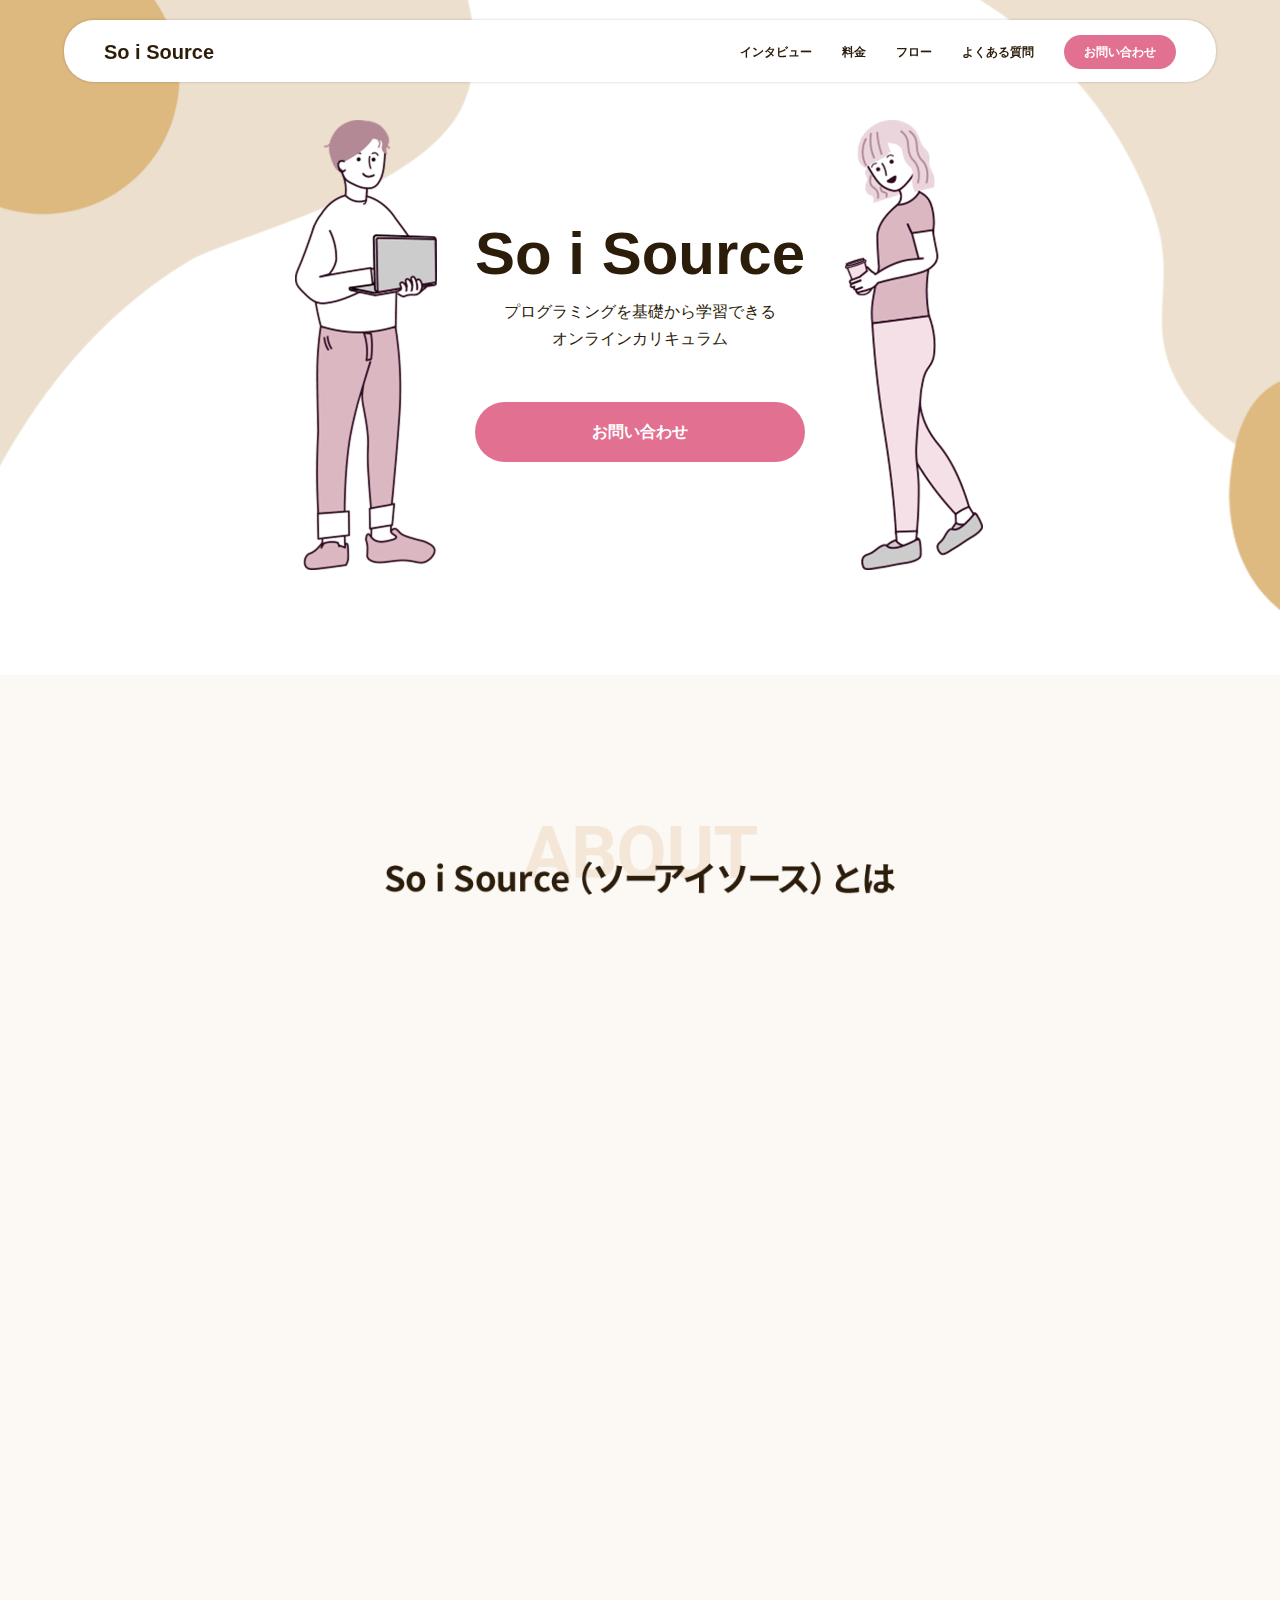
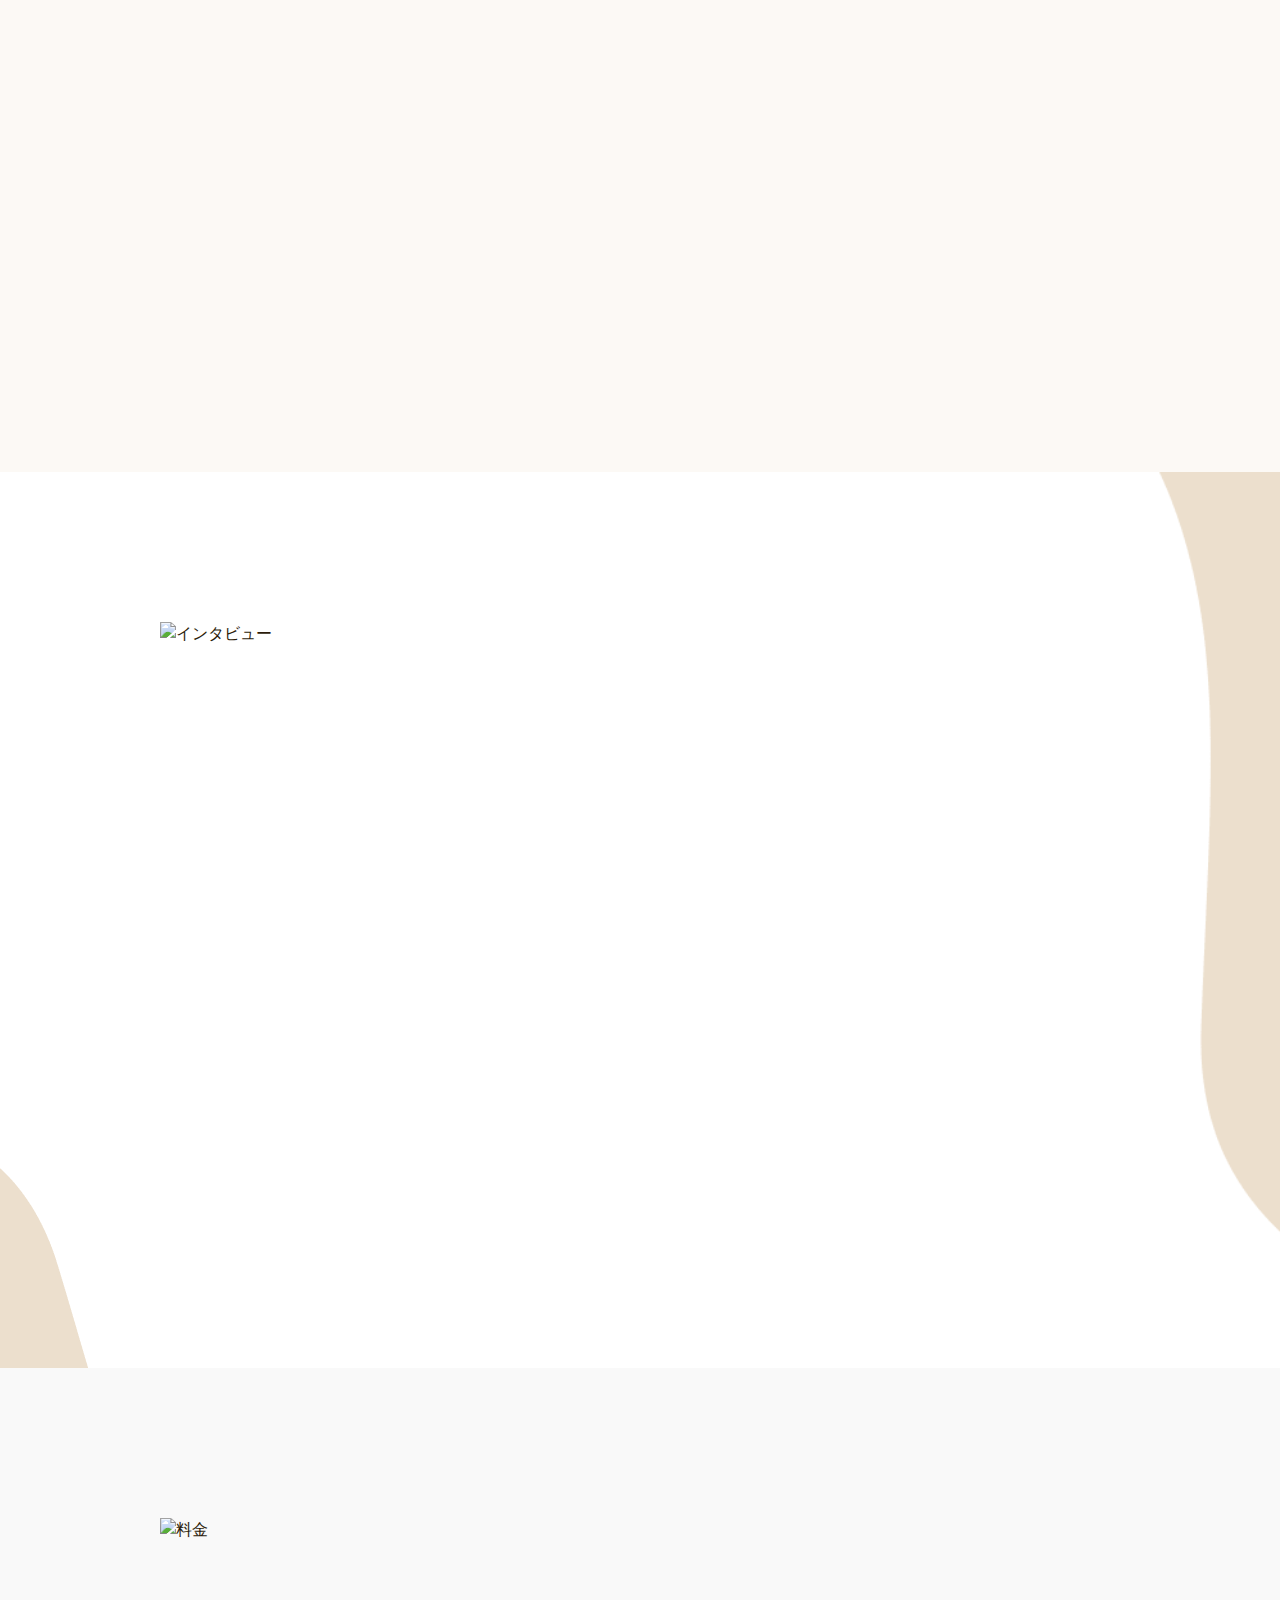
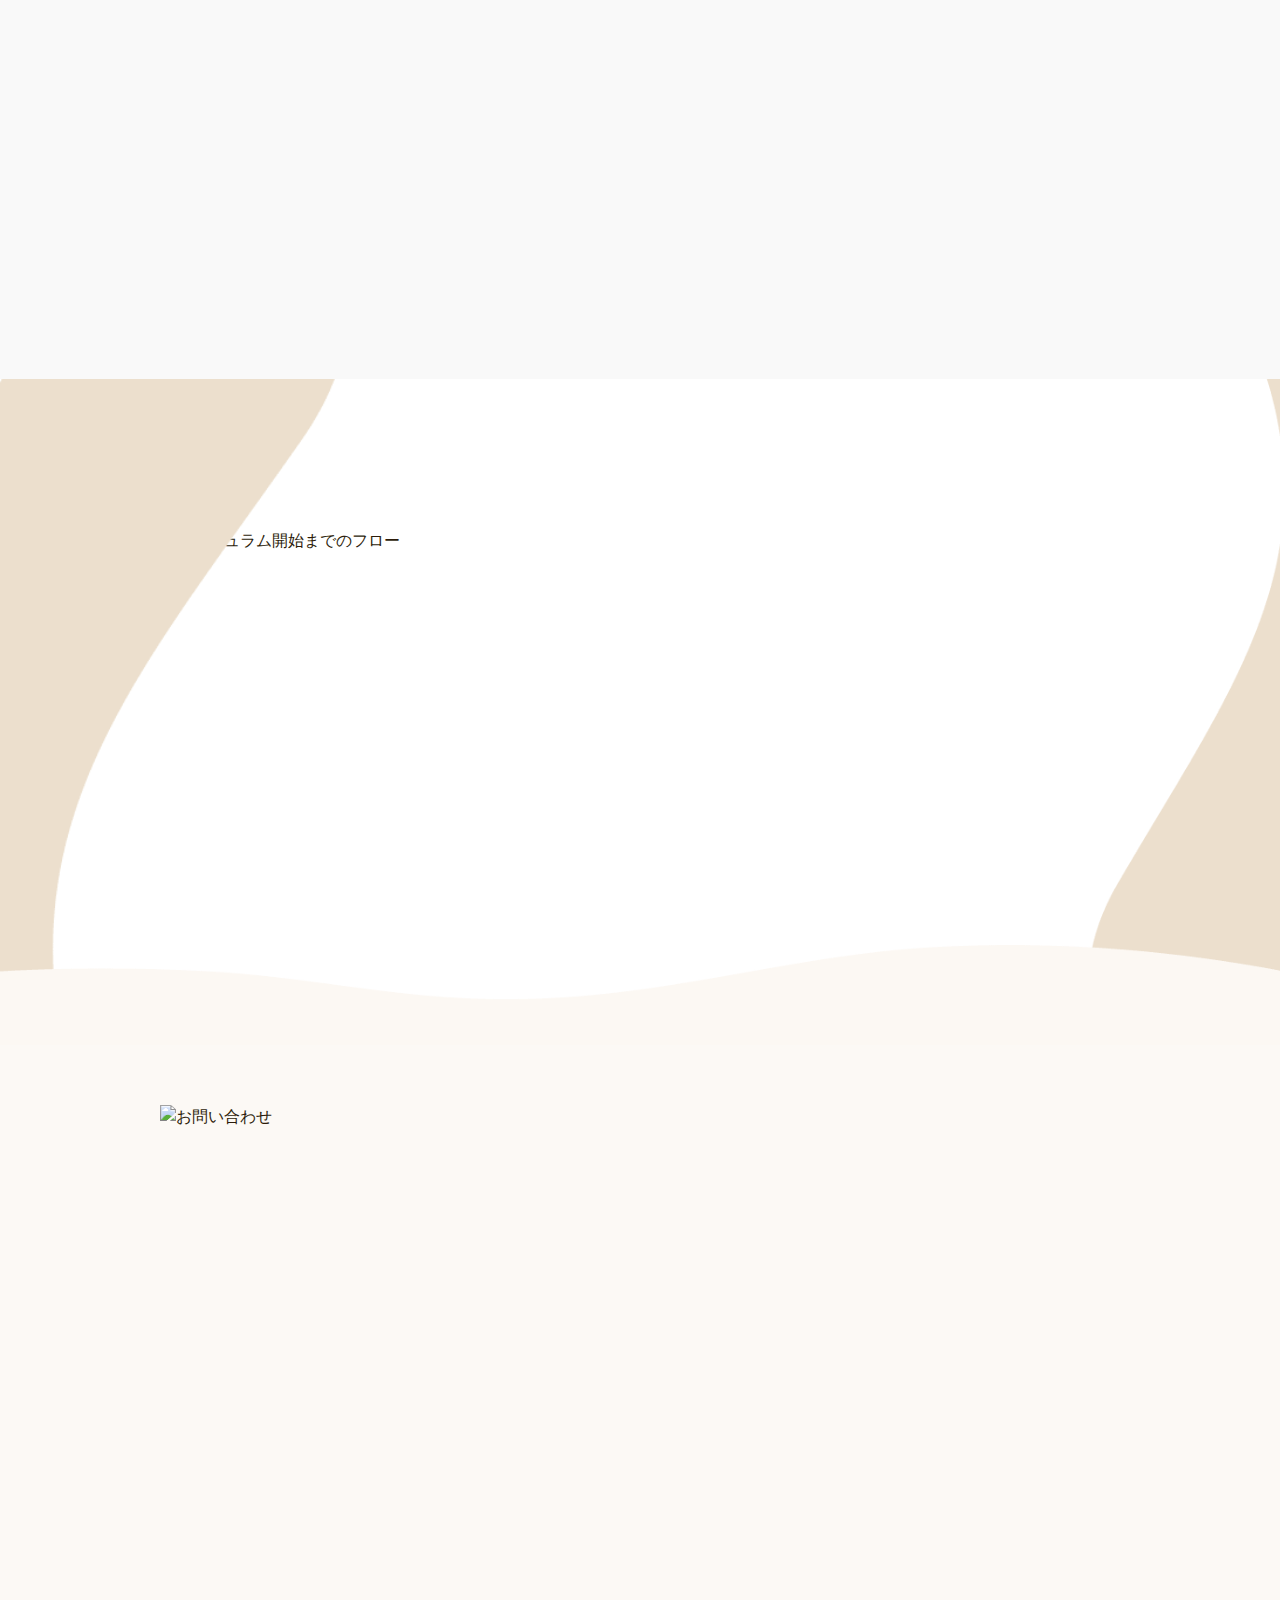
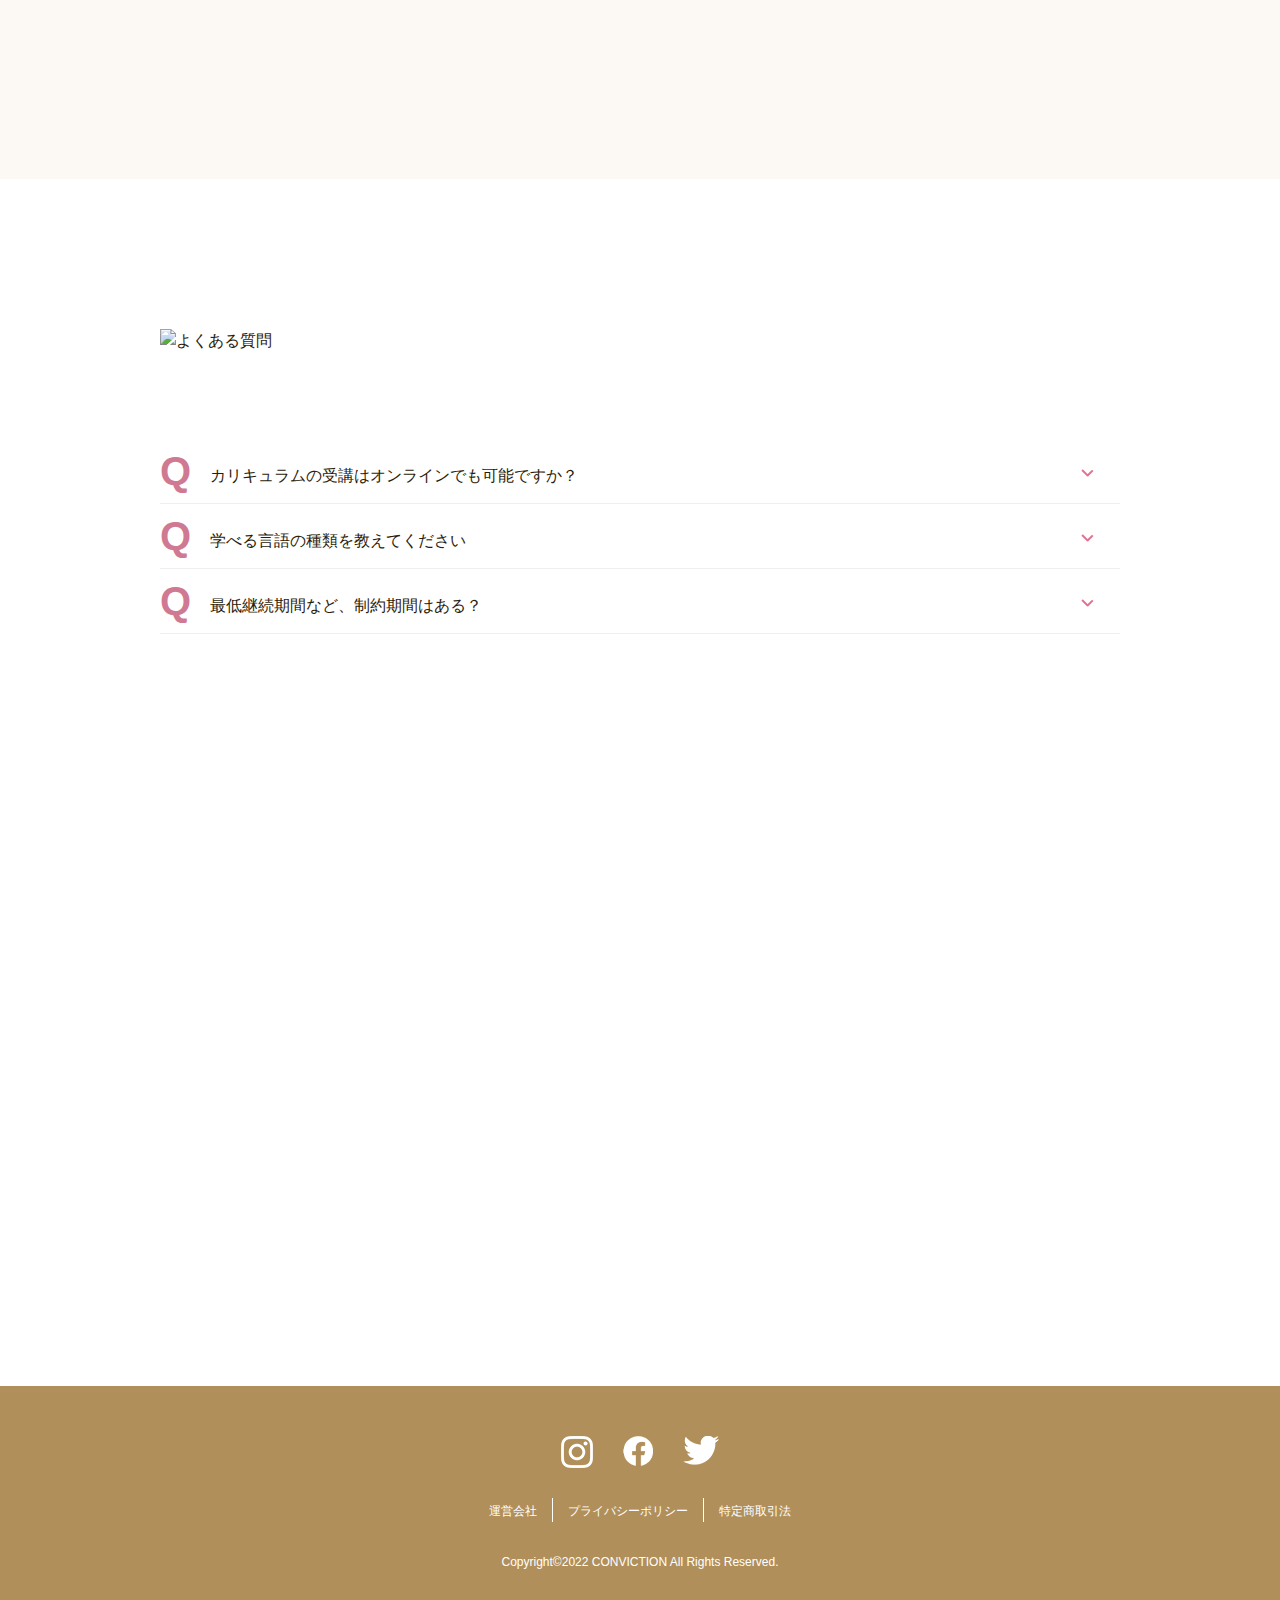
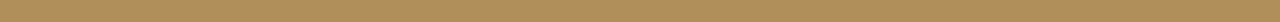
==== commit 39950572: "よくある質問部分修正" ====
--- a/index.html
+++ b/index.html
@@ -255,9 +255,10 @@
                             </ul>
                         </li>
                         <li>
-                            <button class="accBtn" type="button">Menu-3</button>
+                            <button class="accBtn" type="button">最低継続期間など、制約期間はある？</button>
                             <ul>
-                                <li>List 3-1</li>
+                                <li>受講いただく期間に、制限はございません。<br>
+                                    ただし、途中退会されても未受講分のご返金はできかねますので、ご理解の程よろしくお願いいたします。</li>
                             </ul>
                         </li>
                     </ul>
